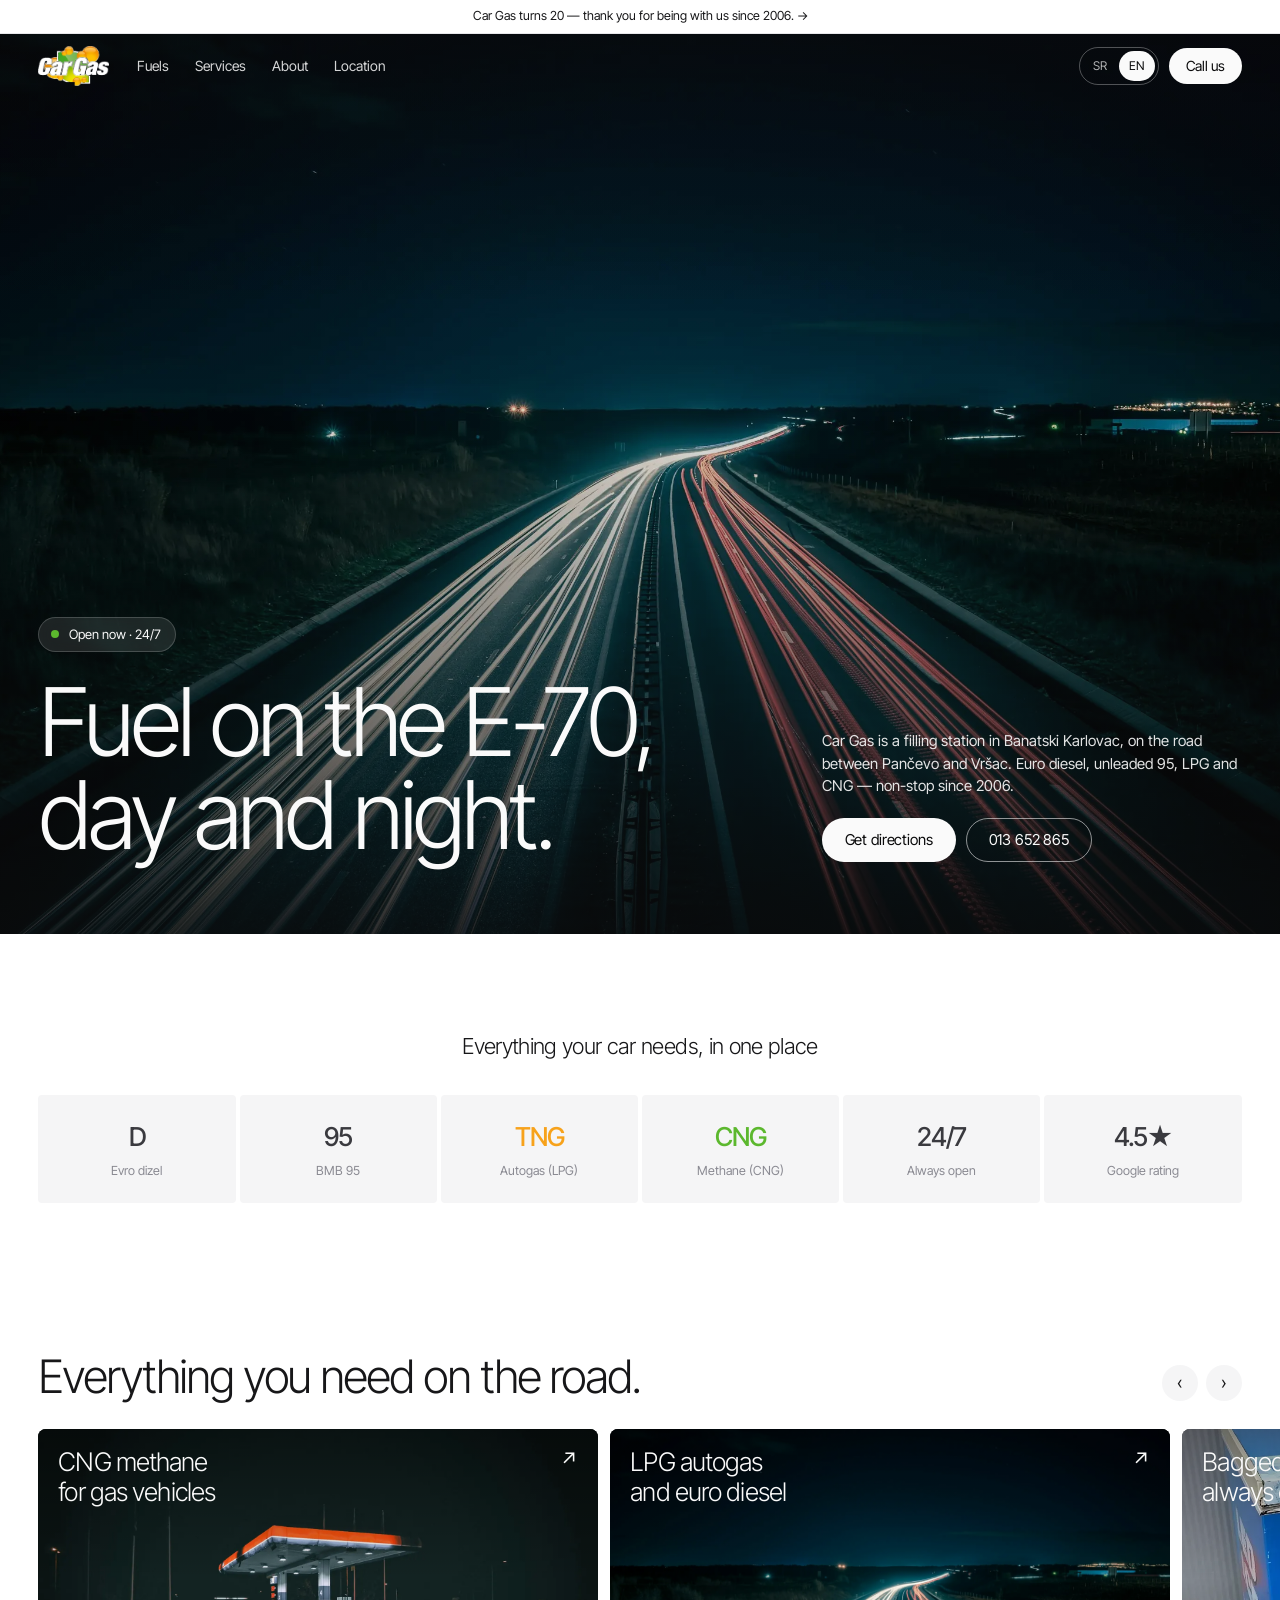
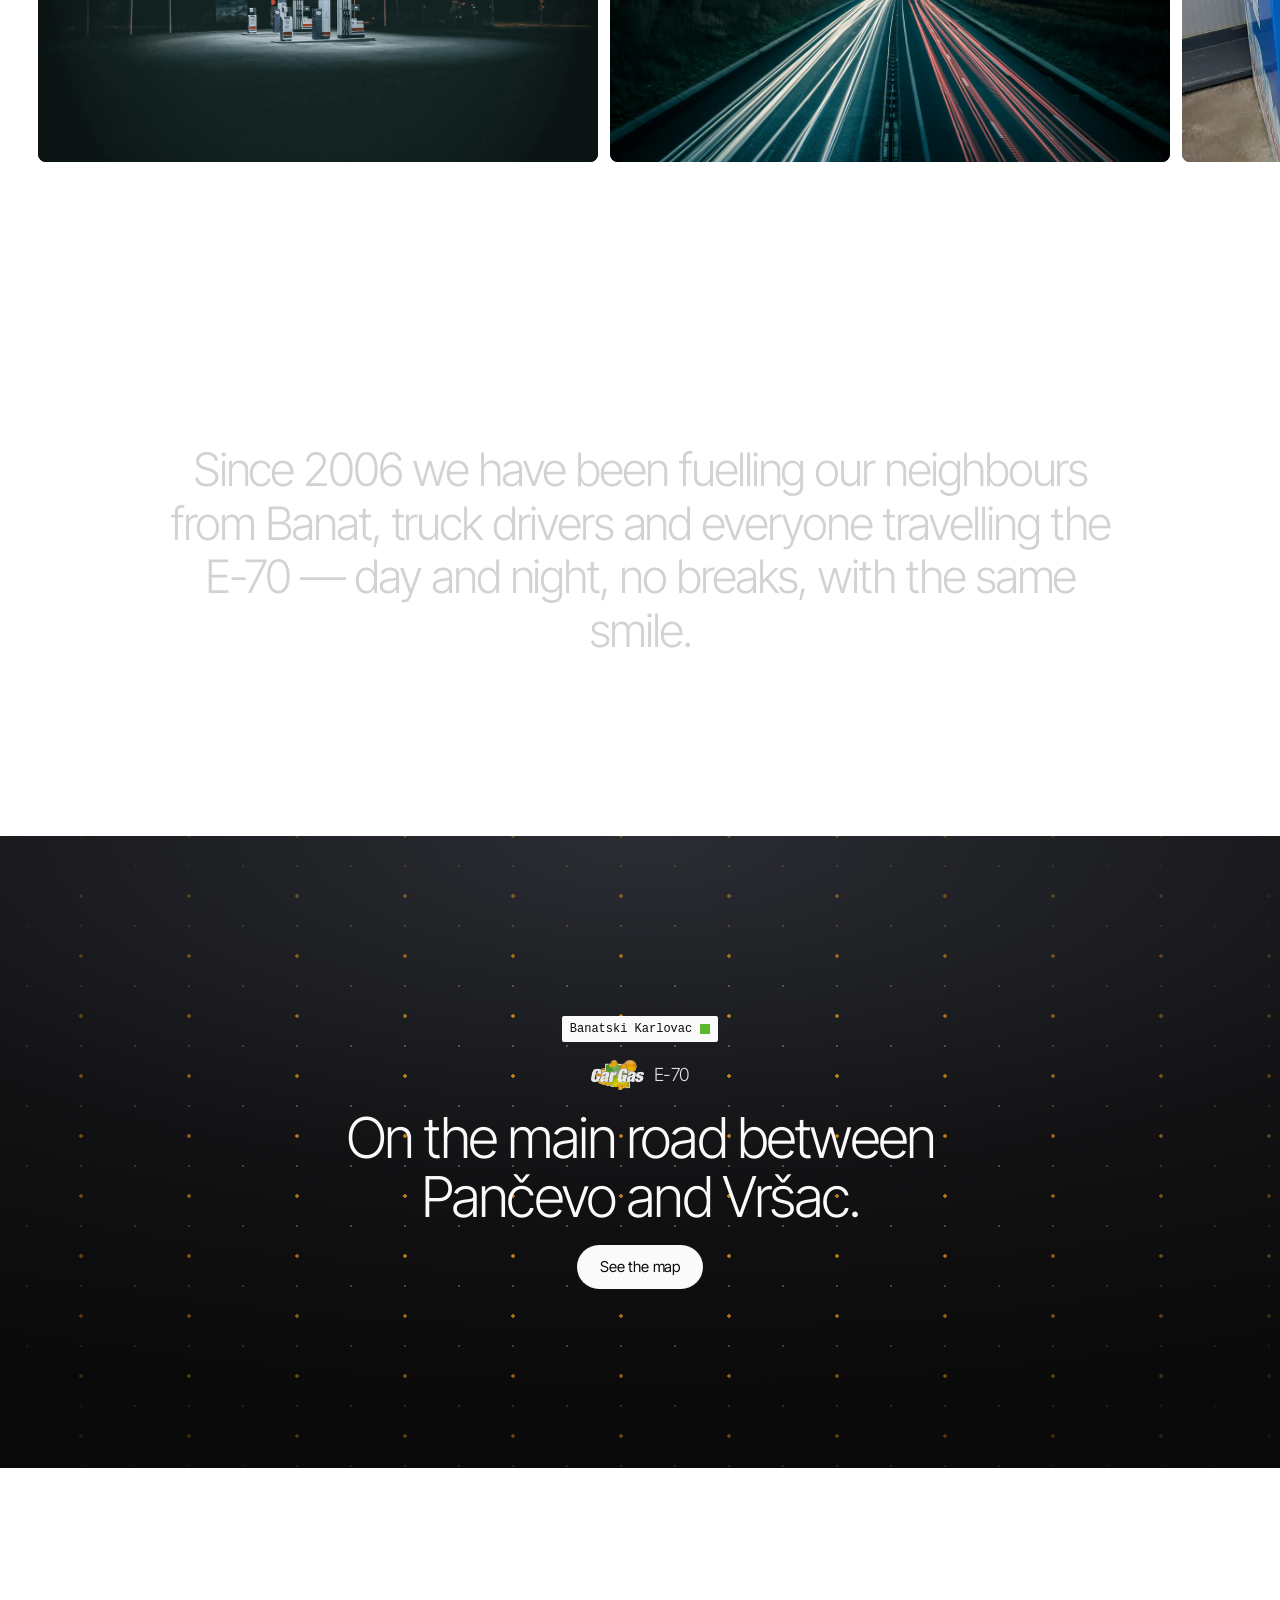
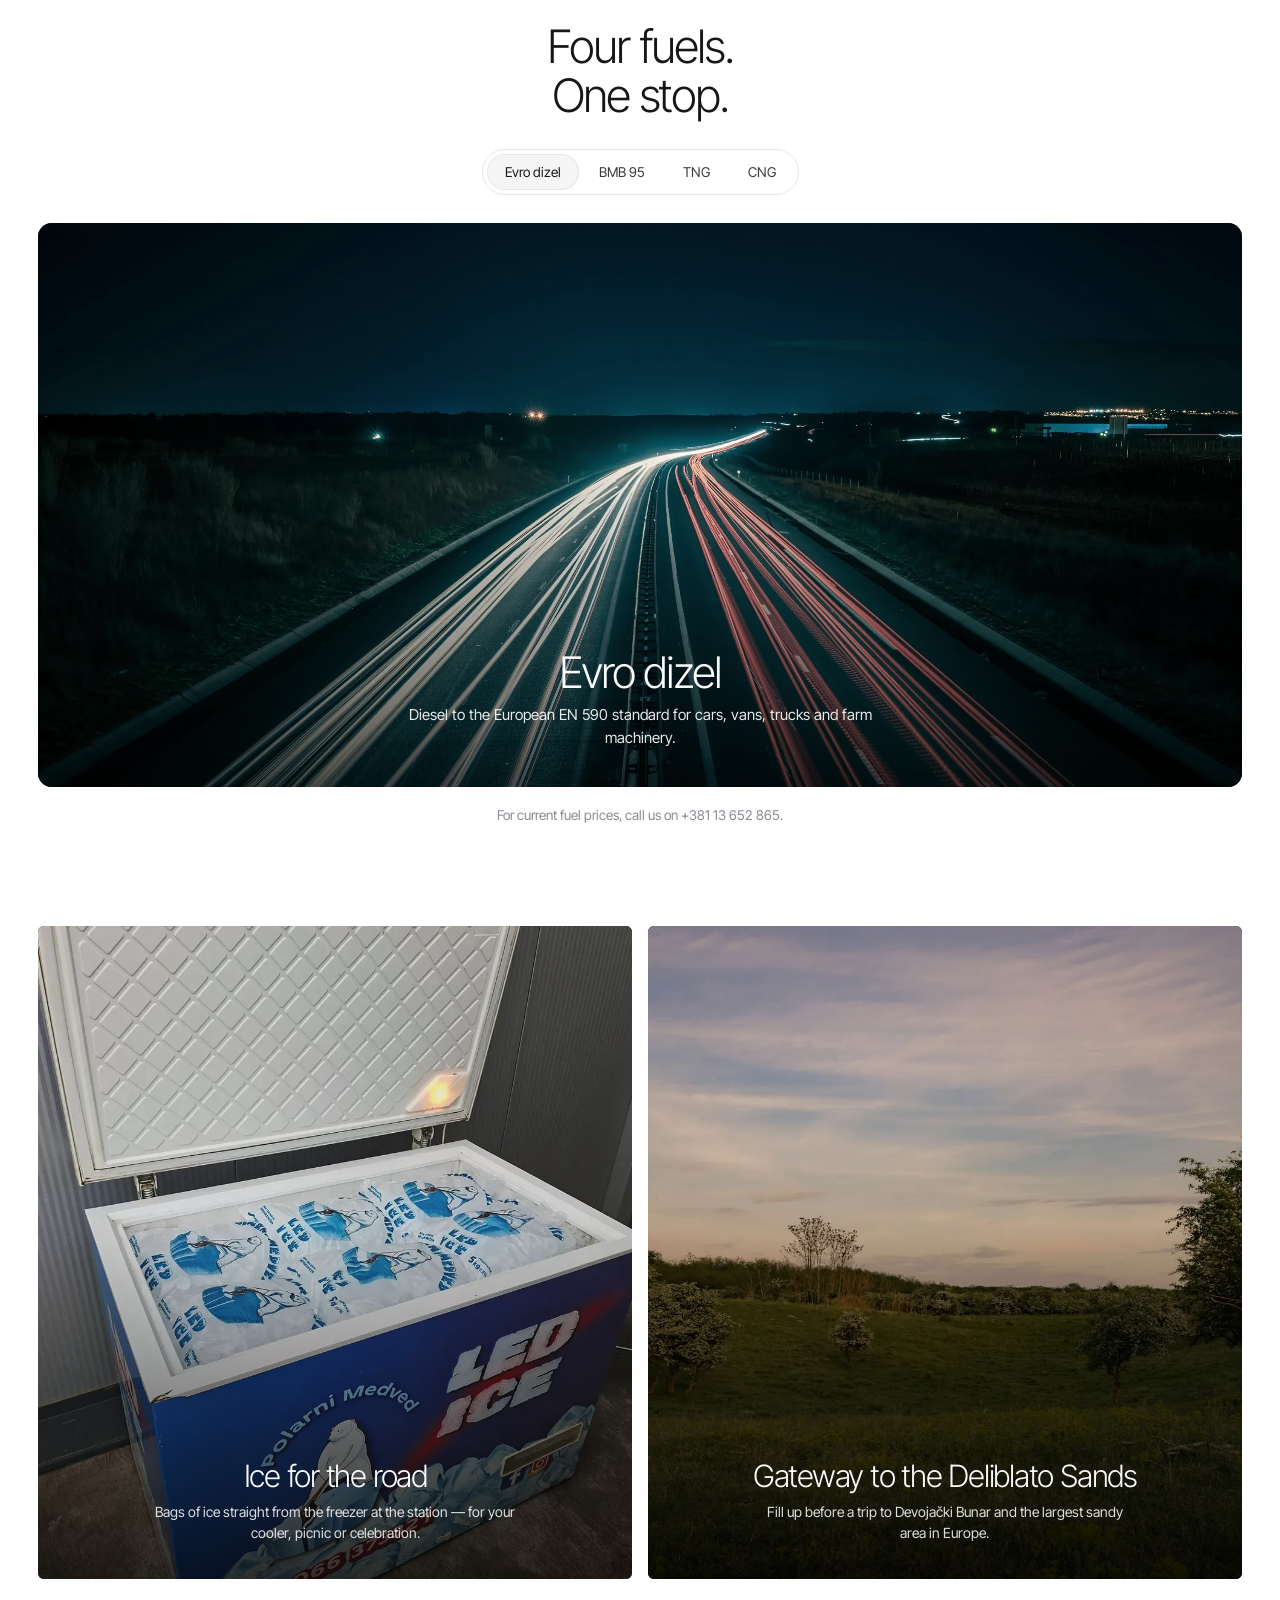
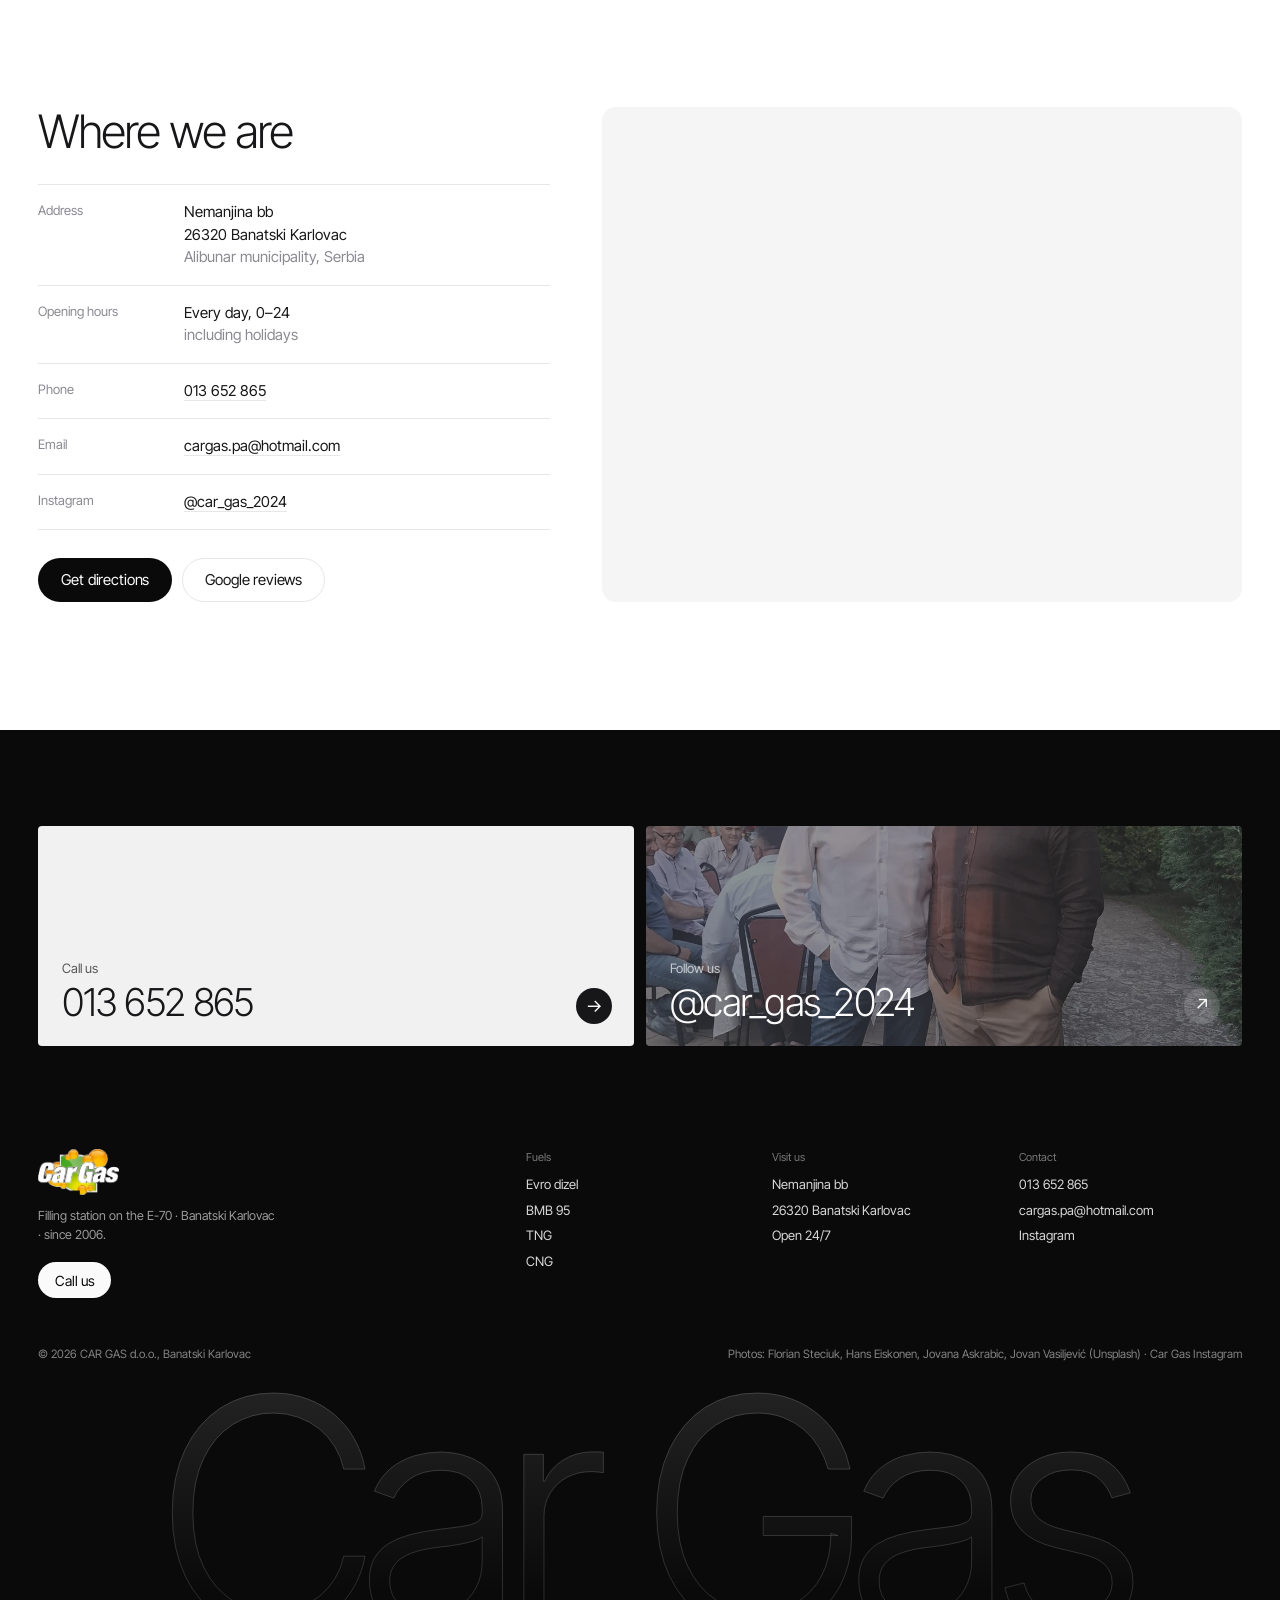
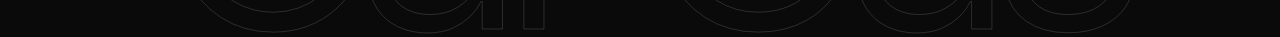
==== index.html @ 11b72b2c "Build Car Gas website for cargas.rs Single-page static site for the Car Gas 24/7 filling station on " ====
<!doctype html>
<html lang="sr-Latn">
<head>
  <meta charset="utf-8">
  <meta name="viewport" content="width=device-width, initial-scale=1">
  <title>Car Gas — benzinska pumpa 0–24 na E-70 · Banatski Karlovac</title>
  <meta name="description" content="Car Gas d.o.o. — benzinska pumpa na putu E-70 u Banatskom Karlovcu (opština Alibunar). Evro dizel, BMB 95, TNG i CNG. Otvoreno 24/7, od 2006.">
  <meta name="theme-color" content="#0a0a0b">
  <link rel="canonical" href="https://cargas.rs/">
  <link rel="icon" href="assets/img/favicon.png" type="image/png">
  <link rel="apple-touch-icon" href="assets/img/favicon.png">

  <meta property="og:type" content="website">
  <meta property="og:site_name" content="Car Gas">
  <meta property="og:title" content="Car Gas — gorivo na E-70, 0–24">
  <meta property="og:description" content="Evro dizel, BMB 95, TNG i CNG u Banatskom Karlovcu. Otvoreno 24/7, od 2006.">
  <meta property="og:image" content="https://cargas.rs/assets/img/hero.jpg">
  <meta property="og:url" content="https://cargas.rs/">
  <meta property="og:locale" content="sr_RS">

  <link rel="preconnect" href="https://fonts.googleapis.com">
  <link rel="preconnect" href="https://fonts.gstatic.com" crossorigin>
  <link href="https://fonts.googleapis.com/css2?family=Inter+Tight:wght@300;400;500;600&display=swap" rel="stylesheet">
  <link rel="preload" as="image" href="assets/img/hero.webp">
  <link rel="stylesheet" href="assets/css/style.css">

  <script type="application/ld+json">
  {
    "@context": "https://schema.org",
    "@type": "GasStation",
    "name": "Car Gas",
    "legalName": "CAR GAS d.o.o.",
    "url": "https://cargas.rs/",
    "logo": "https://cargas.rs/assets/img/logo.png",
    "image": "https://cargas.rs/assets/img/hero.jpg",
    "telephone": "+381 13 652865",
    "email": "cargas.pa@hotmail.com",
    "foundingDate": "2006-04-05",
    "address": {
      "@type": "PostalAddress",
      "streetAddress": "Nemanjina bb",
      "addressLocality": "Banatski Karlovac",
      "postalCode": "26320",
      "addressRegion": "Južnobanatski okrug",
      "addressCountry": "RS"
    },
    "geo": { "@type": "GeoCoordinates", "latitude": 45.05306, "longitude": 21.00816 },
    "openingHoursSpecification": {
      "@type": "OpeningHoursSpecification",
      "dayOfWeek": ["Monday","Tuesday","Wednesday","Thursday","Friday","Saturday","Sunday"],
      "opens": "00:00",
      "closes": "23:59"
    },
    "sameAs": ["https://www.instagram.com/car_gas_2024/"]
  }
  </script>
</head>
<body>
  <a class="skip" href="#main" data-i18n="skip">Preskoči na sadržaj</a>

  <!-- Announcement -->
  <div class="announce">
    <a href="#prica"><span data-i18n="announce">Car Gas slavi 20 godina — hvala vam što ste sa nama od 2006.</span> <span aria-hidden="true">→</span></a>
  </div>

  <!-- Navigation -->
  <header class="nav" id="nav">
    <div class="nav__inner">
      <a class="nav__brand" href="#top" aria-label="Car Gas — početna">
        <img class="logo logo--light" src="assets/img/logo-light.png" alt="Car Gas" width="353" height="201">
        <img class="logo logo--dark" src="assets/img/logo.png" alt="" width="353" height="201" aria-hidden="true">
      </a>
      <nav class="nav__links" aria-label="Glavna navigacija">
        <a href="#goriva" data-i18n="nav.fuels">Goriva</a>
        <a href="#usluge" data-i18n="nav.services">Usluge</a>
        <a href="#prica" data-i18n="nav.about">O nama</a>
        <a href="#lokacija" data-i18n="nav.location">Lokacija</a>
      </nav>
      <div class="nav__actions">
        <div class="lang" role="group" aria-label="Jezik / Language">
          <button type="button" data-lang="sr" aria-pressed="true">SR</button>
          <button type="button" data-lang="en" aria-pressed="false">EN</button>
        </div>
        <a class="pill pill--solid pill--sm" href="tel:+38113652865" data-i18n="cta.call">Pozovite</a>
      </div>
    </div>
  </header>

  <main id="main">

    <!-- Hero -->
    <section class="hero" id="top">
      <div class="hero__media" aria-hidden="true">
        <img src="assets/img/hero.webp" alt="" width="2400" height="1654" fetchpriority="high">
      </div>
      <div class="hero__shade" aria-hidden="true"></div>
      <div class="hero__content">
        <p class="status"><span class="status__dot"></span><span data-i18n="hero.status">Otvoreno sada · 24/7</span></p>
        <h1 class="hero__title" data-i18n-html="hero.title">Gorivo na E-70,<br>dan i noć.</h1>
        <div class="hero__side">
          <p data-i18n="hero.lead">Car Gas je benzinska pumpa u Banatskom Karlovcu, na putu između Pančeva i Vršca. Evro dizel, BMB 95, TNG i CNG — bez pauze, od 2006.</p>
          <div class="hero__ctas">
            <a class="pill pill--solid" href="https://www.google.com/maps/dir/?api=1&amp;destination=45.05306,21.00816" target="_blank" rel="noopener" data-i18n="cta.directions">Kako do nas</a>
            <a class="pill pill--ghost" href="tel:+38113652865">013 652 865</a>
          </div>
        </div>
      </div>
    </section>

    <!-- Fuel wall -->
    <section class="wall" aria-labelledby="wall-title">
      <h2 id="wall-title" class="wall__title" data-i18n="wall.title">Sve što vaš auto traži, na jednom mestu</h2>
      <ul class="wall__grid">
        <li><span class="wall__mark">D</span><span>Evro dizel</span></li>
        <li><span class="wall__mark">95</span><span>BMB 95</span></li>
        <li><span class="wall__mark wall__mark--orange">TNG</span><span data-i18n="wall.lpg">Autogas</span></li>
        <li><span class="wall__mark wall__mark--green">CNG</span><span data-i18n="wall.cng">Metan</span></li>
        <li><span class="wall__mark">24/7</span><span data-i18n="wall.open">Uvek otvoreno</span></li>
        <li><span class="wall__mark">4.5★</span><span data-i18n="wall.rating">Google ocena</span></li>
      </ul>
    </section>

    <!-- Cards rail -->
    <section class="rail" id="usluge" aria-labelledby="rail-title">
      <div class="rail__head">
        <h2 id="rail-title" class="h-lg" data-i18n="rail.title">Sve što vam treba na putu.</h2>
        <div class="rail__ctrl">
          <button type="button" class="round" data-rail="-1" aria-label="Prethodno">‹</button>
          <button type="button" class="round" data-rail="1" aria-label="Sledeće">›</button>
        </div>
      </div>
      <div class="rail__track" tabindex="0" aria-label="Usluge">
        <a class="card" href="#goriva" data-fuel-link="cng">
          <img src="assets/img/station-night.webp" alt="" loading="lazy" width="1600" height="1066">
          <span class="card__title" data-i18n-html="rail.c1">CNG metan<br>za vozila na gas</span><span class="card__arrow" aria-hidden="true">↗</span>
        </a>
        <a class="card" href="#goriva" data-fuel-link="tng">
          <img src="assets/img/hero.webp" alt="" loading="lazy" width="2400" height="1654" style="object-position:70% 50%">
          <span class="card__title" data-i18n-html="rail.c2">TNG autogas<br>i evro dizel</span><span class="card__arrow" aria-hidden="true">↗</span>
        </a>
        <a class="card" href="#led">
          <img src="assets/img/led-ice.webp" alt="" loading="lazy" width="1080" height="1080">
          <span class="card__title" data-i18n-html="rail.c3">Led u kesama,<br>uvek hladan</span><span class="card__arrow" aria-hidden="true">↗</span>
        </a>
        <a class="card" href="#okolina">
          <img src="assets/img/pescara-1.webp" alt="" loading="lazy" width="1600" height="1066">
          <span class="card__title" data-i18n-html="rail.c4">Usput do<br>Deliblatske peščare</span><span class="card__arrow" aria-hidden="true">↗</span>
        </a>
        <a class="card" href="#prica">
          <img src="assets/img/20-godina.webp" alt="" loading="lazy" width="1080" height="1080" style="object-position:50% 30%">
          <span class="card__title" data-i18n-html="rail.c5">20 godina<br>Car Gas-a</span><span class="card__arrow" aria-hidden="true">↗</span>
        </a>
      </div>
    </section>

    <!-- Scroll-reveal statement -->
    <section class="statement" id="prica">
      <p class="reveal-words" data-i18n="statement">Od 2006. godine točimo gorivo komšijama iz Banata, prevoznicima i svima koji putuju magistralom E-70 — dan i noć, bez pauze, sa istim osmehom.</p>
    </section>

    <!-- Dark band -->
    <section class="band" aria-labelledby="band-title">
      <div class="band__dots" aria-hidden="true"></div>
      <div class="band__inner">
        <p class="chip"><span data-i18n="band.chip">Banatski Karlovac</span> <span class="chip__sq" aria-hidden="true"></span></p>
        <p class="band__brand"><img src="assets/img/logo-light.png" alt="" width="353" height="201"> <span>E-70</span></p>
        <h2 id="band-title" class="band__title" data-i18n-html="band.title">Na magistrali između<br>Pančeva i Vršca.</h2>
        <a class="pill pill--solid" href="#lokacija" data-i18n="band.cta">Pogledajte mapu</a>
      </div>
    </section>

    <!-- Fuels tabs -->
    <section class="fuels" id="goriva" aria-labelledby="fuels-title">
      <h2 id="fuels-title" class="h-lg center" data-i18n-html="fuels.title">Četiri goriva.<br>Jedno stajalište.</h2>
      <div class="tabs" role="tablist" aria-label="Goriva">
        <button role="tab" id="t-dizel" aria-controls="p-dizel" aria-selected="true" data-tab="dizel">Evro dizel</button>
        <button role="tab" id="t-bmb" aria-controls="p-bmb" aria-selected="false" tabindex="-1" data-tab="bmb">BMB 95</button>
        <button role="tab" id="t-tng" aria-controls="p-tng" aria-selected="false" tabindex="-1" data-tab="tng">TNG</button>
        <button role="tab" id="t-cng" aria-controls="p-cng" aria-selected="false" tabindex="-1" data-tab="cng">CNG</button>
      </div>
      <div class="panels">
        <article class="panel is-active" role="tabpanel" id="p-dizel" aria-labelledby="t-dizel">
          <img src="assets/img/hero.webp" alt="" loading="lazy" style="object-position:30% 60%">
          <div class="panel__body">
            <h3>Evro dizel</h3>
            <p data-i18n="fuels.dizel">Dizel po evropskom standardu EN 590 za putnička vozila, kombije, kamione i poljoprivrednu mehanizaciju.</p>
          </div>
        </article>
        <article class="panel" role="tabpanel" id="p-bmb" aria-labelledby="t-bmb" hidden>
          <img src="assets/img/station-night.webp" alt="" loading="lazy" style="object-position:50% 60%">
          <div class="panel__body">
            <h3>BMB 95</h3>
            <p data-i18n="fuels.bmb">Bezolovni motorni benzin oktanske vrednosti 95 — standard za sve savremene benzinske motore.</p>
          </div>
        </article>
        <article class="panel" role="tabpanel" id="p-tng" aria-labelledby="t-tng" hidden>
          <img src="assets/img/pescara-3.webp" alt="" loading="lazy" style="object-position:50% 70%">
          <div class="panel__body">
            <h3 data-i18n="fuels.tngTitle">TNG · autogas</h3>
            <p data-i18n="fuels.tng">Tečni naftni gas za vozila sa ugrađenim plinskim uređajem. Isplativija vožnja, svaki dan.</p>
          </div>
        </article>
        <article class="panel" role="tabpanel" id="p-cng" aria-labelledby="t-cng" hidden>
          <img src="assets/img/pescara-2.webp" alt="" loading="lazy" style="object-position:50% 60%">
          <div class="panel__body">
            <h3 data-i18n="fuels.cngTitle">CNG · metan</h3>
            <p data-i18n="fuels.cng">Komprimovani prirodni gas za vozila na metan — dostupan svakog dana, 0–24.</p>
          </div>
        </article>
      </div>
      <p class="fuels__note" data-i18n="fuels.note">Za aktuelne cene goriva pozovite nas na 013 652 865.</p>
    </section>

    <!-- Feature cards -->
    <section class="features" id="led">
      <article class="feature">
        <img src="assets/img/led-ice-2.webp" alt="" loading="lazy" width="1080" height="1080">
        <div class="feature__body">
          <h3 data-i18n="feat.ice.title">Led za vaš put</h3>
          <p data-i18n="feat.ice.text">Kese leda iz zamrzivača na pumpi — za hladnjak, piknik ili slavlje.</p>
        </div>
      </article>
      <article class="feature" id="okolina">
        <img src="assets/img/pescara-4.webp" alt="" loading="lazy" width="1600" height="1066">
        <div class="feature__body">
          <h3 data-i18n="feat.nature.title">Kapija Deliblatske peščare</h3>
          <p data-i18n="feat.nature.text">Napunite rezervoar pre izleta do Devojačkog bunara i najveće peščare u Evropi.</p>
        </div>
      </article>
    </section>

    <!-- Location -->
    <section class="location" id="lokacija" aria-labelledby="loc-title">
      <div class="location__info">
        <h2 id="loc-title" class="h-lg" data-i18n="loc.title">Gde smo</h2>
        <dl class="facts">
          <div><dt data-i18n="loc.address">Adresa</dt><dd>Nemanjina bb<br>26320 Banatski Karlovac<br><span class="muted" data-i18n="loc.municipality">Opština Alibunar, Srbija</span></dd></div>
          <div><dt data-i18n="loc.hours">Radno vreme</dt><dd data-i18n-html="loc.hoursVal">Svaki dan, 0–24<br><span class="muted">uključujući praznike</span></dd></div>
          <div><dt data-i18n="loc.phone">Telefon</dt><dd><a href="tel:+38113652865">013 652 865</a></dd></div>
          <div><dt>Email</dt><dd><a href="mailto:cargas.pa@hotmail.com">cargas.pa@hotmail.com</a></dd></div>
          <div><dt>Instagram</dt><dd><a href="https://www.instagram.com/car_gas_2024/" target="_blank" rel="noopener">@car_gas_2024</a></dd></div>
        </dl>
        <div class="location__ctas">
          <a class="pill pill--dark" href="https://www.google.com/maps/dir/?api=1&amp;destination=45.05306,21.00816" target="_blank" rel="noopener" data-i18n="cta.directions">Kako do nas</a>
          <a class="pill pill--outline" href="https://www.google.com/maps/search/?api=1&amp;query=Car+Gas+Banatski+Karlovac" target="_blank" rel="noopener" data-i18n="cta.reviews">Recenzije na Google-u</a>
        </div>
      </div>
      <div class="location__map">
        <iframe title="Mapa — Car Gas, Banatski Karlovac" src="https://maps.google.com/maps?q=45.05306,21.00816&amp;z=15&amp;hl=sr-Latn&amp;output=embed" data-map loading="lazy" referrerpolicy="no-referrer-when-downgrade" allowfullscreen></iframe>
      </div>
    </section>

    <!-- Closing cards -->
    <section class="closing">
      <a class="closing__card closing__card--light" href="tel:+38113652865">
        <span class="closing__label" data-i18n="close.call">Pozovite nas</span>
        <span class="closing__big">013 652 865</span>
        <span class="round round--dark" aria-hidden="true">→</span>
      </a>
      <a class="closing__card closing__card--img" href="https://www.instagram.com/car_gas_2024/" target="_blank" rel="noopener">
        <img src="assets/img/20-godina.webp" alt="" loading="lazy" width="1080" height="1080">
        <span class="closing__label" data-i18n="close.ig">Pratite nas</span>
        <span class="closing__big">@car_gas_2024</span>
        <span class="round" aria-hidden="true">↗</span>
      </a>
    </section>
  </main>

  <footer class="footer">
    <div class="footer__top">
      <div class="footer__brand">
        <img src="assets/img/logo-light.png" alt="Car Gas" width="353" height="201">
        <p data-i18n="foot.tag">Benzinska pumpa na E-70 · Banatski Karlovac · od 2006.</p>
        <a class="pill pill--solid pill--sm" href="tel:+38113652865" data-i18n="cta.call">Pozovite</a>
      </div>
      <div class="footer__cols">
        <div>
          <h4 data-i18n="nav.fuels">Goriva</h4>
          <ul><li>Evro dizel</li><li>BMB 95</li><li>TNG</li><li>CNG</li></ul>
        </div>
        <div>
          <h4 data-i18n="foot.visit">Posetite nas</h4>
          <ul><li>Nemanjina bb</li><li>26320 Banatski Karlovac</li><li data-i18n="foot.open">Otvoreno 24/7</li></ul>
        </div>
        <div>
          <h4 data-i18n="foot.contact">Kontakt</h4>
          <ul>
            <li><a href="tel:+38113652865">013 652 865</a></li>
            <li><a href="mailto:cargas.pa@hotmail.com">cargas.pa@hotmail.com</a></li>
            <li><a href="https://www.instagram.com/car_gas_2024/" target="_blank" rel="noopener">Instagram</a></li>
          </ul>
        </div>
      </div>
    </div>
    <div class="footer__legal">
      <p>© <span id="year">2026</span> CAR GAS d.o.o., Banatski Karlovac</p>
      <p class="credits"><span data-i18n="foot.photos">Fotografije:</span> Florian Steciuk, Hans Eiskonen, Jovana Askrabic, Jovan Vasiljević (Unsplash) · Car Gas Instagram</p>
    </div>
    <div class="footer__word" aria-hidden="true">Car Gas</div>
  </footer>

  <script src="assets/js/main.js" defer></script>
</body>
</html>
---- assets/css/style.css ----
/* Car Gas — cargas.rs
   Minimal, editorial layout: light-weight display type, pill buttons,
   full-bleed photography. Brand accents come from the Car Gas logo. */

:root {
  --black: #0a0a0b;
  --ink: #171719;
  --ink-2: #3a3a3f;
  --muted: #8a8a92;
  --line: #e7e7ea;
  --paper: #ffffff;
  --paper-2: #f5f5f6;
  --white: #fafafa;
  --green: #5cb82e;
  --orange: #f7a21b;

  --font: "Inter Tight", "Inter", system-ui, -apple-system, "Segoe UI", Roboto, sans-serif;
  --gutter: clamp(16px, 3vw, 40px);
  --radius: 14px;
  --ease: cubic-bezier(.2, .7, .2, 1);
}

*, *::before, *::after { box-sizing: border-box; }
html { scroll-behavior: smooth; -webkit-text-size-adjust: 100%; }
body {
  margin: 0;
  font-family: var(--font);
  font-size: 16px;
  line-height: 1.5;
  color: var(--ink);
  background: var(--paper);
  -webkit-font-smoothing: antialiased;
  overflow-x: hidden;
}
img { display: block; max-width: 100%; }
a { color: inherit; text-decoration: none; }
button { font: inherit; color: inherit; cursor: pointer; }
h1, h2, h3, h4, p { margin: 0; }

.skip {
  position: absolute; left: 8px; top: -60px; z-index: 100;
  background: var(--white); color: var(--black); padding: 10px 16px; border-radius: 999px;
}
.skip:focus { top: 8px; }
:focus-visible { outline: 2px solid var(--orange); outline-offset: 3px; }

.muted { color: var(--muted); }
.center { text-align: center; }

/* Display type ------------------------------------------------------- */
.h-lg {
  font-weight: 300;
  font-size: clamp(30px, 3.6vw, 52px);
  line-height: 1.08;
  letter-spacing: -0.045em;
}

/* Pills ---------------------------------------------------------------- */
.pill {
  display: inline-flex; align-items: center; justify-content: center;
  min-height: 44px; padding: 0 22px;
  border-radius: 999px;
  font-size: 15px; font-weight: 400; letter-spacing: -0.01em;
  border: 1px solid transparent;
  transition: background .25s var(--ease), color .25s var(--ease), border-color .25s var(--ease), transform .25s var(--ease);
  white-space: nowrap;
}
.pill:active { transform: scale(.97); }
.pill--sm { min-height: 36px; padding: 0 16px; font-size: 14px; }
.pill--solid { background: var(--white); color: var(--black); }
.pill--solid:hover { background: #fff; box-shadow: 0 0 0 4px rgba(255,255,255,.18); }
.pill--ghost { border-color: rgba(255,255,255,.55); color: var(--white); }
.pill--ghost:hover { background: rgba(255,255,255,.12); border-color: #fff; }
.pill--dark { background: var(--black); color: var(--white); }
.pill--dark:hover { background: #26262a; }
.pill--outline { border-color: var(--line); color: var(--ink); }
.pill--outline:hover { border-color: var(--ink); }

.round {
  display: inline-grid; place-items: center;
  width: 36px; height: 36px; border-radius: 50%;
  background: rgba(255,255,255,.14); color: var(--white);
  border: 0; font-size: 18px; line-height: 1;
  transition: background .25s var(--ease), transform .25s var(--ease);
}
.round--dark { background: var(--ink); color: var(--white); }

/* Announcement --------------------------------------------------------- */
.announce {
  background: var(--paper); color: var(--ink);
  font-size: 12.5px; text-align: center;
  padding: 7px var(--gutter);
  border-bottom: 1px solid var(--line);
}
.announce a:hover span:first-child { text-decoration: underline; text-underline-offset: 3px; }

/* Navigation ----------------------------------------------------------- */
.nav {
  position: sticky; top: 0; z-index: 50;
  color: var(--white);
  transition: background .35s var(--ease), color .35s var(--ease), box-shadow .35s var(--ease);
  margin-bottom: -64px;
}
.nav__inner {
  display: flex; align-items: center; gap: 28px;
  height: 64px; padding: 0 var(--gutter);
}
.nav__brand { display: block; height: 40px; flex: none; }
.nav__brand .logo { height: 40px; width: auto; }
.logo--dark { display: none; }
.nav__links { display: flex; gap: 26px; font-size: 14px; }
.nav__links a { opacity: .85; transition: opacity .2s; }
.nav__links a:hover { opacity: 1; }
.nav__actions { margin-left: auto; display: flex; align-items: center; gap: 10px; }

.lang {
  display: inline-flex; padding: 3px; gap: 2px;
  border-radius: 999px; border: 1px solid rgba(255,255,255,.3);
}
.lang button {
  border: 0; background: transparent; font-size: 12px; letter-spacing: .02em;
  padding: 6px 10px; border-radius: 999px; opacity: .7;
}
.lang button[aria-pressed="true"] { background: var(--white); color: var(--black); opacity: 1; }

.nav.is-solid {
  background: rgba(255,255,255,.86);
  -webkit-backdrop-filter: saturate(1.6) blur(14px);
  backdrop-filter: saturate(1.6) blur(14px);
  color: var(--ink);
  box-shadow: 0 1px 0 var(--line);
}
.nav.is-solid .logo--light { display: none; }
.nav.is-solid .logo--dark { display: block; }
.nav.is-solid .lang { border-color: var(--line); }
.nav.is-solid .lang button[aria-pressed="true"] { background: var(--ink); color: var(--white); }
.nav.is-solid .pill--solid { background: var(--ink); color: var(--white); }

/* Hero ----------------------------------------------------------------- */
.hero {
  position: relative; isolation: isolate;
  min-height: max(620px, 100svh);
  display: flex; align-items: flex-end;
  background: var(--black); color: var(--white);
  overflow: hidden;
}
.hero__media { position: absolute; inset: 0; z-index: -2; }
.hero__media img {
  width: 100%; height: 100%; object-fit: cover; object-position: 50% 55%;
  transform: scale(1.08);
  animation: drift 24s var(--ease) infinite alternate;
}
@keyframes drift { from { transform: scale(1.08) translateX(0); } to { transform: scale(1.16) translateX(-2%); } }
.hero__shade {
  position: absolute; inset: 0; z-index: -1;
  background:
    linear-gradient(180deg, rgba(10,10,11,.55) 0%, rgba(10,10,11,0) 30%),
    linear-gradient(0deg, rgba(10,10,11,.85) 0%, rgba(10,10,11,.15) 55%, rgba(10,10,11,.1) 100%);
}
.hero__content {
  width: 100%;
  padding: 0 var(--gutter) clamp(36px, 6vw, 72px);
  display: grid; grid-template-columns: 1.4fr 1fr; align-items: end; gap: 24px 48px;
}
.status {
  grid-column: 1 / -1;
  display: inline-flex; align-items: center; gap: 10px; justify-self: start;
  font-size: 13px; padding: 7px 14px 7px 12px; border-radius: 999px;
  background: rgba(255,255,255,.1); border: 1px solid rgba(255,255,255,.18);
  -webkit-backdrop-filter: blur(10px); backdrop-filter: blur(10px);
}
.status__dot {
  width: 8px; height: 8px; border-radius: 50%; background: var(--green);
  box-shadow: 0 0 0 0 rgba(92,184,46,.7); animation: ping 2.2s infinite;
}
@keyframes ping { 0% { box-shadow: 0 0 0 0 rgba(92,184,46,.6); } 80%, 100% { box-shadow: 0 0 0 10px rgba(92,184,46,0); } }
.hero__title {
  font-weight: 300;
  font-size: clamp(46px, 7.4vw, 112px);
  line-height: .98;
  letter-spacing: -0.055em;
}
.hero__side { max-width: 420px; justify-self: end; }
.hero__side p { font-size: 15px; line-height: 1.5; opacity: .9; }
.hero__ctas { display: flex; flex-wrap: wrap; gap: 10px; margin-top: 20px; }

/* Fuel wall ------------------------------------------------------------ */
.wall { padding: clamp(56px, 8vw, 96px) var(--gutter) clamp(40px, 6vw, 72px); }
.wall__title { text-align: center; font-weight: 300; font-size: clamp(18px, 1.8vw, 22px); letter-spacing: -0.03em; color: var(--ink); margin-bottom: 32px; }
.wall__grid {
  list-style: none; margin: 0 auto; padding: 0; max-width: 1240px;
  display: grid; grid-template-columns: repeat(6, 1fr); gap: 4px;
}
.wall__grid li {
  display: flex; flex-direction: column; align-items: center; justify-content: center; gap: 6px;
  min-height: 108px; background: var(--paper-2); border-radius: 4px;
  font-size: 12.5px; color: var(--muted); text-align: center; padding: 12px;
  transition: background .3s var(--ease);
}
.wall__grid li:hover { background: #ececee; }
.wall__mark { font-size: 26px; font-weight: 500; letter-spacing: -0.04em; color: var(--ink-2); }
.wall__mark--orange { color: var(--orange); }
.wall__mark--green { color: var(--green); }

/* Rail ----------------------------------------------------------------- */
.rail { padding: clamp(40px, 6vw, 80px) 0 clamp(56px, 8vw, 110px); }
.rail__head { display: flex; align-items: end; justify-content: space-between; gap: 16px; padding: 0 var(--gutter); margin-bottom: 28px; }
.rail__ctrl { display: flex; gap: 8px; }
.rail__ctrl .round { background: var(--paper-2); color: var(--ink); }
.rail__ctrl .round:hover { background: var(--line); }
.rail__track {
  display: grid; grid-auto-flow: column; grid-auto-columns: min(78vw, 560px); gap: 12px;
  overflow-x: auto; scroll-snap-type: x mandatory; scroll-padding: var(--gutter);
  padding: 0 var(--gutter); scrollbar-width: none;
}
.rail__track::-webkit-scrollbar { display: none; }
.card {
  position: relative; display: block; scroll-snap-align: start;
  aspect-ratio: 16 / 9.5; border-radius: 8px; overflow: hidden; color: var(--white);
  background: var(--ink);
}
.card img { position: absolute; inset: 0; width: 100%; height: 100%; object-fit: cover; transition: transform 1.2s var(--ease); }
.card::after { content: ""; position: absolute; inset: 0; background: linear-gradient(180deg, rgba(0,0,0,.45), rgba(0,0,0,0) 45%); }
.card:hover img { transform: scale(1.05); }
.card__title { position: absolute; z-index: 1; left: 20px; top: 18px; font-weight: 300; font-size: clamp(20px, 2vw, 26px); line-height: 1.15; letter-spacing: -0.035em; }
.card__arrow { position: absolute; z-index: 1; right: 20px; top: 16px; font-size: 20px; transition: transform .35s var(--ease); }
.card:hover .card__arrow { transform: translate(3px, -3px); }

/* Statement ------------------------------------------------------------ */
.statement { padding: clamp(80px, 14vw, 200px) var(--gutter); display: grid; place-items: center; }
.reveal-words {
  max-width: 980px; text-align: center;
  font-weight: 300; font-size: clamp(28px, 3.6vw, 52px); line-height: 1.16; letter-spacing: -0.045em;
}
.reveal-words .w { color: #d2d2d6; transition: color .5s var(--ease); }
.reveal-words .w.on { color: var(--ink); }

/* Dark band ------------------------------------------------------------ */
.band {
  position: relative; overflow: hidden;
  background: radial-gradient(120% 90% at 50% 0%, #2b2d33 0%, #121214 60%, #0a0a0b 100%);
  color: var(--white);
  padding: clamp(96px, 14vw, 180px) var(--gutter);
}
.band__dots {
  position: absolute; inset: 0; opacity: .9;
  background-image:
    radial-gradient(circle, rgba(247,162,27,.85) 1.5px, transparent 2px),
    radial-gradient(circle, rgba(255,255,255,.28) 1px, transparent 1.5px);
  background-size: 108px 60px, 54px 60px;
  background-position: 27px 30px, 0 0;
  -webkit-mask-image: radial-gradient(70% 70% at 50% 50%, #000 30%, transparent 100%);
  mask-image: radial-gradient(70% 70% at 50% 50%, #000 30%, transparent 100%);
  animation: dots 30s linear infinite;
}
@keyframes dots { to { background-position: 135px 30px, 54px 0; } }
.band__inner { position: relative; display: grid; justify-items: center; text-align: center; gap: 18px; }
.chip {
  display: inline-flex; align-items: center; gap: 8px;
  font-family: ui-monospace, SFMono-Regular, Menlo, monospace; font-size: 12px;
  background: var(--white); color: var(--black); padding: 4px 8px; border-radius: 2px;
}
.chip__sq { width: 10px; height: 10px; background: var(--green); }
.band__brand { display: flex; align-items: center; gap: 10px; font-size: 18px; font-weight: 300; letter-spacing: -0.02em; opacity: .9; }
.band__brand img { height: 30px; width: auto; }
.band__title { font-weight: 300; font-size: clamp(32px, 4.4vw, 60px); line-height: 1.06; letter-spacing: -0.05em; }

/* Fuels tabs ----------------------------------------------------------- */
.fuels { padding: clamp(80px, 12vw, 160px) var(--gutter) clamp(56px, 8vw, 100px); }
.tabs {
  display: flex; width: max-content; max-width: 100%; margin: 28px auto 28px; padding: 4px; gap: 2px;
  border: 1px solid var(--line); border-radius: 999px; overflow-x: auto; scrollbar-width: none;
}
.tabs button {
  border: 0; background: transparent; padding: 8px 18px; border-radius: 999px;
  font-size: 13.5px; color: var(--ink-2); white-space: nowrap; transition: background .25s var(--ease);
}
.tabs button:hover { background: var(--paper-2); }
.tabs button[aria-selected="true"] { background: var(--paper-2); color: var(--ink); box-shadow: inset 0 0 0 1px var(--line); }
.panels { max-width: 1240px; margin: 0 auto; }
.panel {
  position: relative; overflow: hidden; border-radius: var(--radius);
  aspect-ratio: 16 / 7.5; min-height: 380px; color: var(--white); background: var(--ink);
}
.panel img { position: absolute; inset: 0; width: 100%; height: 100%; object-fit: cover; filter: saturate(.9); animation: panelIn 1s var(--ease); }
.panel::after { content: ""; position: absolute; inset: 0; background: linear-gradient(0deg, rgba(0,0,0,.65), rgba(0,0,0,0) 60%); }
@keyframes panelIn { from { opacity: 0; transform: scale(1.04); } to { opacity: 1; transform: none; } }
.panel__body { position: absolute; z-index: 1; left: 0; right: 0; bottom: 0; padding: clamp(20px, 3vw, 40px); display: grid; justify-items: center; text-align: center; gap: 8px; }
.panel__body h3 { font-weight: 300; font-size: clamp(30px, 3.4vw, 46px); letter-spacing: -0.045em; line-height: 1.05; }
.panel__body p { max-width: 520px; font-size: 15px; opacity: .92; }
.fuels__note { text-align: center; margin-top: 18px; font-size: 13.5px; color: var(--muted); }

/* Feature cards -------------------------------------------------------- */
.features {
  display: grid; grid-template-columns: 1fr 1fr; gap: 16px;
  padding: 0 var(--gutter) clamp(80px, 10vw, 140px); max-width: 1320px; margin: 0 auto;
}
.feature {
  position: relative; overflow: hidden; border-radius: 6px;
  aspect-ratio: 4 / 4.4; color: var(--white); background: var(--ink);
  display: flex; align-items: flex-end;
}
.feature img { position: absolute; inset: 0; width: 100%; height: 100%; object-fit: cover; transition: transform 1.4s var(--ease); }
.feature:hover img { transform: scale(1.04); }
.feature::after { content: ""; position: absolute; inset: 0; background: linear-gradient(0deg, rgba(0,0,0,.72), rgba(0,0,0,0) 55%); }
.feature__body { position: relative; z-index: 1; padding: clamp(20px, 3vw, 36px); text-align: center; width: 100%; }
.feature__body h3 { font-weight: 300; font-size: clamp(24px, 2.4vw, 32px); letter-spacing: -0.04em; line-height: 1.1; }
.feature__body p { margin: 8px auto 0; max-width: 360px; font-size: 14px; opacity: .88; }

/* Location ------------------------------------------------------------- */
.location {
  display: grid; grid-template-columns: 1fr 1.25fr; gap: clamp(24px, 4vw, 64px);
  padding: 0 var(--gutter) clamp(80px, 10vw, 140px); max-width: 1320px; margin: 0 auto; align-items: stretch;
}
.facts { margin: 28px 0 0; display: grid; gap: 0; }
.facts div { display: grid; grid-template-columns: 130px 1fr; gap: 16px; padding: 16px 0; border-top: 1px solid var(--line); }
.facts div:last-child { border-bottom: 1px solid var(--line); }
.facts dt { font-size: 13px; color: var(--muted); }
.facts dd { margin: 0; font-size: 15px; }
.facts a { border-bottom: 1px solid var(--line); transition: border-color .2s; }
.facts a:hover { border-color: var(--ink); }
.location__ctas { display: flex; flex-wrap: wrap; gap: 10px; margin-top: 28px; }
.location__map { border-radius: var(--radius); overflow: hidden; background: var(--paper-2); min-height: 420px; }
.location__map iframe { display: block; width: 100%; height: 100%; min-height: 420px; border: 0; filter: grayscale(.35) contrast(1.05); }

/* Closing cards -------------------------------------------------------- */
.closing { background: var(--black); padding: clamp(56px, 8vw, 96px) var(--gutter) 0; display: grid; grid-template-columns: 1fr 1fr; gap: 12px; }
.closing__card {
  position: relative; overflow: hidden; isolation: isolate;
  min-height: 220px; border-radius: 4px; padding: 24px;
  display: flex; flex-direction: column; justify-content: flex-end; gap: 4px;
}
.closing__card--light { background: #f1f1f2; color: var(--ink); }
.closing__card--img { color: var(--white); background: #2a2a2e; }
.closing__card--img img { position: absolute; inset: 0; width: 100%; height: 100%; object-fit: cover; z-index: -1; opacity: .55; filter: grayscale(.4); transition: opacity .5s var(--ease), transform 1.2s var(--ease); }
.closing__card--img:hover img { opacity: .7; transform: scale(1.04); }
.closing__label { font-size: 13px; opacity: .7; }
.closing__big { font-weight: 300; font-size: clamp(26px, 3vw, 40px); letter-spacing: -0.045em; line-height: 1.05; }
.closing__card .round { position: absolute; right: 22px; bottom: 22px; transition: transform .3s var(--ease); }
.closing__card:hover .round { transform: translateX(4px); }

/* Footer --------------------------------------------------------------- */
.footer { position: relative; overflow: hidden; background: var(--black); color: var(--white); padding: clamp(64px, 8vw, 110px) var(--gutter) 0; }
.footer__top { display: grid; grid-template-columns: 1fr 1.6fr; gap: 40px; max-width: 1240px; margin: 0 auto; }
.footer__brand img { height: 46px; width: auto; }
.footer__brand p { font-size: 12.5px; opacity: .6; margin: 12px 0 18px; max-width: 240px; }
.footer__cols { display: grid; grid-template-columns: repeat(3, 1fr); gap: 24px; }
.footer h4 { font-size: 11px; font-weight: 400; opacity: .45; margin-bottom: 10px; }
.footer ul { list-style: none; margin: 0; padding: 0; display: grid; gap: 6px; font-size: 13px; opacity: .85; }
.footer a:hover { opacity: 1; text-decoration: underline; text-underline-offset: 3px; }
.footer__legal { max-width: 1240px; margin: 48px auto 0; display: flex; flex-wrap: wrap; justify-content: space-between; gap: 8px; font-size: 11.5px; opacity: .5; }
.footer__word {
  font-weight: 300; letter-spacing: -0.07em; line-height: .78; white-space: nowrap;
  font-size: clamp(110px, 25vw, 380px); text-align: center;
  color: transparent; -webkit-text-stroke: 1px rgba(255,255,255,.14);
  background: linear-gradient(180deg, rgba(255,255,255,.1), rgba(255,255,255,0) 85%); -webkit-background-clip: text; background-clip: text;
  margin-top: 24px; user-select: none;
}

/* Reveal on scroll ----------------------------------------------------- */
.js .fade { opacity: 0; transform: translateY(24px); transition: opacity .9s var(--ease), transform .9s var(--ease); }
.js .fade.in { opacity: 1; transform: none; }

/* Responsive ----------------------------------------------------------- */
@media (max-width: 960px) {
  .nav__links { display: none; }
  .hero__content { grid-template-columns: 1fr; }
  .hero__side { justify-self: start; }
  .wall__grid { grid-template-columns: repeat(3, 1fr); }
  .features, .location, .closing { grid-template-columns: 1fr; }
  .feature { aspect-ratio: 4 / 3.6; }
  .footer__top { grid-template-columns: 1fr; }
}
@media (max-width: 560px) {
  .nav__inner { gap: 12px; }
  .nav__actions .pill { display: none; }
  .wall__grid { grid-template-columns: repeat(2, 1fr); }
  .panel { aspect-ratio: auto; min-height: 440px; }
  .facts div { grid-template-columns: 1fr; gap: 2px; }
  .footer__cols { grid-template-columns: 1fr 1fr; }
  .rail__ctrl { display: none; }
}

@media (prefers-reduced-motion: reduce) {
  *, *::before, *::after { animation: none !important; transition: none !important; scroll-behavior: auto !important; }
  .js .fade { opacity: 1; transform: none; }
  .reveal-words .w { color: var(--ink); }
}
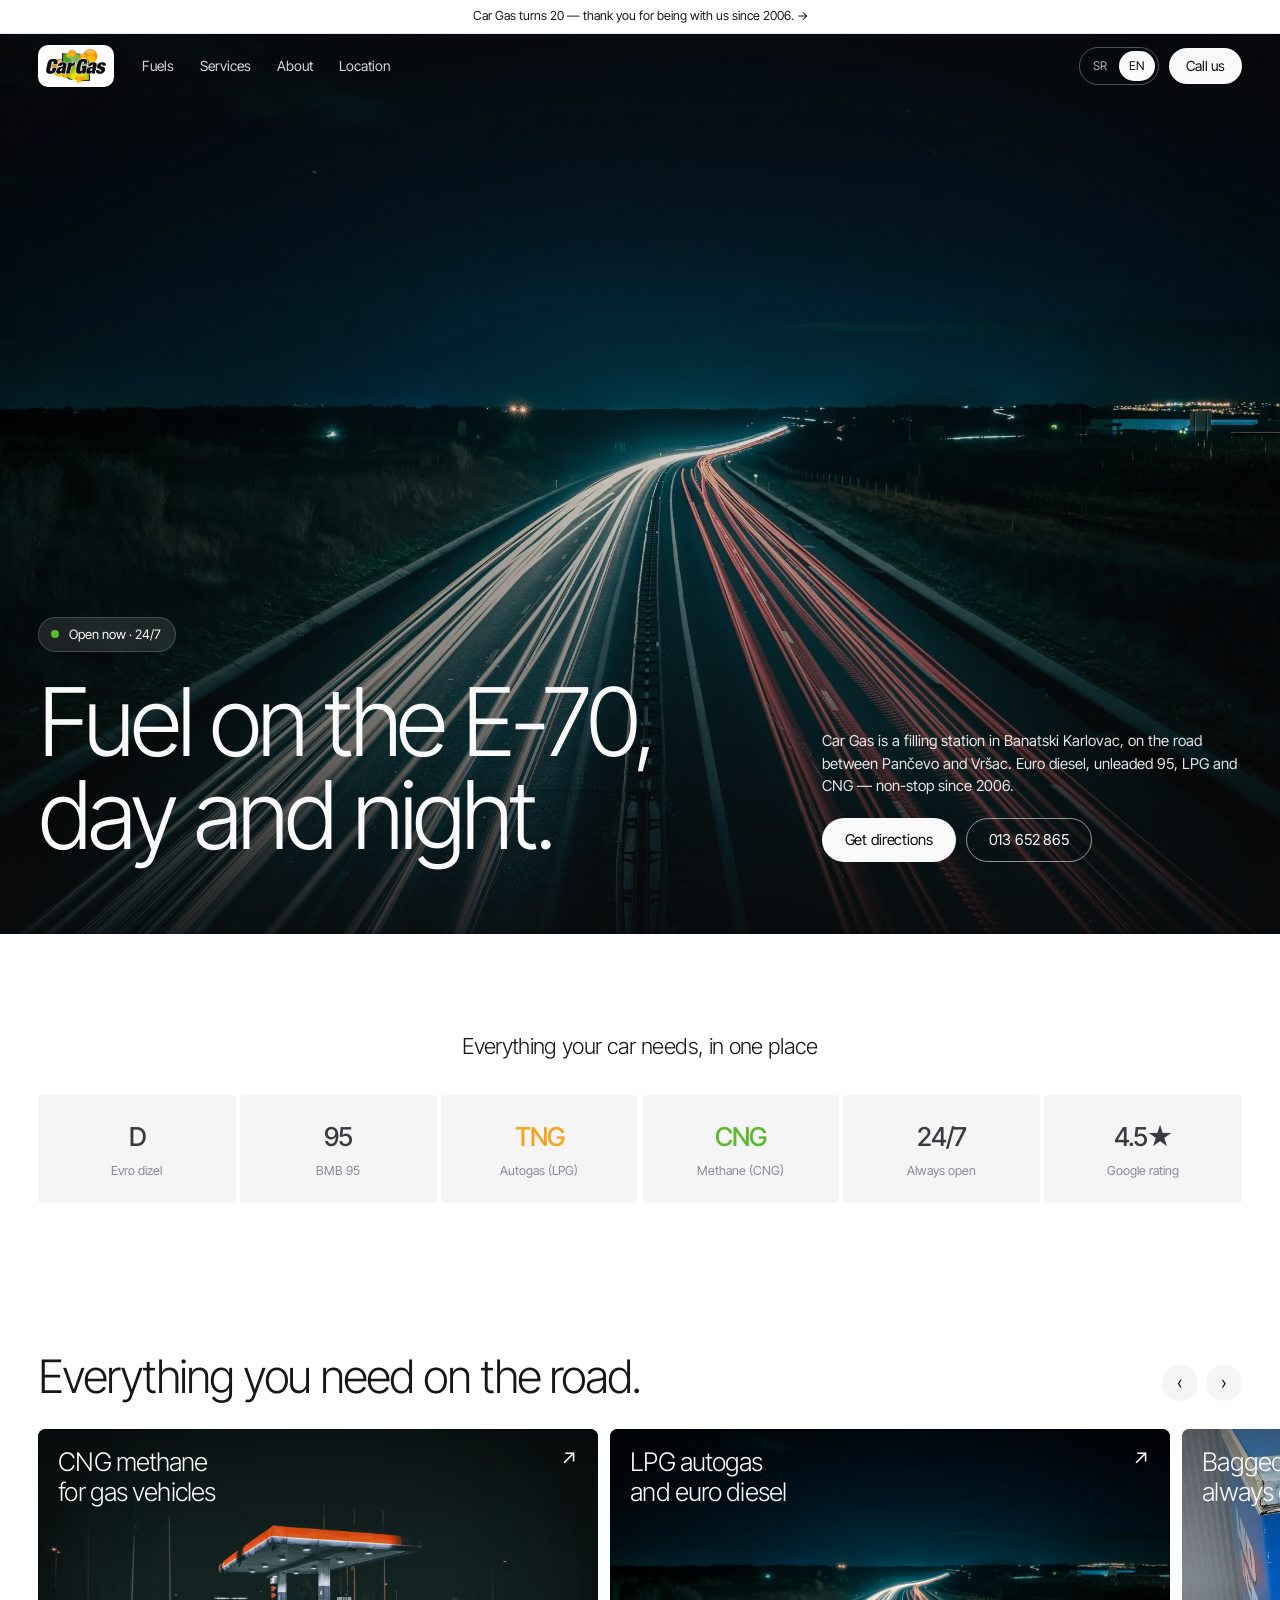
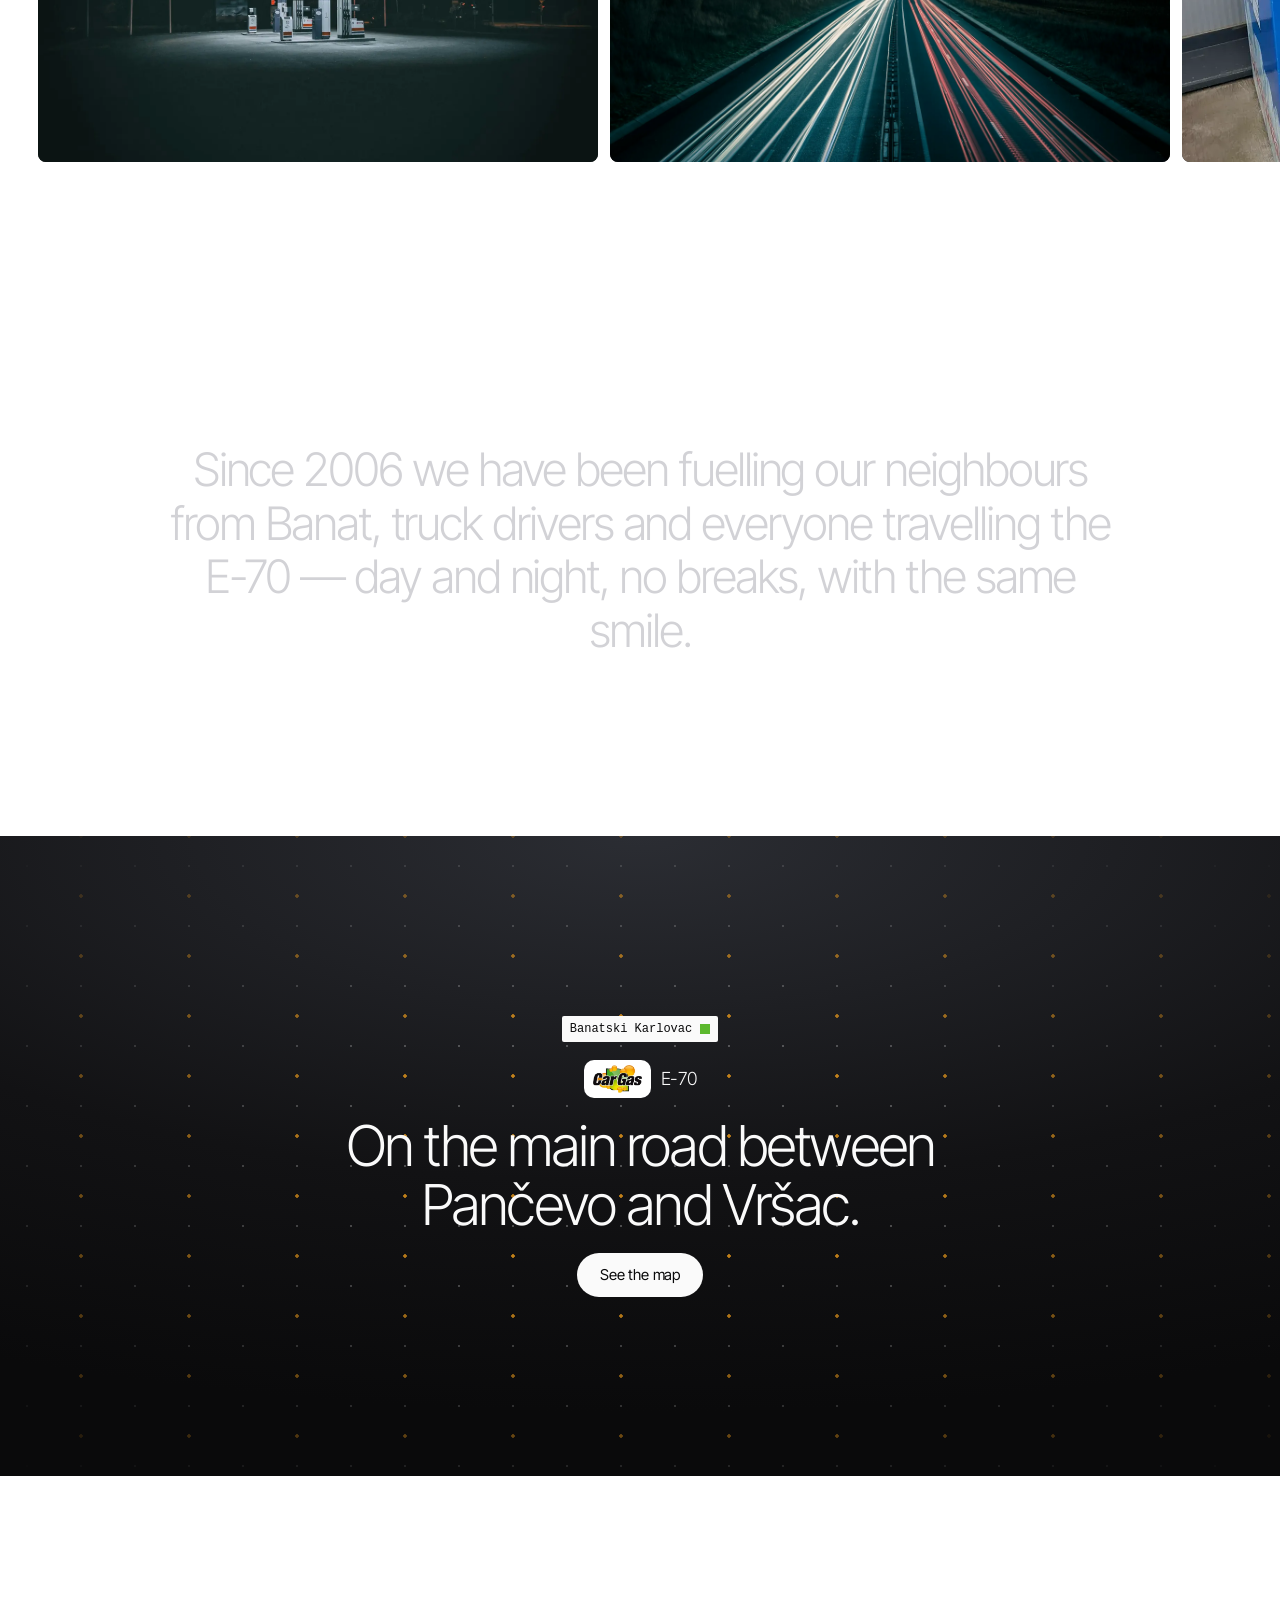
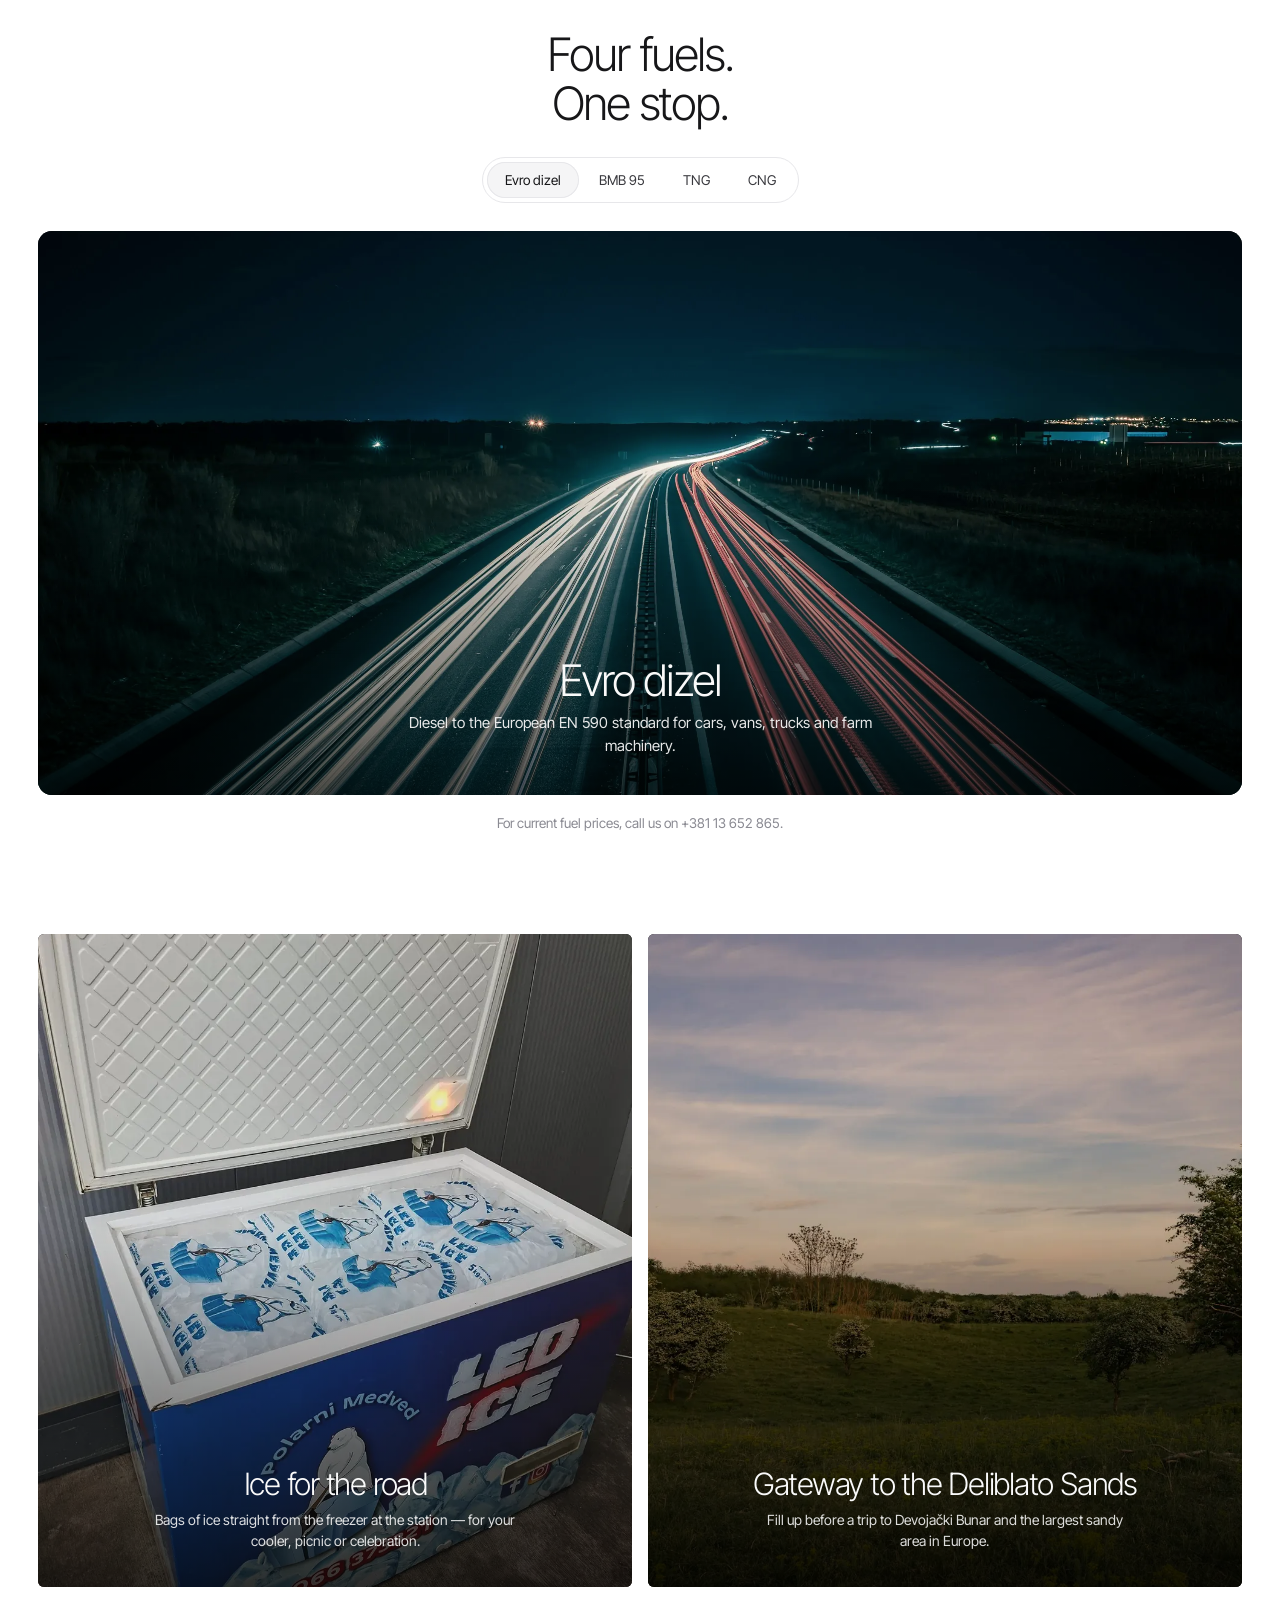
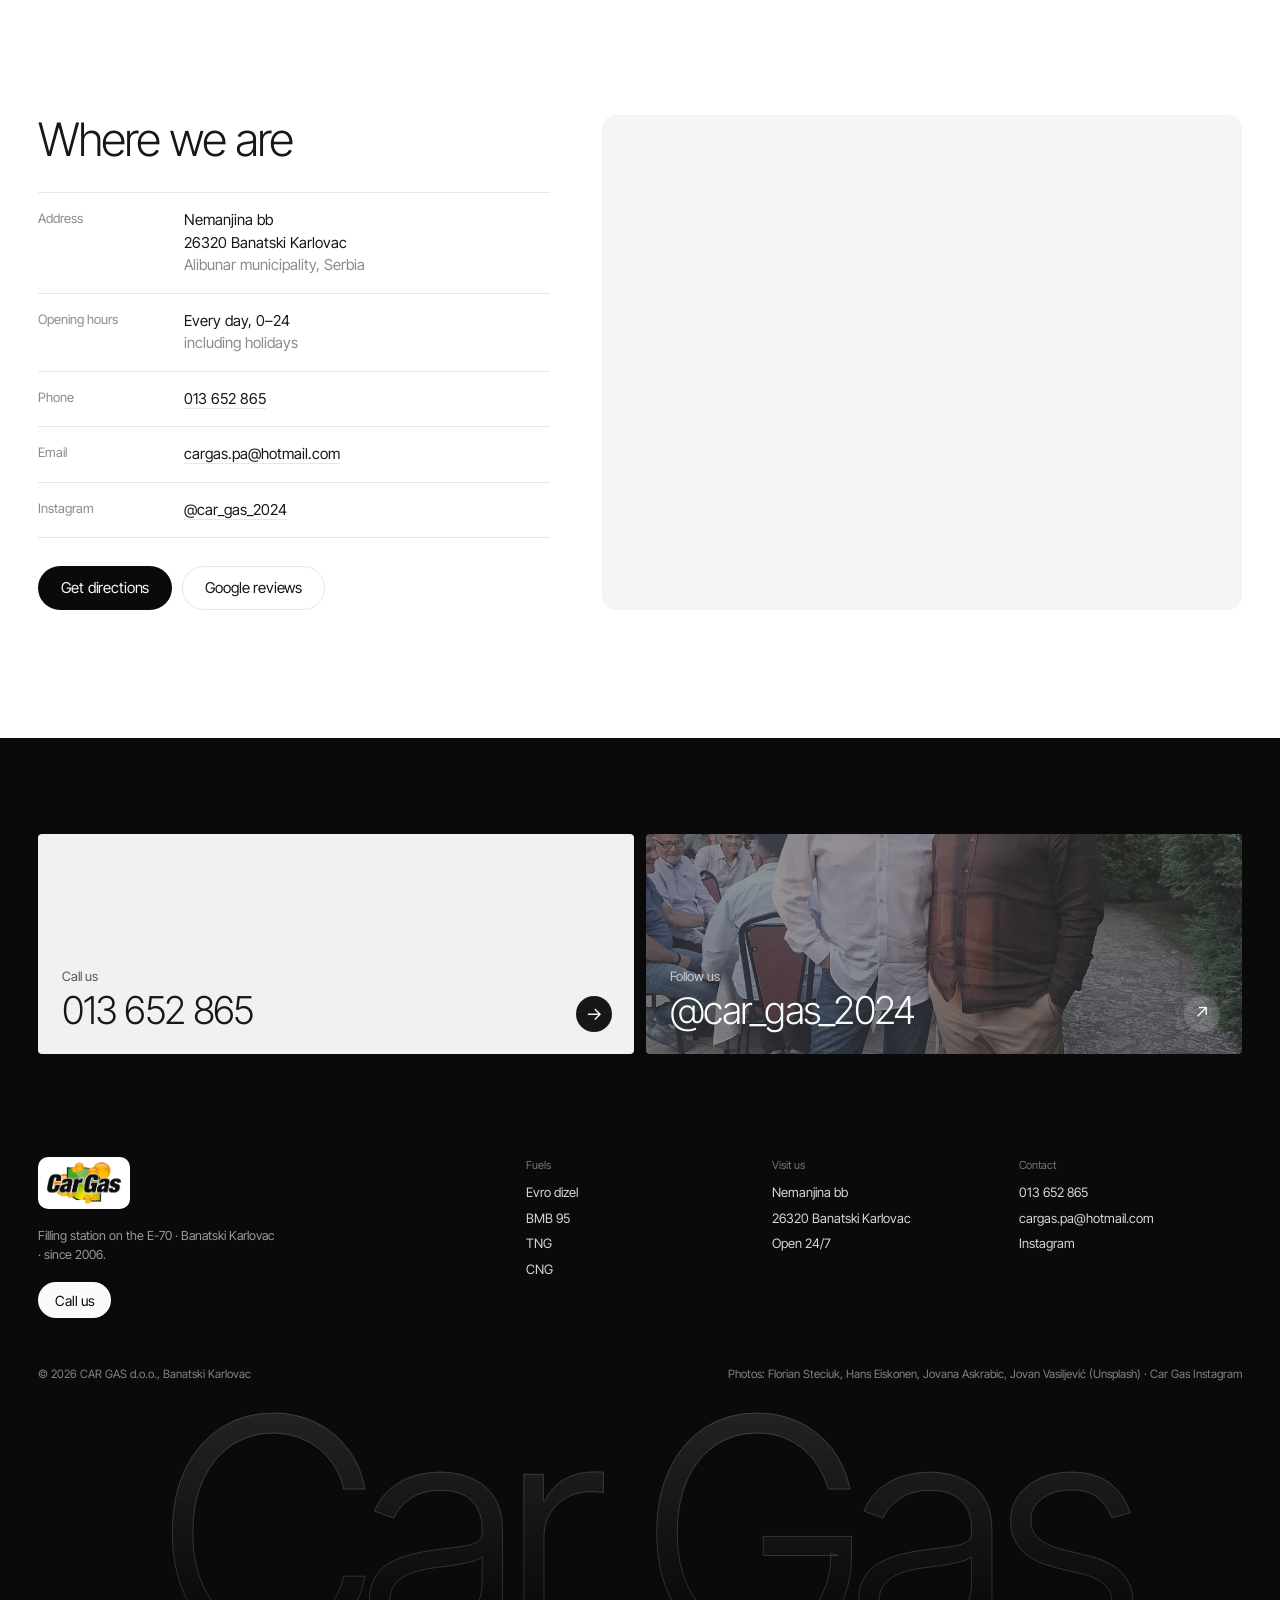
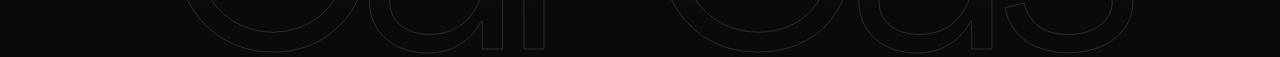
==== commit 6c3608f5: "Always show the Car Gas logo with black lettering Drop the white-text logo variant. On dark backgrou" ====
--- a/index.html
+++ b/index.html
@@ -67,8 +67,7 @@
   <header class="nav" id="nav">
     <div class="nav__inner">
       <a class="nav__brand" href="#top" aria-label="Car Gas — početna">
-        <img class="logo logo--light" src="assets/img/logo-light.png" alt="Car Gas" width="353" height="201">
-        <img class="logo logo--dark" src="assets/img/logo.png" alt="" width="353" height="201" aria-hidden="true">
+        <img class="logo" src="assets/img/logo.png" alt="Car Gas" width="353" height="201">
       </a>
       <nav class="nav__links" aria-label="Glavna navigacija">
         <a href="#goriva" data-i18n="nav.fuels">Goriva</a>
@@ -163,7 +162,7 @@
       <div class="band__dots" aria-hidden="true"></div>
       <div class="band__inner">
         <p class="chip"><span data-i18n="band.chip">Banatski Karlovac</span> <span class="chip__sq" aria-hidden="true"></span></p>
-        <p class="band__brand"><img src="assets/img/logo-light.png" alt="" width="353" height="201"> <span>E-70</span></p>
+        <p class="band__brand"><span class="logo-plate"><img src="assets/img/logo.png" alt="" width="353" height="201"></span> <span>E-70</span></p>
         <h2 id="band-title" class="band__title" data-i18n-html="band.title">Na magistrali između<br>Pančeva i Vršca.</h2>
         <a class="pill pill--solid" href="#lokacija" data-i18n="band.cta">Pogledajte mapu</a>
       </div>
@@ -269,7 +268,7 @@
   <footer class="footer">
     <div class="footer__top">
       <div class="footer__brand">
-        <img src="assets/img/logo-light.png" alt="Car Gas" width="353" height="201">
+        <span class="logo-plate"><img src="assets/img/logo.png" alt="Car Gas" width="353" height="201"></span>
         <p data-i18n="foot.tag">Benzinska pumpa na E-70 · Banatski Karlovac · od 2006.</p>
         <a class="pill pill--solid pill--sm" href="tel:+38113652865" data-i18n="cta.call">Pozovite</a>
       </div>
--- a/assets/css/style.css
+++ b/assets/css/style.css
@@ -105,9 +105,13 @@
   display: flex; align-items: center; gap: 28px;
   height: 64px; padding: 0 var(--gutter);
 }
-.nav__brand { display: block; height: 40px; flex: none; }
-.nav__brand .logo { height: 40px; width: auto; }
-.logo--dark { display: none; }
+.nav__brand {
+  display: block; flex: none; padding: 4px 8px; border-radius: 10px;
+  background: #fff; transition: box-shadow .35s var(--ease);
+}
+.nav__brand .logo { height: 34px; width: auto; }
+/* The logo always keeps its black lettering; on dark backgrounds it sits on a white plate. */
+.logo-plate { display: inline-block; background: #fff; border-radius: 10px; padding: 5px 9px; line-height: 0; }
 .nav__links { display: flex; gap: 26px; font-size: 14px; }
 .nav__links a { opacity: .85; transition: opacity .2s; }
 .nav__links a:hover { opacity: 1; }
@@ -130,8 +134,7 @@
   color: var(--ink);
   box-shadow: 0 1px 0 var(--line);
 }
-.nav.is-solid .logo--light { display: none; }
-.nav.is-solid .logo--dark { display: block; }
+.nav.is-solid .nav__brand { box-shadow: 0 0 0 1px var(--line); }
 .nav.is-solid .lang { border-color: var(--line); }
 .nav.is-solid .lang button[aria-pressed="true"] { background: var(--ink); color: var(--white); }
 .nav.is-solid .pill--solid { background: var(--ink); color: var(--white); }
@@ -261,8 +264,8 @@
   background: var(--white); color: var(--black); padding: 4px 8px; border-radius: 2px;
 }
 .chip__sq { width: 10px; height: 10px; background: var(--green); }
-.band__brand { display: flex; align-items: center; gap: 10px; font-size: 18px; font-weight: 300; letter-spacing: -0.02em; opacity: .9; }
-.band__brand img { height: 30px; width: auto; }
+.band__brand { display: flex; align-items: center; gap: 10px; font-size: 18px; font-weight: 300; letter-spacing: -0.02em; }
+.band__brand img { height: 28px; width: auto; }
 .band__title { font-weight: 300; font-size: clamp(32px, 4.4vw, 60px); line-height: 1.06; letter-spacing: -0.05em; }
 
 /* Fuels tabs ----------------------------------------------------------- */
@@ -342,7 +345,7 @@
 /* Footer --------------------------------------------------------------- */
 .footer { position: relative; overflow: hidden; background: var(--black); color: var(--white); padding: clamp(64px, 8vw, 110px) var(--gutter) 0; }
 .footer__top { display: grid; grid-template-columns: 1fr 1.6fr; gap: 40px; max-width: 1240px; margin: 0 auto; }
-.footer__brand img { height: 46px; width: auto; }
+.footer__brand img { height: 42px; width: auto; }
 .footer__brand p { font-size: 12.5px; opacity: .6; margin: 12px 0 18px; max-width: 240px; }
 .footer__cols { display: grid; grid-template-columns: repeat(3, 1fr); gap: 24px; }
 .footer h4 { font-size: 11px; font-weight: 400; opacity: .45; margin-bottom: 10px; }
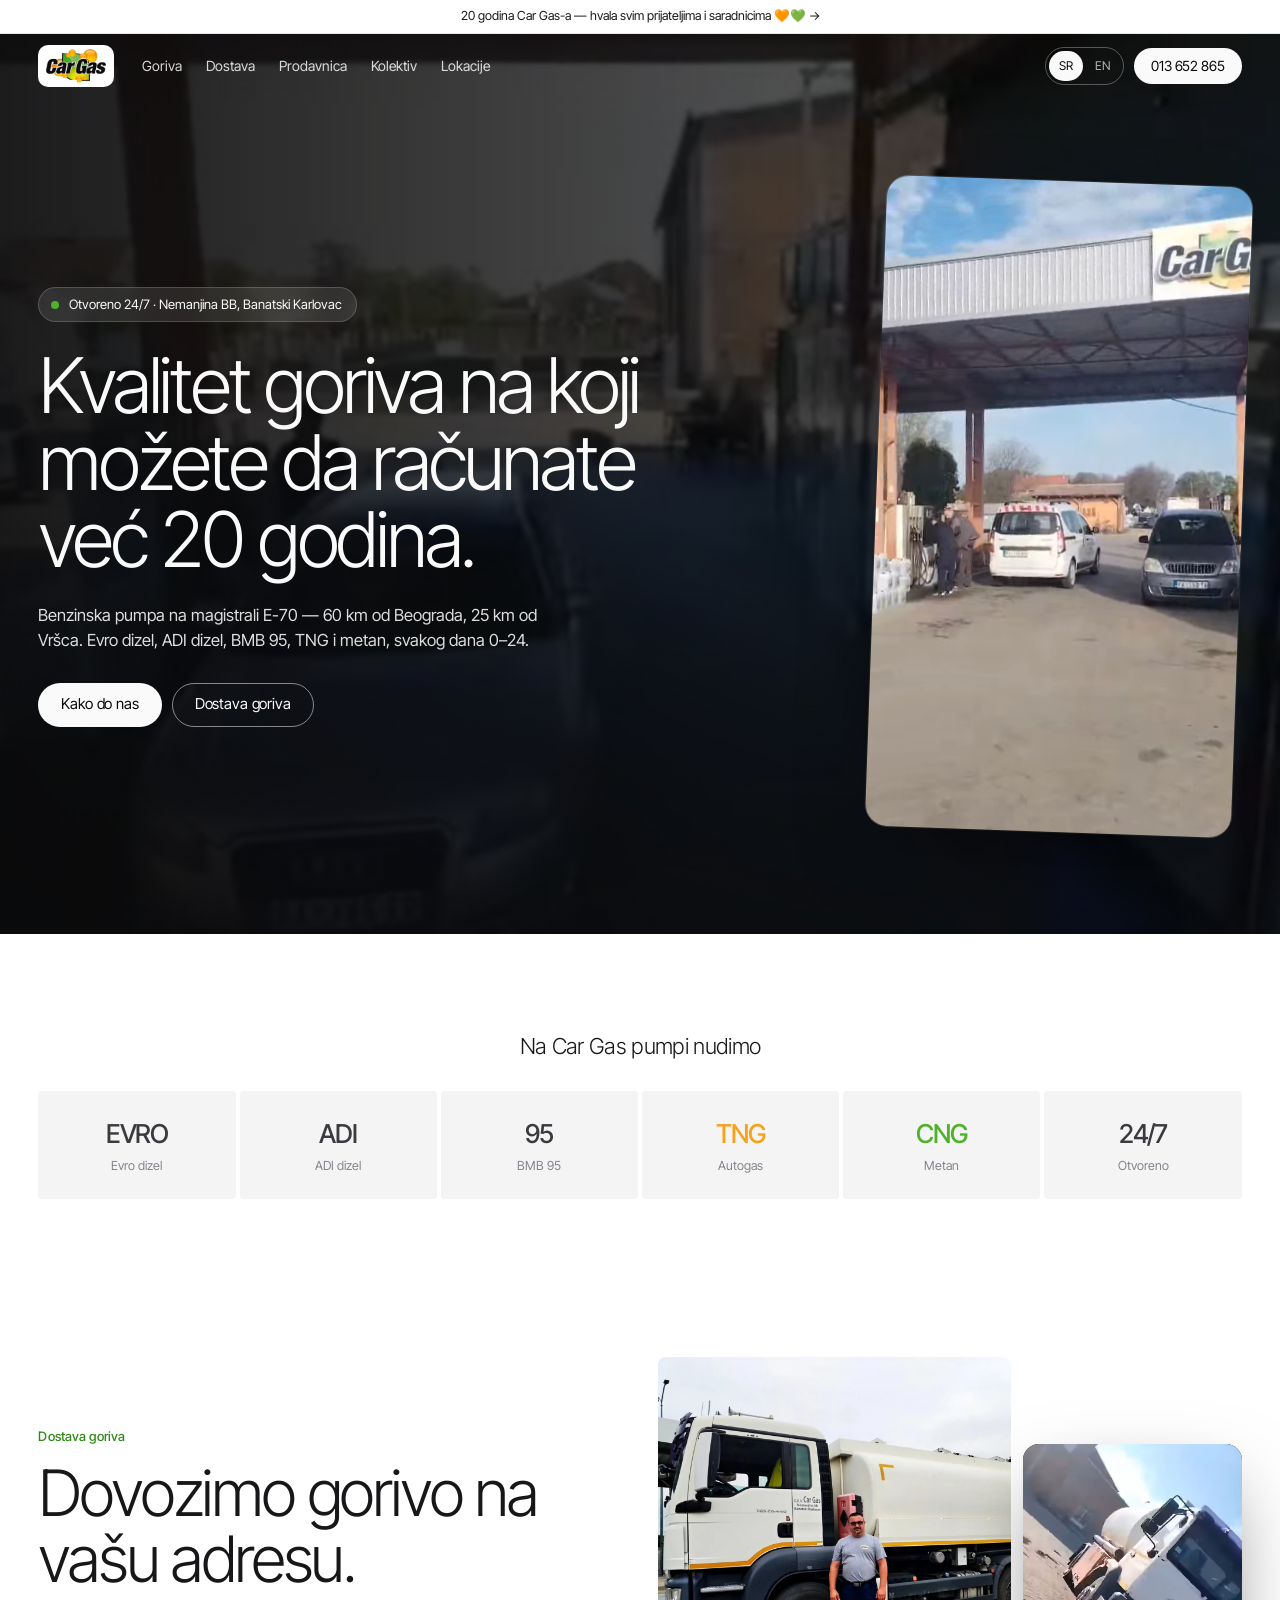
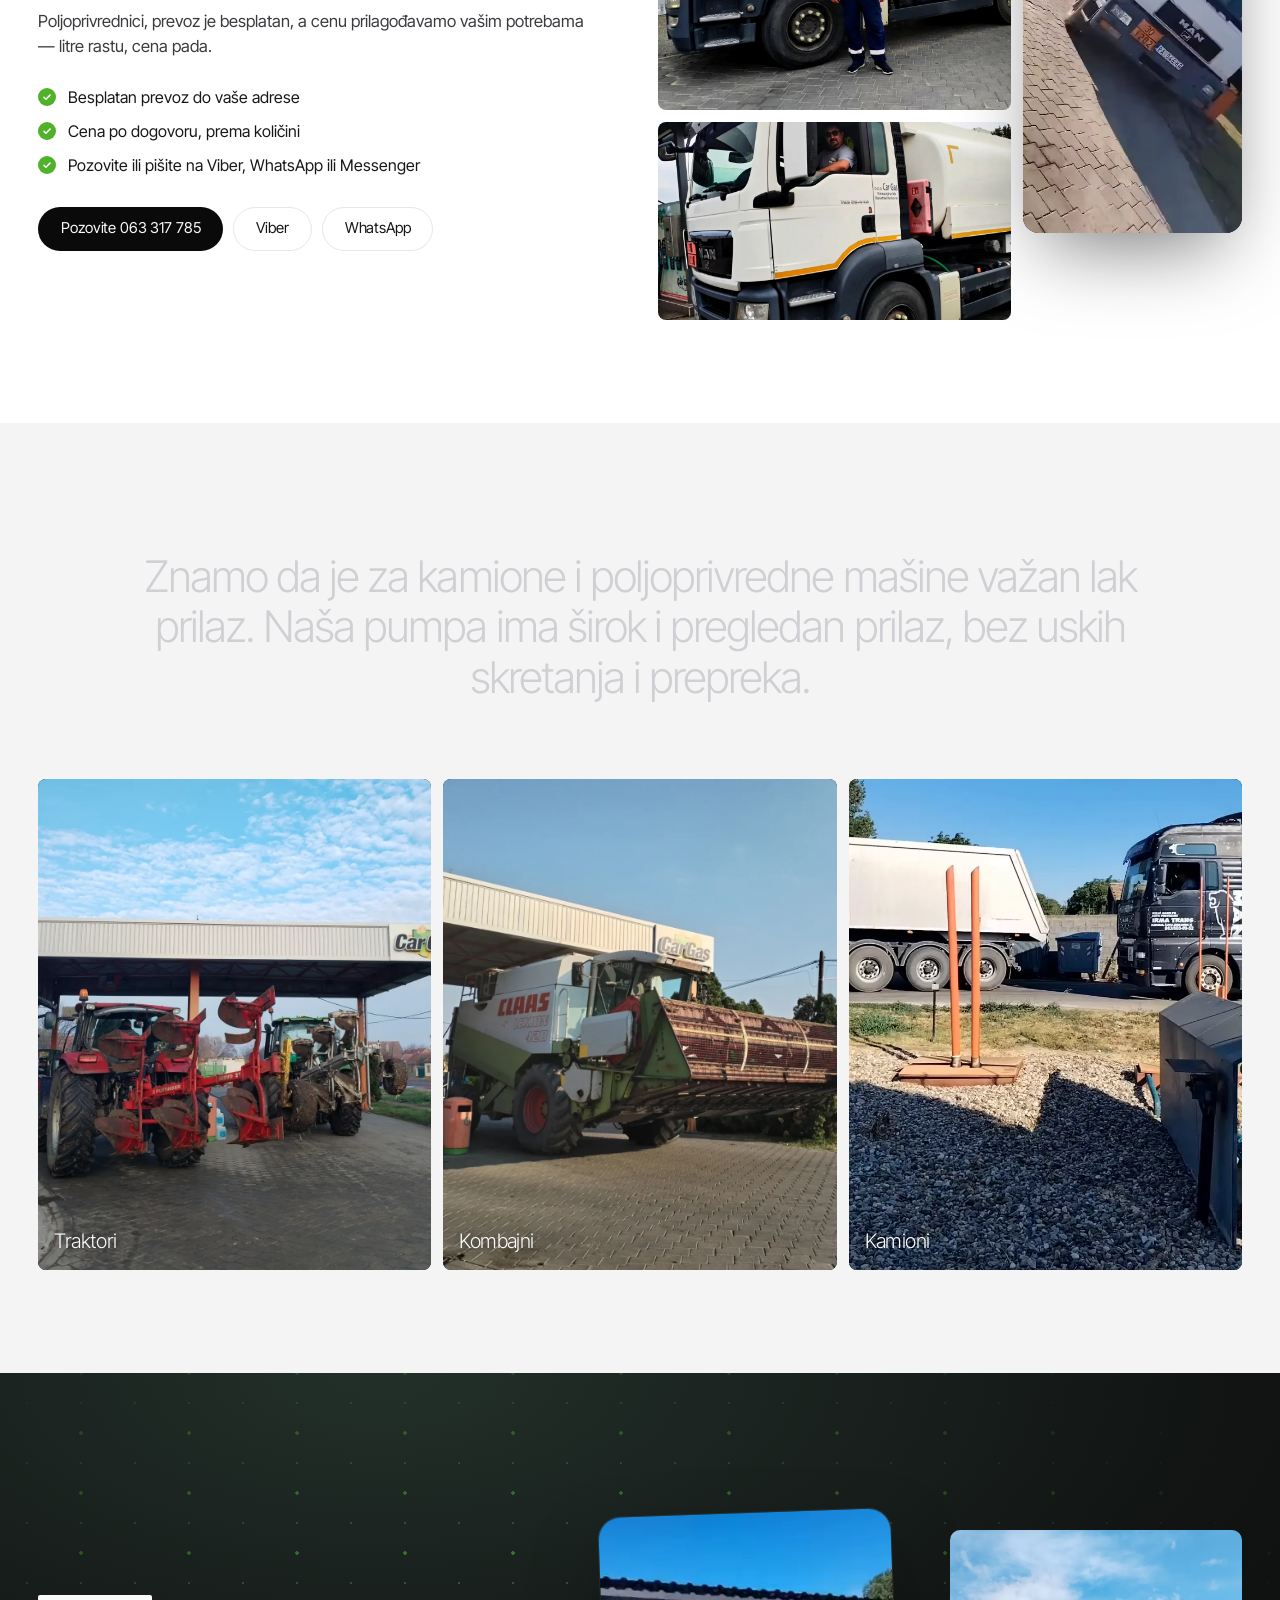
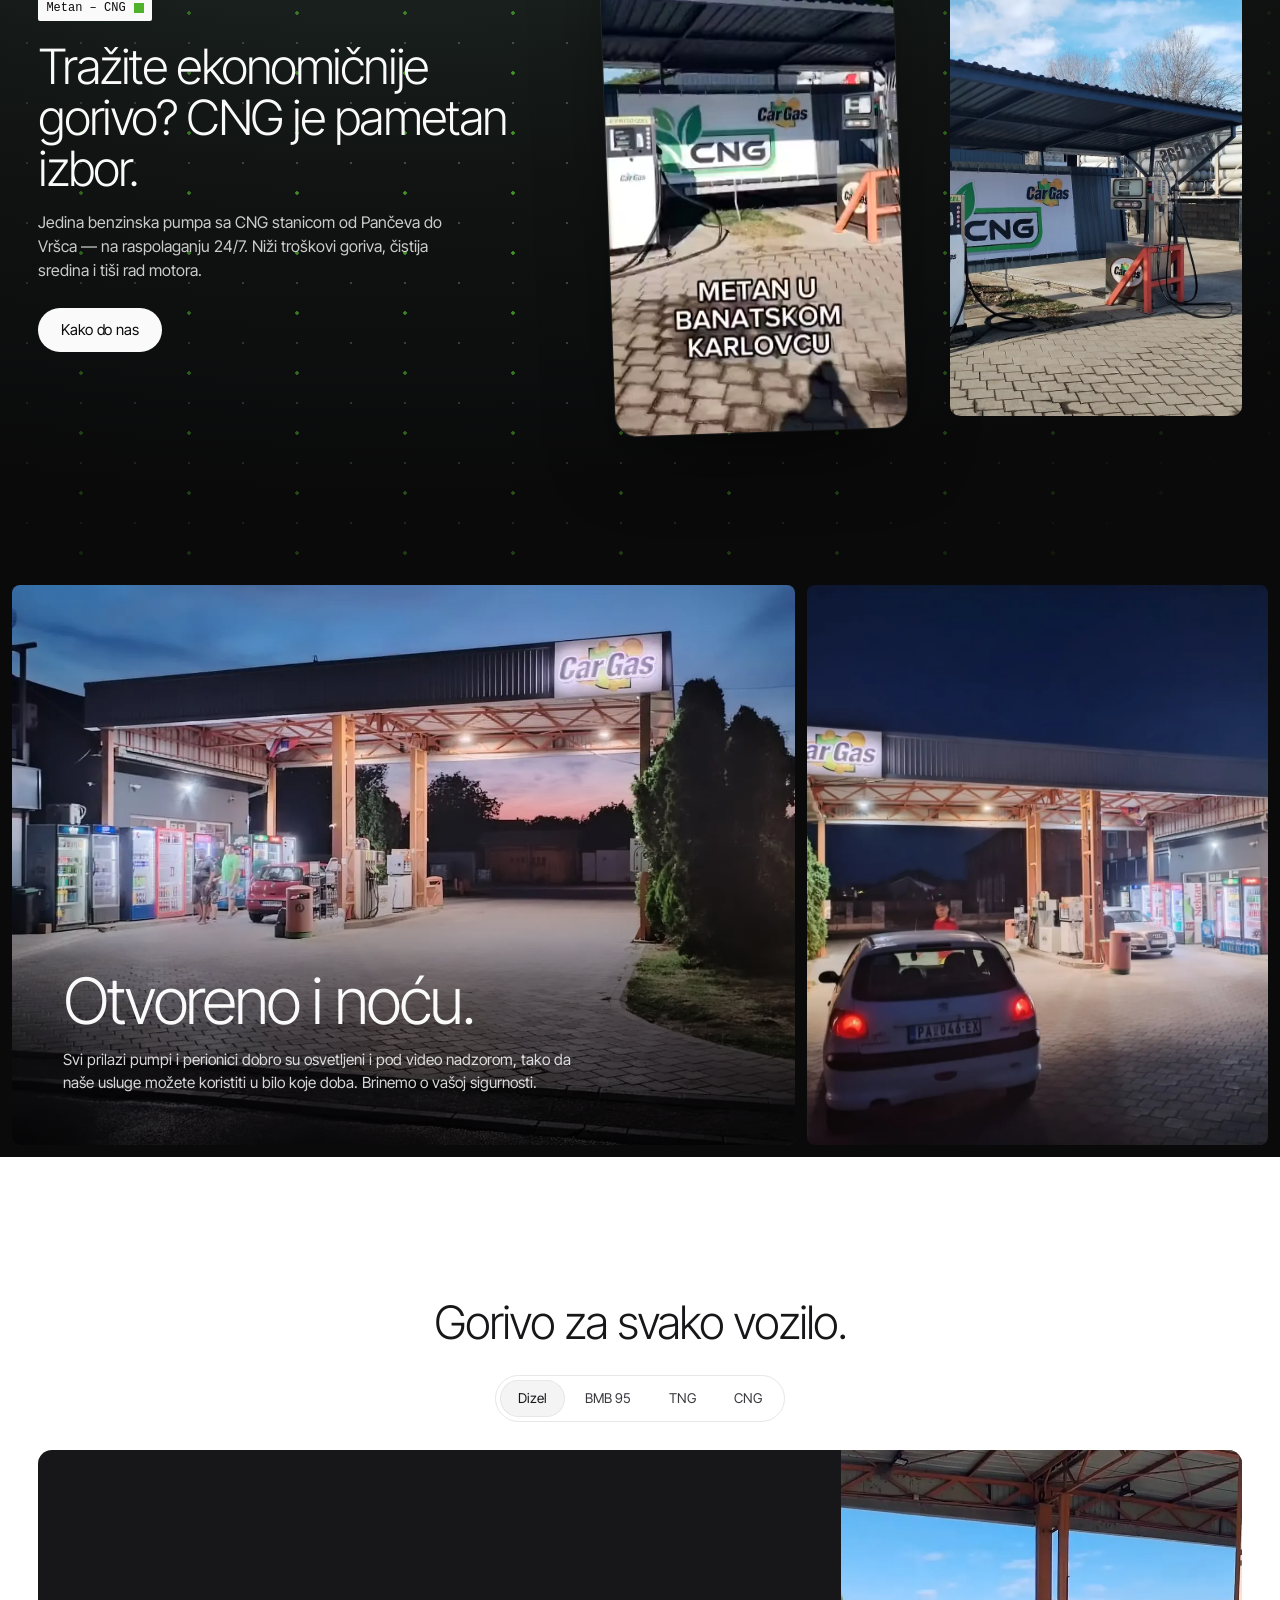
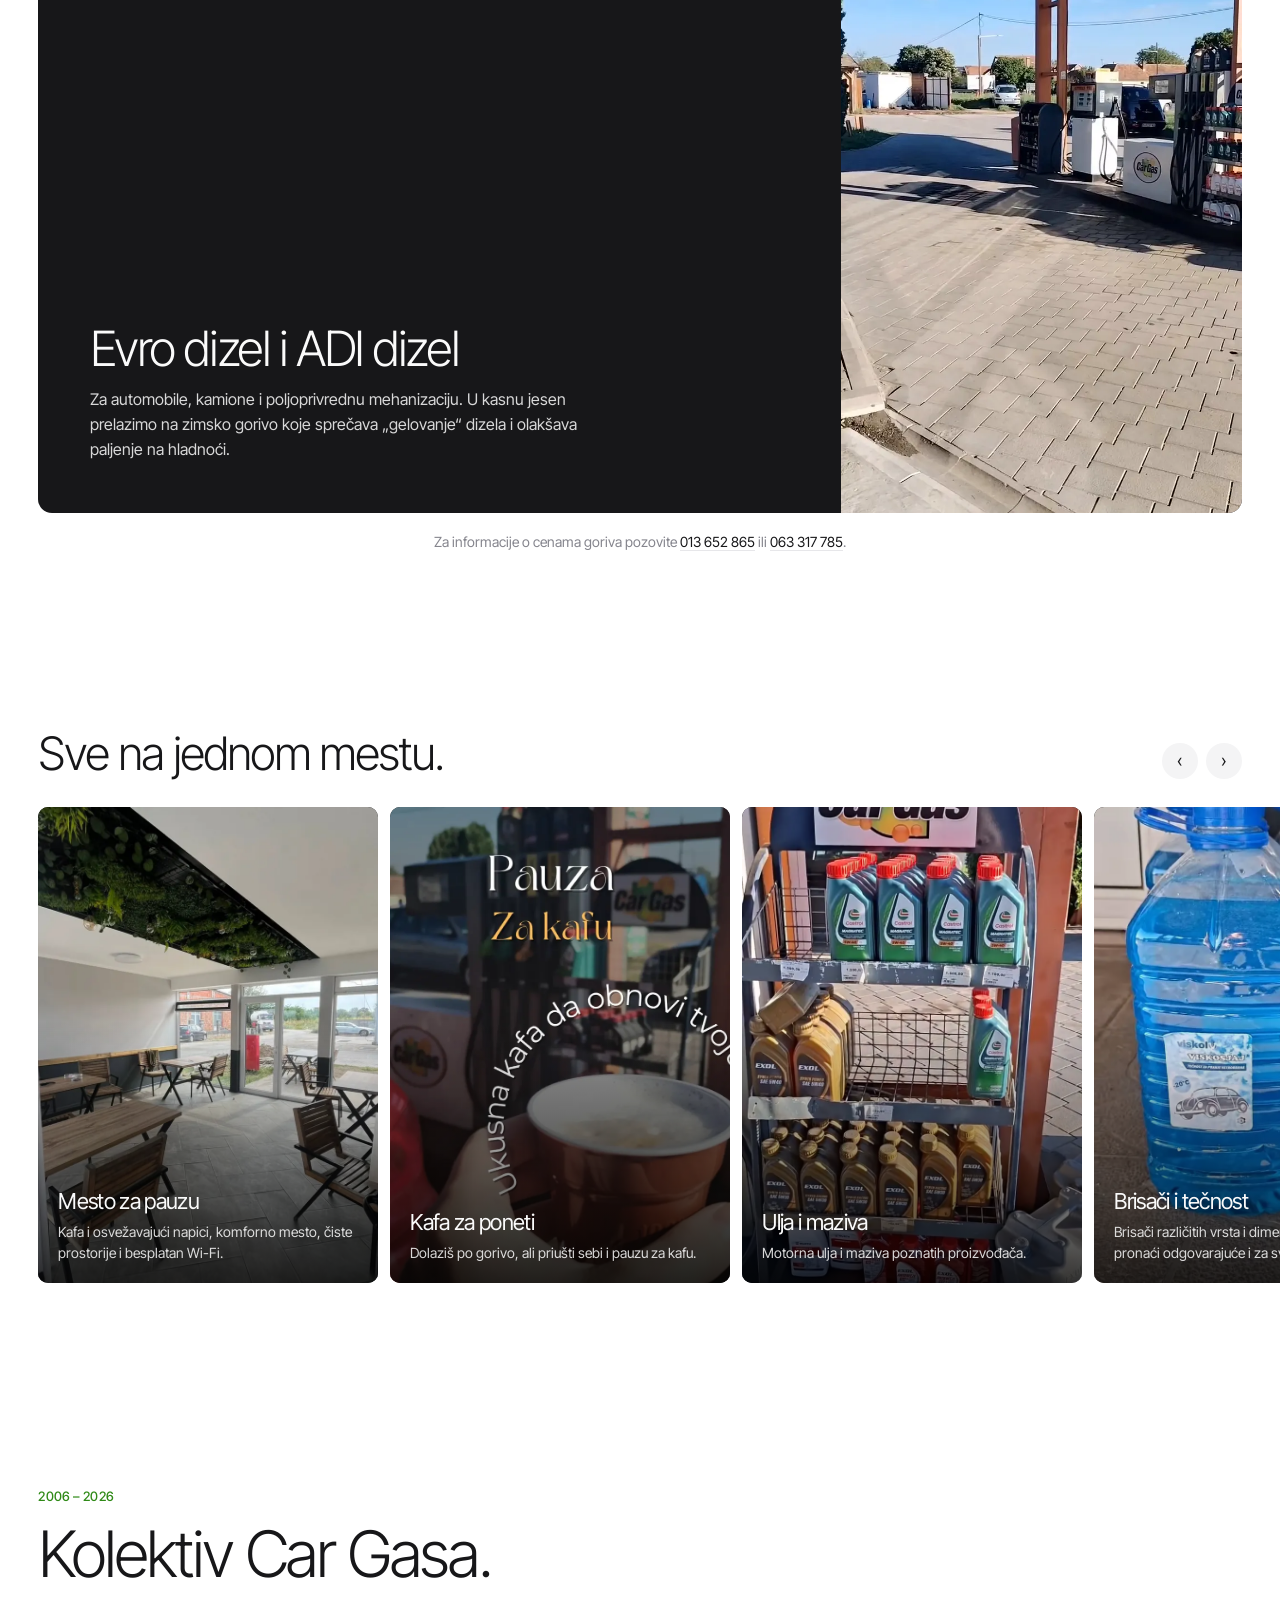
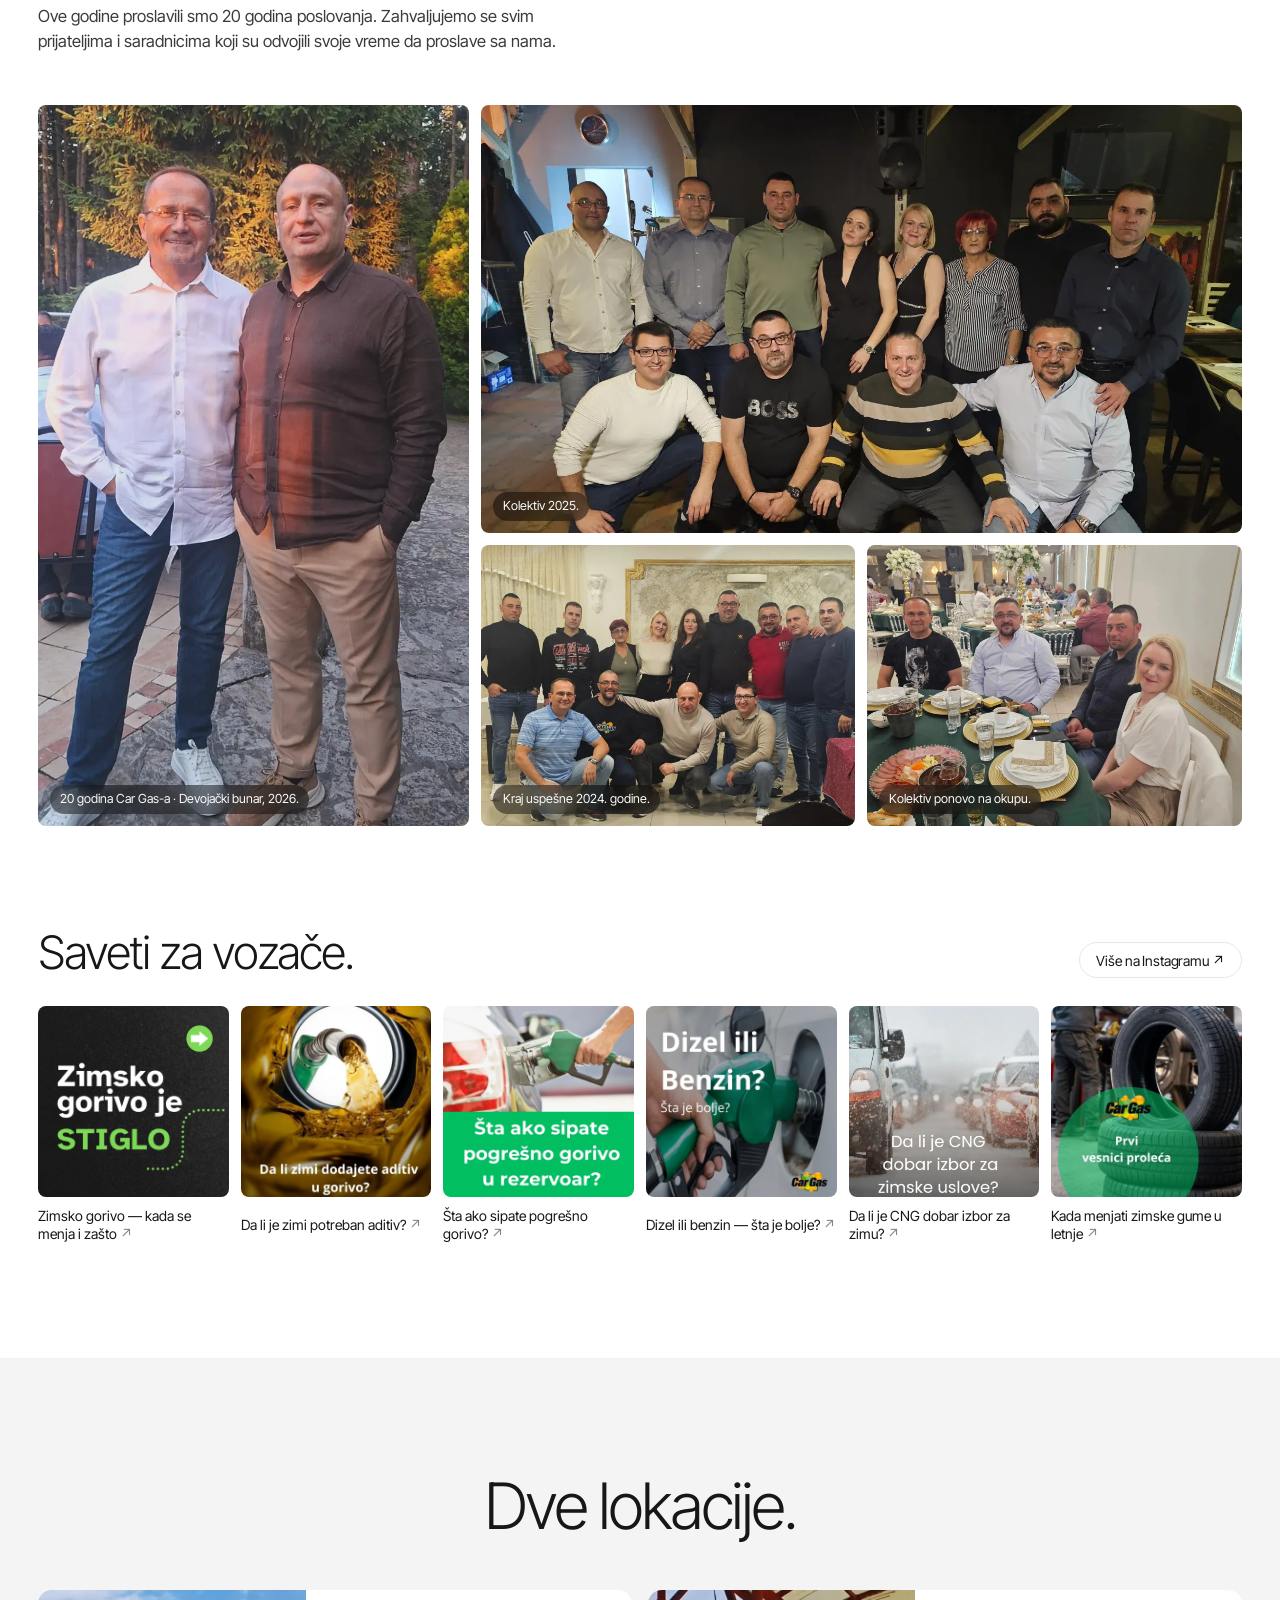
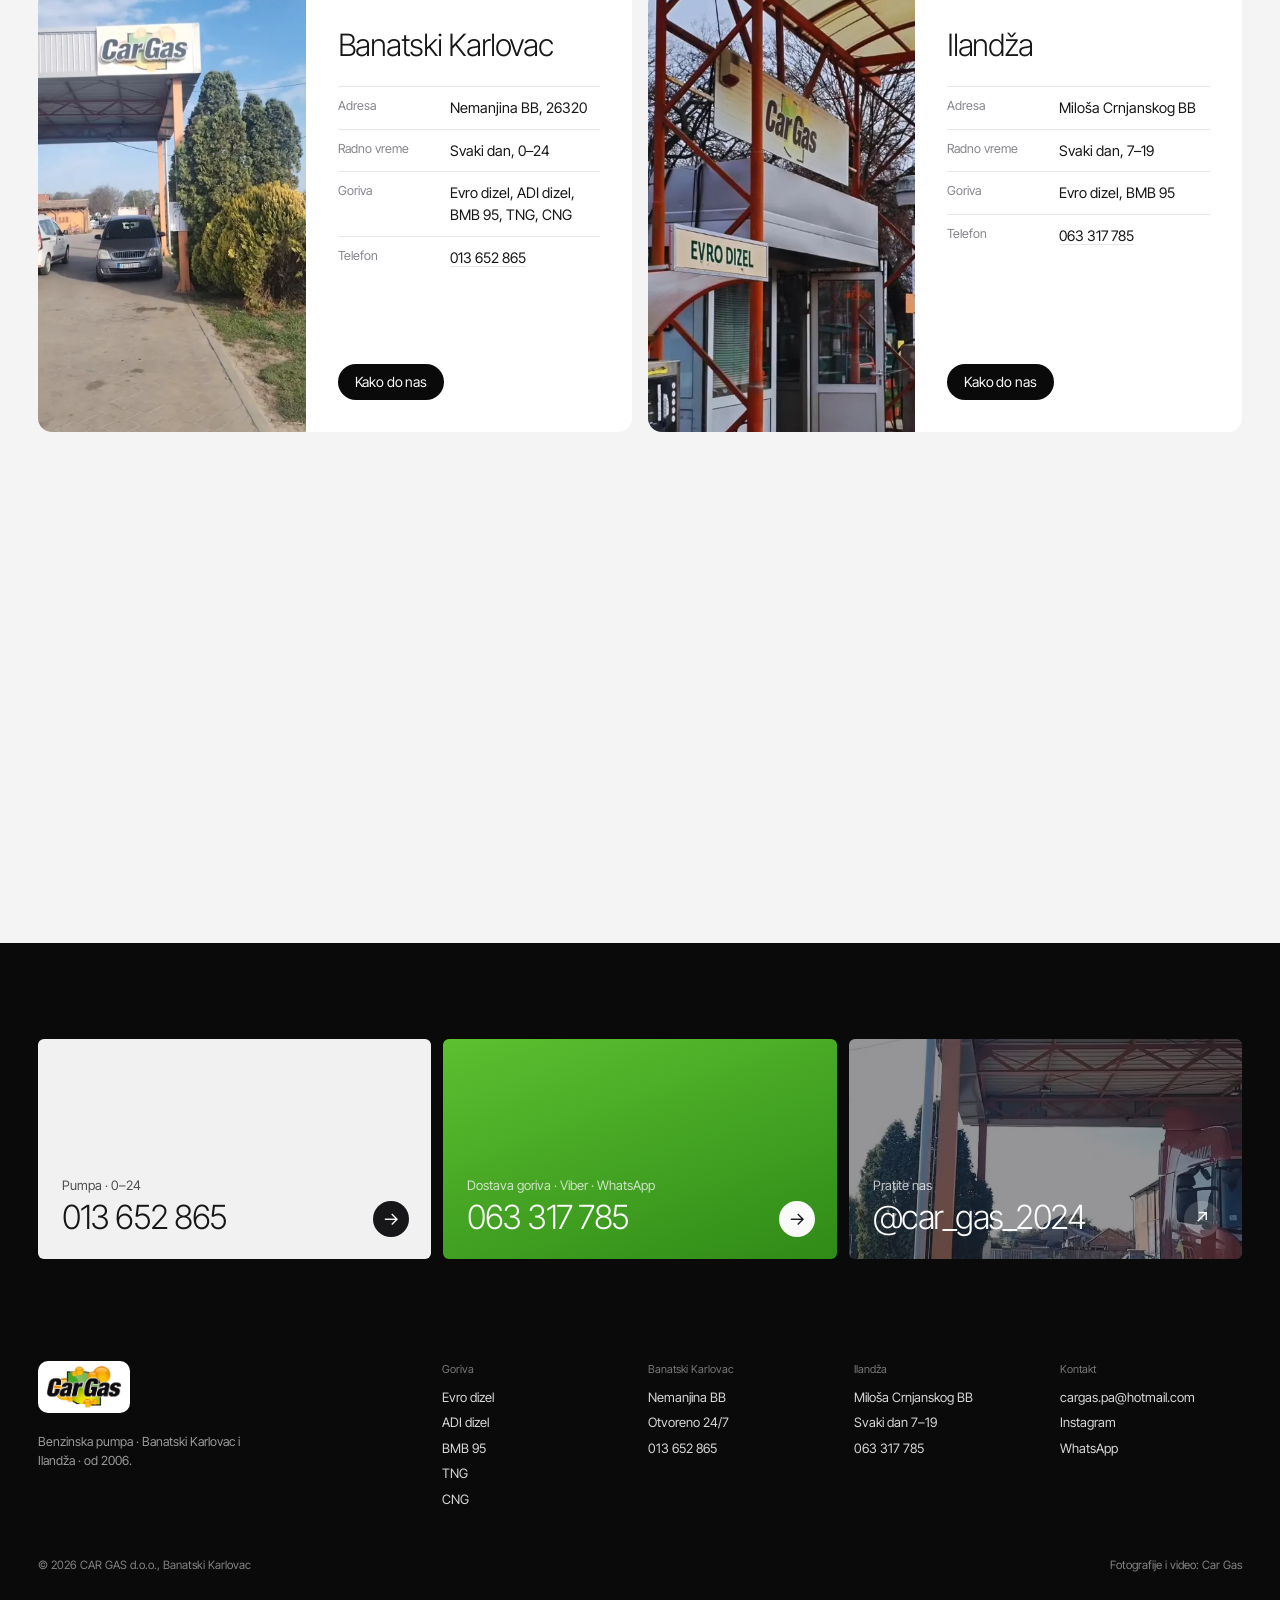
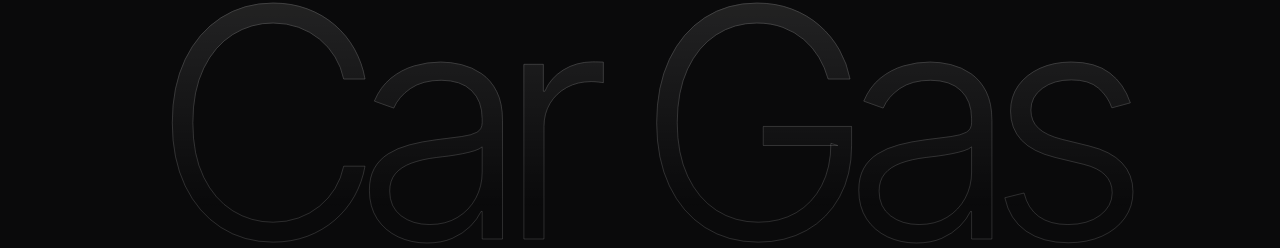
==== commit e27c7dec: "Rebuild site from Car Gas's own Instagram content - Serbian is always the default language; English " ====
--- a/index.html
+++ b/index.html
@@ -3,8 +3,8 @@
 <head>
   <meta charset="utf-8">
   <meta name="viewport" content="width=device-width, initial-scale=1">
-  <title>Car Gas — benzinska pumpa 0–24 na E-70 · Banatski Karlovac</title>
-  <meta name="description" content="Car Gas d.o.o. — benzinska pumpa na putu E-70 u Banatskom Karlovcu (opština Alibunar). Evro dizel, BMB 95, TNG i CNG. Otvoreno 24/7, od 2006.">
+  <title>Car Gas — benzinska pumpa 0–24 · Banatski Karlovac</title>
+  <meta name="description" content="Car Gas d.o.o. — benzinska pumpa u Banatskom Karlovcu, Nemanjina BB. Evro dizel, ADI dizel, BMB 95, TNG i metan (CNG). Otvoreno 24/7. Besplatna dostava goriva poljoprivrednicima.">
   <meta name="theme-color" content="#0a0a0b">
   <link rel="canonical" href="https://cargas.rs/">
   <link rel="icon" href="assets/img/favicon.png" type="image/png">
@@ -12,16 +12,16 @@
 
   <meta property="og:type" content="website">
   <meta property="og:site_name" content="Car Gas">
-  <meta property="og:title" content="Car Gas — gorivo na E-70, 0–24">
-  <meta property="og:description" content="Evro dizel, BMB 95, TNG i CNG u Banatskom Karlovcu. Otvoreno 24/7, od 2006.">
-  <meta property="og:image" content="https://cargas.rs/assets/img/hero.jpg">
+  <meta property="og:title" content="Car Gas — benzinska pumpa 0–24 · Banatski Karlovac">
+  <meta property="og:description" content="Evro dizel, ADI dizel, BMB 95, TNG i CNG. Otvoreno 24/7. Dovozimo gorivo na vašu adresu.">
+  <meta property="og:image" content="https://cargas.rs/assets/img/og.jpg">
   <meta property="og:url" content="https://cargas.rs/">
   <meta property="og:locale" content="sr_RS">
 
   <link rel="preconnect" href="https://fonts.googleapis.com">
   <link rel="preconnect" href="https://fonts.gstatic.com" crossorigin>
   <link href="https://fonts.googleapis.com/css2?family=Inter+Tight:wght@300;400;500;600&display=swap" rel="stylesheet">
-  <link rel="preload" as="image" href="assets/img/hero.webp">
+  <link rel="preload" as="image" href="assets/img/poster-stanica.webp">
   <link rel="stylesheet" href="assets/css/style.css">
 
   <script type="application/ld+json">
@@ -32,16 +32,15 @@
     "legalName": "CAR GAS d.o.o.",
     "url": "https://cargas.rs/",
     "logo": "https://cargas.rs/assets/img/logo.png",
-    "image": "https://cargas.rs/assets/img/hero.jpg",
+    "image": "https://cargas.rs/assets/img/og.jpg",
     "telephone": "+381 13 652865",
     "email": "cargas.pa@hotmail.com",
     "foundingDate": "2006-04-05",
     "address": {
       "@type": "PostalAddress",
-      "streetAddress": "Nemanjina bb",
+      "streetAddress": "Nemanjina BB",
       "addressLocality": "Banatski Karlovac",
       "postalCode": "26320",
-      "addressRegion": "Južnobanatski okrug",
       "addressCountry": "RS"
     },
     "geo": { "@type": "GeoCoordinates", "latitude": 45.05306, "longitude": 21.00816 },
@@ -58,12 +57,10 @@
 <body>
   <a class="skip" href="#main" data-i18n="skip">Preskoči na sadržaj</a>
 
-  <!-- Announcement -->
   <div class="announce">
-    <a href="#prica"><span data-i18n="announce">Car Gas slavi 20 godina — hvala vam što ste sa nama od 2006.</span> <span aria-hidden="true">→</span></a>
+    <a href="#kolektiv"><span data-i18n="announce">20 godina Car Gas-a — hvala svim prijateljima i saradnicima</span> <span aria-hidden="true">🧡💚 →</span></a>
   </div>
 
-  <!-- Navigation -->
   <header class="nav" id="nav">
     <div class="nav__inner">
       <a class="nav__brand" href="#top" aria-label="Car Gas — početna">
@@ -71,16 +68,17 @@
       </a>
       <nav class="nav__links" aria-label="Glavna navigacija">
         <a href="#goriva" data-i18n="nav.fuels">Goriva</a>
-        <a href="#usluge" data-i18n="nav.services">Usluge</a>
-        <a href="#prica" data-i18n="nav.about">O nama</a>
-        <a href="#lokacija" data-i18n="nav.location">Lokacija</a>
+        <a href="#dostava" data-i18n="nav.delivery">Dostava</a>
+        <a href="#prodavnica" data-i18n="nav.shop">Prodavnica</a>
+        <a href="#kolektiv" data-i18n="nav.team">Kolektiv</a>
+        <a href="#lokacije" data-i18n="nav.locations">Lokacije</a>
       </nav>
       <div class="nav__actions">
         <div class="lang" role="group" aria-label="Jezik / Language">
           <button type="button" data-lang="sr" aria-pressed="true">SR</button>
           <button type="button" data-lang="en" aria-pressed="false">EN</button>
         </div>
-        <a class="pill pill--solid pill--sm" href="tel:+38113652865" data-i18n="cta.call">Pozovite</a>
+        <a class="pill pill--solid pill--sm" href="tel:+38113652865">013 652 865</a>
       </div>
     </div>
   </header>
@@ -89,175 +87,281 @@
 
     <!-- Hero -->
     <section class="hero" id="top">
-      <div class="hero__media" aria-hidden="true">
-        <img src="assets/img/hero.webp" alt="" width="2400" height="1654" fetchpriority="high">
-      </div>
-      <div class="hero__shade" aria-hidden="true"></div>
-      <div class="hero__content">
-        <p class="status"><span class="status__dot"></span><span data-i18n="hero.status">Otvoreno sada · 24/7</span></p>
-        <h1 class="hero__title" data-i18n-html="hero.title">Gorivo na E-70,<br>dan i noć.</h1>
-        <div class="hero__side">
-          <p data-i18n="hero.lead">Car Gas je benzinska pumpa u Banatskom Karlovcu, na putu između Pančeva i Vršca. Evro dizel, BMB 95, TNG i CNG — bez pauze, od 2006.</p>
+      <video class="hero__bg autoplay" poster="assets/img/poster-vazduh.webp" muted loop playsinline preload="metadata" aria-hidden="true">
+        <source src="assets/video/iz-vazduha.mp4" type="video/mp4">
+        <source src="assets/video/iz-vazduha.webm" type="video/webm">
+      </video>
+      <div class="hero__inner">
+        <div class="hero__text">
+          <p class="status"><span class="status__dot"></span><span data-i18n="hero.status">Otvoreno 24/7 · Nemanjina BB, Banatski Karlovac</span></p>
+          <h1 class="hero__title" data-i18n-html="hero.title">Kvalitet goriva na koji možete da računate već&nbsp;20&nbsp;godina.</h1>
+          <p class="hero__lead" data-i18n="hero.lead">Benzinska pumpa na magistrali E-70 — 60 km od Beograda, 25 km od Vršca. Evro dizel, ADI dizel, BMB 95, TNG i metan, svakog dana 0–24.</p>
           <div class="hero__ctas">
             <a class="pill pill--solid" href="https://www.google.com/maps/dir/?api=1&amp;destination=45.05306,21.00816" target="_blank" rel="noopener" data-i18n="cta.directions">Kako do nas</a>
-            <a class="pill pill--ghost" href="tel:+38113652865">013 652 865</a>
-          </div>
-        </div>
-      </div>
-    </section>
-
-    <!-- Fuel wall -->
+            <a class="pill pill--ghost" href="#dostava" data-i18n="cta.delivery">Dostava goriva</a>
+          </div>
+        </div>
+        <figure class="phone hero__phone">
+          <video class="autoplay" poster="assets/img/poster-stanica.webp" muted loop playsinline preload="metadata" aria-label="Video: benzinska pumpa Car Gas u Banatskom Karlovcu">
+            <source src="assets/video/stanica.mp4" type="video/mp4">
+            <source src="assets/video/stanica.webm" type="video/webm">
+          </video>
+        </figure>
+      </div>
+    </section>
+
+    <!-- Fuels offered -->
     <section class="wall" aria-labelledby="wall-title">
-      <h2 id="wall-title" class="wall__title" data-i18n="wall.title">Sve što vaš auto traži, na jednom mestu</h2>
+      <h2 id="wall-title" class="wall__title" data-i18n="wall.title">Na Car Gas pumpi nudimo</h2>
       <ul class="wall__grid">
-        <li><span class="wall__mark">D</span><span>Evro dizel</span></li>
+        <li><span class="wall__mark">EVRO</span><span data-i18n="wall.euro">Evro dizel</span></li>
+        <li><span class="wall__mark">ADI</span><span data-i18n="wall.adi">ADI dizel</span></li>
         <li><span class="wall__mark">95</span><span>BMB 95</span></li>
         <li><span class="wall__mark wall__mark--orange">TNG</span><span data-i18n="wall.lpg">Autogas</span></li>
         <li><span class="wall__mark wall__mark--green">CNG</span><span data-i18n="wall.cng">Metan</span></li>
-        <li><span class="wall__mark">24/7</span><span data-i18n="wall.open">Uvek otvoreno</span></li>
-        <li><span class="wall__mark">4.5★</span><span data-i18n="wall.rating">Google ocena</span></li>
+        <li><span class="wall__mark">24/7</span><span data-i18n="wall.open">Otvoreno</span></li>
       </ul>
     </section>
 
-    <!-- Cards rail -->
-    <section class="rail" id="usluge" aria-labelledby="rail-title">
+    <!-- Delivery -->
+    <section class="delivery" id="dostava" aria-labelledby="del-title">
+      <div class="delivery__text">
+        <p class="eyebrow" data-i18n="del.eyebrow">Dostava goriva</p>
+        <h2 id="del-title" class="h-xl" data-i18n-html="del.title">Dovozimo gorivo na vašu adresu.</h2>
+        <p class="lead" data-i18n="del.lead">Poljoprivrednici, prevoz je besplatan, a cenu prilagođavamo vašim potrebama — litre rastu, cena pada.</p>
+        <ul class="checks">
+          <li data-i18n="del.c1">Besplatan prevoz do vaše adrese</li>
+          <li data-i18n="del.c2">Cena po dogovoru, prema količini</li>
+          <li data-i18n="del.c3">Pozovite ili pišite na Viber, WhatsApp ili Messenger</li>
+        </ul>
+        <div class="delivery__ctas">
+          <a class="pill pill--dark" href="tel:+38163317785"><span data-i18n="del.call">Pozovite</span>&nbsp;063 317 785</a>
+          <a class="pill pill--outline" href="viber://chat?number=%2B38163317785">Viber</a>
+          <a class="pill pill--outline" href="https://wa.me/38163317785" target="_blank" rel="noopener">WhatsApp</a>
+        </div>
+      </div>
+      <div class="delivery__media">
+        <img class="m1" src="assets/img/cisterna.webp" alt="Car Gas cisterna za dostavu goriva i vozač" loading="lazy" width="1200" height="1200">
+        <figure class="phone m2">
+          <video class="autoplay" poster="assets/img/poster-dostava.webp" muted loop playsinline preload="none" aria-label="Video: cisterna za dostavu goriva">
+            <source src="assets/video/dostava.mp4" type="video/mp4">
+            <source src="assets/video/dostava.webm" type="video/webm">
+          </video>
+        </figure>
+        <img class="m3" src="assets/img/cisterna-2.webp" alt="Car Gas cisterna" loading="lazy" width="1200" height="1200">
+      </div>
+    </section>
+
+    <!-- Wide access statement -->
+    <section class="statement">
+      <p class="reveal-words" data-i18n="statement">Znamo da je za kamione i poljoprivredne mašine važan lak prilaz. Naša pumpa ima širok i pregledan prilaz, bez uskih skretanja i prepreka.</p>
+      <div class="trio">
+        <figure><img src="assets/img/traktor.webp" alt="Traktor na točenju goriva na Car Gas pumpi" loading="lazy" width="1200" height="1200"><figcaption data-i18n="trio.1">Traktori</figcaption></figure>
+        <figure><img src="assets/img/kombajn.webp" alt="Kombajn na Car Gas pumpi" loading="lazy" width="1200" height="1200"><figcaption data-i18n="trio.2">Kombajni</figcaption></figure>
+        <figure><img src="assets/img/kamion-e70.webp" alt="Kamioni na magistrali pored Car Gas pumpe" loading="lazy" width="720" height="1190"><figcaption data-i18n="trio.3">Kamioni</figcaption></figure>
+      </div>
+    </section>
+
+    <!-- CNG band -->
+    <section class="band" id="cng" aria-labelledby="cng-title">
+      <div class="band__dots" aria-hidden="true"></div>
+      <div class="band__inner">
+        <div class="band__text">
+          <p class="chip">Metan – CNG <span class="chip__sq" aria-hidden="true"></span></p>
+          <h2 id="cng-title" class="band__title" data-i18n-html="cng.title">Tražite ekonomičnije gorivo? CNG je pametan izbor.</h2>
+          <p class="band__lead" data-i18n="cng.lead">Jedina benzinska pumpa sa CNG stanicom od Pančeva do Vršca — na raspolaganju 24/7. Niži troškovi goriva, čistija sredina i tiši rad motora.</p>
+          <a class="pill pill--solid" href="https://www.google.com/maps/dir/?api=1&amp;destination=45.05306,21.00816" target="_blank" rel="noopener" data-i18n="cta.directions">Kako do nas</a>
+        </div>
+        <figure class="phone band__phone">
+          <video class="autoplay" poster="assets/img/poster-cng.webp" muted loop playsinline preload="none" aria-label="Video: CNG aparati na Car Gas pumpi">
+            <source src="assets/video/cng.mp4" type="video/mp4">
+            <source src="assets/video/cng.webm" type="video/webm">
+          </video>
+        </figure>
+        <img class="band__photo" src="assets/img/cng-stanica.webp" alt="CNG stanica Car Gas" loading="lazy" width="1200" height="1200">
+      </div>
+    </section>
+
+    <!-- Night -->
+    <section class="night" aria-labelledby="night-title">
+      <figure class="night__main">
+        <img src="assets/img/noc-pumpa.webp" alt="Car Gas pumpa noću" loading="lazy" width="1440" height="1440">
+        <figcaption>
+          <h2 id="night-title" class="h-xl" data-i18n="night.title">Otvoreno i noću.</h2>
+          <p data-i18n="night.text">Svi prilazi pumpi i perionici dobro su osvetljeni i pod video nadzorom, tako da naše usluge možete koristiti u bilo koje doba. Brinemo o vašoj sigurnosti.</p>
+        </figcaption>
+      </figure>
+      <img class="night__side" src="assets/img/noc-dolazak.webp" alt="Dolazak na Car Gas pumpu noću" loading="lazy" width="1200" height="1200">
+    </section>
+
+    <!-- Fuels tabs -->
+    <section class="fuels" id="goriva" aria-labelledby="fuels-title">
+      <h2 id="fuels-title" class="h-lg center" data-i18n-html="fuels.title">Gorivo za svako vozilo.</h2>
+      <div class="tabs" role="tablist" aria-label="Goriva">
+        <button role="tab" id="t-dizel" aria-controls="p-dizel" aria-selected="true" data-tab="dizel" data-i18n="fuels.tDiesel">Dizel</button>
+        <button role="tab" id="t-bmb" aria-controls="p-bmb" aria-selected="false" tabindex="-1" data-tab="bmb">BMB 95</button>
+        <button role="tab" id="t-tng" aria-controls="p-tng" aria-selected="false" tabindex="-1" data-tab="tng">TNG</button>
+        <button role="tab" id="t-cng" aria-controls="p-cng" aria-selected="false" tabindex="-1" data-tab="cng">CNG</button>
+      </div>
+      <div class="panels">
+        <article class="panel is-active" role="tabpanel" id="p-dizel" aria-labelledby="t-dizel">
+          <img src="assets/img/tocilista.webp" alt="Točionica goriva Car Gas" loading="lazy">
+          <div class="panel__body">
+            <h3 data-i18n="fuels.dizelTitle">Evro dizel i ADI dizel</h3>
+            <p data-i18n="fuels.dizel">Za automobile, kamione i poljoprivrednu mehanizaciju. U kasnu jesen prelazimo na zimsko gorivo koje sprečava „gelovanje“ dizela i olakšava paljenje na hladnoći.</p>
+          </div>
+        </article>
+        <article class="panel" role="tabpanel" id="p-bmb" aria-labelledby="t-bmb" hidden>
+          <img src="assets/img/aparati.webp" alt="Aparati za gorivo Car Gas" loading="lazy">
+          <div class="panel__body">
+            <h3>BMB 95</h3>
+            <p data-i18n="fuels.bmb">Bezolovni motorni benzin za sve savremene benzinske motore — u Banatskom Karlovcu i u Ilandži.</p>
+          </div>
+        </article>
+        <article class="panel" role="tabpanel" id="p-tng" aria-labelledby="t-tng" hidden>
+          <img src="assets/img/tng.webp" alt="Aparat za TNG autogas na Car Gas pumpi" loading="lazy" style="object-position:22% 50%">
+          <div class="panel__body">
+            <h3 data-i18n="fuels.tngTitle">TNG · autogas</h3>
+            <p data-i18n="fuels.tng">Tečni naftni gas — ekonomičan i dostupan. Niža cena u poređenju sa drugim gorivima i manja emisija štetnih gasova.</p>
+          </div>
+        </article>
+        <article class="panel" role="tabpanel" id="p-cng" aria-labelledby="t-cng" hidden>
+          <img src="assets/img/cng-aparat.webp" alt="CNG aparat Car Gas" loading="lazy">
+          <div class="panel__body">
+            <h3 data-i18n="fuels.cngTitle">CNG · metan</h3>
+            <p data-i18n="fuels.cng">Metan za vozila na CNG, na raspolaganju 24/7 — za putnička vozila, kombije i kamione.</p>
+          </div>
+        </article>
+      </div>
+      <p class="fuels__note" data-i18n-html="fuels.note">Za informacije o cenama goriva pozovite <a href="tel:+38113652865">013 652 865</a> ili <a href="tel:+38163317785">063 317 785</a>.</p>
+    </section>
+
+    <!-- Shop rail -->
+    <section class="rail" id="prodavnica" aria-labelledby="rail-title">
       <div class="rail__head">
-        <h2 id="rail-title" class="h-lg" data-i18n="rail.title">Sve što vam treba na putu.</h2>
+        <h2 id="rail-title" class="h-lg" data-i18n="shop.title">Sve na jednom mestu.</h2>
         <div class="rail__ctrl">
           <button type="button" class="round" data-rail="-1" aria-label="Prethodno">‹</button>
           <button type="button" class="round" data-rail="1" aria-label="Sledeće">›</button>
         </div>
       </div>
-      <div class="rail__track" tabindex="0" aria-label="Usluge">
-        <a class="card" href="#goriva" data-fuel-link="cng">
-          <img src="assets/img/station-night.webp" alt="" loading="lazy" width="1600" height="1066">
-          <span class="card__title" data-i18n-html="rail.c1">CNG metan<br>za vozila na gas</span><span class="card__arrow" aria-hidden="true">↗</span>
-        </a>
-        <a class="card" href="#goriva" data-fuel-link="tng">
-          <img src="assets/img/hero.webp" alt="" loading="lazy" width="2400" height="1654" style="object-position:70% 50%">
-          <span class="card__title" data-i18n-html="rail.c2">TNG autogas<br>i evro dizel</span><span class="card__arrow" aria-hidden="true">↗</span>
-        </a>
-        <a class="card" href="#led">
-          <img src="assets/img/led-ice.webp" alt="" loading="lazy" width="1080" height="1080">
-          <span class="card__title" data-i18n-html="rail.c3">Led u kesama,<br>uvek hladan</span><span class="card__arrow" aria-hidden="true">↗</span>
-        </a>
-        <a class="card" href="#okolina">
-          <img src="assets/img/pescara-1.webp" alt="" loading="lazy" width="1600" height="1066">
-          <span class="card__title" data-i18n-html="rail.c4">Usput do<br>Deliblatske peščare</span><span class="card__arrow" aria-hidden="true">↗</span>
-        </a>
-        <a class="card" href="#prica">
-          <img src="assets/img/20-godina.webp" alt="" loading="lazy" width="1080" height="1080" style="object-position:50% 30%">
-          <span class="card__title" data-i18n-html="rail.c5">20 godina<br>Car Gas-a</span><span class="card__arrow" aria-hidden="true">↗</span>
-        </a>
-      </div>
-    </section>
-
-    <!-- Scroll-reveal statement -->
-    <section class="statement" id="prica">
-      <p class="reveal-words" data-i18n="statement">Od 2006. godine točimo gorivo komšijama iz Banata, prevoznicima i svima koji putuju magistralom E-70 — dan i noć, bez pauze, sa istim osmehom.</p>
-    </section>
-
-    <!-- Dark band -->
-    <section class="band" aria-labelledby="band-title">
-      <div class="band__dots" aria-hidden="true"></div>
-      <div class="band__inner">
-        <p class="chip"><span data-i18n="band.chip">Banatski Karlovac</span> <span class="chip__sq" aria-hidden="true"></span></p>
-        <p class="band__brand"><span class="logo-plate"><img src="assets/img/logo.png" alt="" width="353" height="201"></span> <span>E-70</span></p>
-        <h2 id="band-title" class="band__title" data-i18n-html="band.title">Na magistrali između<br>Pančeva i Vršca.</h2>
-        <a class="pill pill--solid" href="#lokacija" data-i18n="band.cta">Pogledajte mapu</a>
-      </div>
-    </section>
-
-    <!-- Fuels tabs -->
-    <section class="fuels" id="goriva" aria-labelledby="fuels-title">
-      <h2 id="fuels-title" class="h-lg center" data-i18n-html="fuels.title">Četiri goriva.<br>Jedno stajalište.</h2>
-      <div class="tabs" role="tablist" aria-label="Goriva">
-        <button role="tab" id="t-dizel" aria-controls="p-dizel" aria-selected="true" data-tab="dizel">Evro dizel</button>
-        <button role="tab" id="t-bmb" aria-controls="p-bmb" aria-selected="false" tabindex="-1" data-tab="bmb">BMB 95</button>
-        <button role="tab" id="t-tng" aria-controls="p-tng" aria-selected="false" tabindex="-1" data-tab="tng">TNG</button>
-        <button role="tab" id="t-cng" aria-controls="p-cng" aria-selected="false" tabindex="-1" data-tab="cng">CNG</button>
-      </div>
-      <div class="panels">
-        <article class="panel is-active" role="tabpanel" id="p-dizel" aria-labelledby="t-dizel">
-          <img src="assets/img/hero.webp" alt="" loading="lazy" style="object-position:30% 60%">
-          <div class="panel__body">
-            <h3>Evro dizel</h3>
-            <p data-i18n="fuels.dizel">Dizel po evropskom standardu EN 590 za putnička vozila, kombije, kamione i poljoprivrednu mehanizaciju.</p>
-          </div>
-        </article>
-        <article class="panel" role="tabpanel" id="p-bmb" aria-labelledby="t-bmb" hidden>
-          <img src="assets/img/station-night.webp" alt="" loading="lazy" style="object-position:50% 60%">
-          <div class="panel__body">
-            <h3>BMB 95</h3>
-            <p data-i18n="fuels.bmb">Bezolovni motorni benzin oktanske vrednosti 95 — standard za sve savremene benzinske motore.</p>
-          </div>
-        </article>
-        <article class="panel" role="tabpanel" id="p-tng" aria-labelledby="t-tng" hidden>
-          <img src="assets/img/pescara-3.webp" alt="" loading="lazy" style="object-position:50% 70%">
-          <div class="panel__body">
-            <h3 data-i18n="fuels.tngTitle">TNG · autogas</h3>
-            <p data-i18n="fuels.tng">Tečni naftni gas za vozila sa ugrađenim plinskim uređajem. Isplativija vožnja, svaki dan.</p>
-          </div>
-        </article>
-        <article class="panel" role="tabpanel" id="p-cng" aria-labelledby="t-cng" hidden>
-          <img src="assets/img/pescara-2.webp" alt="" loading="lazy" style="object-position:50% 60%">
-          <div class="panel__body">
-            <h3 data-i18n="fuels.cngTitle">CNG · metan</h3>
-            <p data-i18n="fuels.cng">Komprimovani prirodni gas za vozila na metan — dostupan svakog dana, 0–24.</p>
-          </div>
-        </article>
-      </div>
-      <p class="fuels__note" data-i18n="fuels.note">Za aktuelne cene goriva pozovite nas na 013 652 865.</p>
-    </section>
-
-    <!-- Feature cards -->
-    <section class="features" id="led">
-      <article class="feature">
-        <img src="assets/img/led-ice-2.webp" alt="" loading="lazy" width="1080" height="1080">
-        <div class="feature__body">
-          <h3 data-i18n="feat.ice.title">Led za vaš put</h3>
-          <p data-i18n="feat.ice.text">Kese leda iz zamrzivača na pumpi — za hladnjak, piknik ili slavlje.</p>
-        </div>
-      </article>
-      <article class="feature" id="okolina">
-        <img src="assets/img/pescara-4.webp" alt="" loading="lazy" width="1600" height="1066">
-        <div class="feature__body">
-          <h3 data-i18n="feat.nature.title">Kapija Deliblatske peščare</h3>
-          <p data-i18n="feat.nature.text">Napunite rezervoar pre izleta do Devojačkog bunara i najveće peščare u Evropi.</p>
-        </div>
-      </article>
-    </section>
-
-    <!-- Location -->
-    <section class="location" id="lokacija" aria-labelledby="loc-title">
-      <div class="location__info">
-        <h2 id="loc-title" class="h-lg" data-i18n="loc.title">Gde smo</h2>
-        <dl class="facts">
-          <div><dt data-i18n="loc.address">Adresa</dt><dd>Nemanjina bb<br>26320 Banatski Karlovac<br><span class="muted" data-i18n="loc.municipality">Opština Alibunar, Srbija</span></dd></div>
-          <div><dt data-i18n="loc.hours">Radno vreme</dt><dd data-i18n-html="loc.hoursVal">Svaki dan, 0–24<br><span class="muted">uključujući praznike</span></dd></div>
-          <div><dt data-i18n="loc.phone">Telefon</dt><dd><a href="tel:+38113652865">013 652 865</a></dd></div>
-          <div><dt>Email</dt><dd><a href="mailto:cargas.pa@hotmail.com">cargas.pa@hotmail.com</a></dd></div>
-          <div><dt>Instagram</dt><dd><a href="https://www.instagram.com/car_gas_2024/" target="_blank" rel="noopener">@car_gas_2024</a></dd></div>
-        </dl>
-        <div class="location__ctas">
-          <a class="pill pill--dark" href="https://www.google.com/maps/dir/?api=1&amp;destination=45.05306,21.00816" target="_blank" rel="noopener" data-i18n="cta.directions">Kako do nas</a>
-          <a class="pill pill--outline" href="https://www.google.com/maps/search/?api=1&amp;query=Car+Gas+Banatski+Karlovac" target="_blank" rel="noopener" data-i18n="cta.reviews">Recenzije na Google-u</a>
-        </div>
-      </div>
-      <div class="location__map">
-        <iframe title="Mapa — Car Gas, Banatski Karlovac" src="https://maps.google.com/maps?q=45.05306,21.00816&amp;z=15&amp;hl=sr-Latn&amp;output=embed" data-map loading="lazy" referrerpolicy="no-referrer-when-downgrade" allowfullscreen></iframe>
-      </div>
-    </section>
-
-    <!-- Closing cards -->
+      <div class="rail__track" tabindex="0">
+        <article class="card">
+          <img src="assets/img/odmoriste.webp" alt="" loading="lazy">
+          <div class="card__body"><h3 data-i18n="shop.c0">Mesto za pauzu</h3><p data-i18n="shop.c0t">Kafa i osvežavajući napici, komforno mesto, čiste prostorije i besplatan Wi-Fi.</p></div>
+        </article>
+        <article class="card">
+          <img src="assets/img/kafa.webp" alt="" loading="lazy">
+          <div class="card__body"><h3 data-i18n="shop.c1">Kafa za poneti</h3><p data-i18n="shop.c1t">Dolaziš po gorivo, ali priušti sebi i pauzu za kafu.</p></div>
+        </article>
+        <article class="card">
+          <img src="assets/img/ulja.webp" alt="" loading="lazy">
+          <div class="card__body"><h3 data-i18n="shop.c2">Ulja i maziva</h3><p data-i18n="shop.c2t">Motorna ulja i maziva poznatih proizvođača.</p></div>
+        </article>
+        <article class="card">
+          <img src="assets/img/tecnost.webp" alt="" loading="lazy">
+          <div class="card__body"><h3 data-i18n="shop.c3">Brisači i tečnost</h3><p data-i18n="shop.c3t">Brisači različitih vrsta i dimenzija — sigurno ćete pronaći odgovarajuće i za svoj auto.</p></div>
+        </article>
+        <article class="card">
+          <img src="assets/img/led-ice.webp" alt="" loading="lazy">
+          <div class="card__body"><h3 data-i18n="shop.c4">Led u kesama</h3><p data-i18n="shop.c4t">Uvek hladan, za hladnjak, piknik ili slavlje.</p></div>
+        </article>
+        <article class="card">
+          <img src="assets/img/slatkisi.webp" alt="" loading="lazy">
+          <div class="card__body"><h3 data-i18n="shop.c5">Slatkiši i sitni pokloni</h3><p data-i18n="shop.c5t">Nije važno gde je poklon kupljen, već namera koja stoji iza njega.</p></div>
+        </article>
+        <article class="card">
+          <img src="assets/img/noc-perionica.webp" alt="" loading="lazy">
+          <div class="card__body"><h3 data-i18n="shop.c6">Samouslužna autoperionica</h3><p data-i18n="shop.c6t">Otvorena i osvetljena 24h. Bez zakazivanja i bez čekanja — operite vozilo kada vama odgovara.</p></div>
+        </article>
+        <article class="card">
+          <img src="assets/img/prikolice.webp" alt="" loading="lazy">
+          <div class="card__body"><h3 data-i18n="shop.c7">Iznajmljivanje prikolica</h3><p data-i18n="shop.c7t">Za dan, vikend, nedelju ili duže. Rezervacije na 063 317 785.</p></div>
+        </article>
+      </div>
+    </section>
+
+    <!-- 20 years / team -->
+    <section class="team" id="kolektiv" aria-labelledby="team-title">
+      <div class="team__head">
+        <p class="eyebrow">2006 – 2026</p>
+        <h2 id="team-title" class="h-xl" data-i18n="team.title">Kolektiv Car Gasa.</h2>
+        <p class="lead" data-i18n="team.lead">Ove godine proslavili smo 20 godina poslovanja. Zahvaljujemo se svim prijateljima i saradnicima koji su odvojili svoje vreme da proslave sa nama.</p>
+      </div>
+      <div class="team__grid">
+        <figure class="t1"><img src="assets/img/20-godina.webp" alt="Proslava 20 godina Car Gas-a na Devojačkom bunaru" loading="lazy" width="1200" height="1200"><figcaption data-i18n="team.f1">20 godina Car Gas-a · Devojački bunar, 2026.</figcaption></figure>
+        <figure class="t2"><img src="assets/img/kolektiv-2025.webp" alt="Kolektiv Car Gas 2025" loading="lazy" width="1440" height="1080"><figcaption data-i18n="team.f2">Kolektiv 2025.</figcaption></figure>
+        <figure class="t3"><img src="assets/img/kolektiv-2024.webp" alt="Kolektiv Car Gas na proslavi kraja 2024. godine" loading="lazy" width="1440" height="965"><figcaption data-i18n="team.f3">Kraj uspešne 2024. godine.</figcaption></figure>
+        <figure class="t4"><img src="assets/img/kolektiv-proslava.webp" alt="Kolektiv Car Gasa ponovo na okupu" loading="lazy" width="1440" height="1147"><figcaption data-i18n="team.f4">Kolektiv ponovo na okupu.</figcaption></figure>
+      </div>
+    </section>
+
+    <!-- Tips -->
+    <section class="tips" aria-labelledby="tips-title">
+      <div class="rail__head">
+        <h2 id="tips-title" class="h-lg" data-i18n="tips.title">Saveti za vozače.</h2>
+        <a class="pill pill--outline pill--sm" href="https://www.instagram.com/car_gas_2024/" target="_blank" rel="noopener" data-i18n="tips.more">Više na Instagramu ↗</a>
+      </div>
+      <div class="tips__grid">
+        <a class="tip" href="https://www.instagram.com/p/DQJCdRNDHsK/" target="_blank" rel="noopener"><img src="assets/img/savet-zimsko.webp" alt="" loading="lazy"><span data-i18n="tips.1">Zimsko gorivo — kada se menja i zašto</span></a>
+        <a class="tip" href="https://www.instagram.com/p/DGU8HRltKfu/" target="_blank" rel="noopener"><img src="assets/img/savet-aditiv.webp" alt="" loading="lazy"><span data-i18n="tips.2">Da li je zimi potreban aditiv?</span></a>
+        <a class="tip" href="https://www.instagram.com/p/DEzFEoltaIp/" target="_blank" rel="noopener"><img src="assets/img/savet-pogresno.webp" alt="" loading="lazy"><span data-i18n="tips.3">Šta ako sipate pogrešno gorivo?</span></a>
+        <a class="tip" href="https://www.instagram.com/p/DGxI2yMNYDu/" target="_blank" rel="noopener"><img src="assets/img/savet-dizel-benzin.webp" alt="" loading="lazy"><span data-i18n="tips.4">Dizel ili benzin — šta je bolje?</span></a>
+        <a class="tip" href="https://www.instagram.com/p/DCiyXPQtBon/" target="_blank" rel="noopener"><img src="assets/img/savet-cng-zima.webp" alt="" loading="lazy"><span data-i18n="tips.5">Da li je CNG dobar izbor za zimu?</span></a>
+        <a class="tip" href="https://www.instagram.com/p/DHc7clBNOJc/" target="_blank" rel="noopener"><img src="assets/img/savet-gume.webp" alt="" loading="lazy"><span data-i18n="tips.6">Kada menjati zimske gume u letnje</span></a>
+      </div>
+    </section>
+
+    <!-- Locations -->
+    <section class="locations" id="lokacije" aria-labelledby="loc-title">
+      <h2 id="loc-title" class="h-xl center" data-i18n="loc.title">Dve lokacije.</h2>
+      <div class="loc__grid">
+        <article class="loc">
+          <img src="assets/img/nadstresnica.webp" alt="Car Gas pumpa u Banatskom Karlovcu" loading="lazy" width="720" height="1190">
+          <div class="loc__body">
+            <h3>Banatski Karlovac</h3>
+            <dl class="facts">
+              <div><dt data-i18n="loc.address">Adresa</dt><dd>Nemanjina BB, 26320</dd></div>
+              <div><dt data-i18n="loc.hours">Radno vreme</dt><dd data-i18n="loc.bkHours">Svaki dan, 0–24</dd></div>
+              <div><dt data-i18n="loc.fuels">Goriva</dt><dd>Evro dizel, ADI dizel, BMB 95, TNG, CNG</dd></div>
+              <div><dt data-i18n="loc.phone">Telefon</dt><dd><a href="tel:+38113652865">013 652 865</a></dd></div>
+            </dl>
+            <a class="pill pill--dark pill--sm" href="https://www.google.com/maps/dir/?api=1&amp;destination=45.05306,21.00816" target="_blank" rel="noopener" data-i18n="cta.directions">Kako do nas</a>
+          </div>
+        </article>
+        <article class="loc">
+          <img src="assets/img/ilandza.webp" alt="Car Gas pumpa u Ilandži" loading="lazy" width="1200" height="672">
+          <div class="loc__body">
+            <h3>Ilandža</h3>
+            <dl class="facts">
+              <div><dt data-i18n="loc.address">Adresa</dt><dd>Miloša Crnjanskog BB</dd></div>
+              <div><dt data-i18n="loc.hours">Radno vreme</dt><dd data-i18n="loc.ilHours">Svaki dan, 7–19</dd></div>
+              <div><dt data-i18n="loc.fuels">Goriva</dt><dd>Evro dizel, BMB 95</dd></div>
+              <div><dt data-i18n="loc.phone">Telefon</dt><dd><a href="tel:+38163317785">063 317 785</a></dd></div>
+            </dl>
+            <a class="pill pill--dark pill--sm" href="https://www.google.com/maps/search/?api=1&amp;query=Milo%C5%A1a+Crnjanskog+Ilan%C4%91a" target="_blank" rel="noopener" data-i18n="cta.directions">Kako do nas</a>
+          </div>
+        </article>
+      </div>
+      <div class="map">
+        <iframe title="Mapa — Car Gas, Banatski Karlovac" src="https://maps.google.com/maps?q=45.05306,21.00816&amp;z=14&amp;hl=sr-Latn&amp;output=embed" data-map loading="lazy" referrerpolicy="no-referrer-when-downgrade" allowfullscreen></iframe>
+      </div>
+    </section>
+
+    <!-- Contact cards -->
     <section class="closing">
       <a class="closing__card closing__card--light" href="tel:+38113652865">
-        <span class="closing__label" data-i18n="close.call">Pozovite nas</span>
+        <span class="closing__label" data-i18n="close.station">Pumpa · 0–24</span>
         <span class="closing__big">013 652 865</span>
         <span class="round round--dark" aria-hidden="true">→</span>
       </a>
+      <a class="closing__card closing__card--green" href="tel:+38163317785">
+        <span class="closing__label" data-i18n="close.delivery">Dostava goriva · Viber · WhatsApp</span>
+        <span class="closing__big">063 317 785</span>
+        <span class="round round--dark" aria-hidden="true">→</span>
+      </a>
       <a class="closing__card closing__card--img" href="https://www.instagram.com/car_gas_2024/" target="_blank" rel="noopener">
-        <img src="assets/img/20-godina.webp" alt="" loading="lazy" width="1080" height="1080">
+        <img src="assets/img/tabla.webp" alt="" loading="lazy">
         <span class="closing__label" data-i18n="close.ig">Pratite nas</span>
         <span class="closing__big">@car_gas_2024</span>
         <span class="round" aria-hidden="true">↗</span>
@@ -269,31 +373,34 @@
     <div class="footer__top">
       <div class="footer__brand">
         <span class="logo-plate"><img src="assets/img/logo.png" alt="Car Gas" width="353" height="201"></span>
-        <p data-i18n="foot.tag">Benzinska pumpa na E-70 · Banatski Karlovac · od 2006.</p>
-        <a class="pill pill--solid pill--sm" href="tel:+38113652865" data-i18n="cta.call">Pozovite</a>
+        <p data-i18n="foot.tag">Benzinska pumpa · Banatski Karlovac i Ilandža · od 2006.</p>
       </div>
       <div class="footer__cols">
         <div>
           <h4 data-i18n="nav.fuels">Goriva</h4>
-          <ul><li>Evro dizel</li><li>BMB 95</li><li>TNG</li><li>CNG</li></ul>
+          <ul><li>Evro dizel</li><li>ADI dizel</li><li>BMB 95</li><li>TNG</li><li>CNG</li></ul>
         </div>
         <div>
-          <h4 data-i18n="foot.visit">Posetite nas</h4>
-          <ul><li>Nemanjina bb</li><li>26320 Banatski Karlovac</li><li data-i18n="foot.open">Otvoreno 24/7</li></ul>
+          <h4>Banatski Karlovac</h4>
+          <ul><li>Nemanjina BB</li><li data-i18n="foot.bk">Otvoreno 24/7</li><li><a href="tel:+38113652865">013 652 865</a></li></ul>
+        </div>
+        <div>
+          <h4>Ilandža</h4>
+          <ul><li>Miloša Crnjanskog BB</li><li data-i18n="foot.il">Svaki dan 7–19</li><li><a href="tel:+38163317785">063 317 785</a></li></ul>
         </div>
         <div>
           <h4 data-i18n="foot.contact">Kontakt</h4>
           <ul>
-            <li><a href="tel:+38113652865">013 652 865</a></li>
             <li><a href="mailto:cargas.pa@hotmail.com">cargas.pa@hotmail.com</a></li>
             <li><a href="https://www.instagram.com/car_gas_2024/" target="_blank" rel="noopener">Instagram</a></li>
+            <li><a href="https://wa.me/38163317785" target="_blank" rel="noopener">WhatsApp</a></li>
           </ul>
         </div>
       </div>
     </div>
     <div class="footer__legal">
       <p>© <span id="year">2026</span> CAR GAS d.o.o., Banatski Karlovac</p>
-      <p class="credits"><span data-i18n="foot.photos">Fotografije:</span> Florian Steciuk, Hans Eiskonen, Jovana Askrabic, Jovan Vasiljević (Unsplash) · Car Gas Instagram</p>
+      <p data-i18n="foot.photos">Fotografije i video: Car Gas</p>
     </div>
     <div class="footer__word" aria-hidden="true">Car Gas</div>
   </footer>
--- a/assets/css/style.css
+++ b/assets/css/style.css
@@ -1,17 +1,18 @@
 /* Car Gas — cargas.rs
-   Minimal, editorial layout: light-weight display type, pill buttons,
-   full-bleed photography. Brand accents come from the Car Gas logo. */
+   Editorial layout: light-weight display type, pill buttons, full-bleed
+   real photography and video from Car Gas. Accents come from the logo. */
 
 :root {
   --black: #0a0a0b;
   --ink: #171719;
   --ink-2: #3a3a3f;
-  --muted: #8a8a92;
+  --muted: #85858d;
   --line: #e7e7ea;
   --paper: #ffffff;
-  --paper-2: #f5f5f6;
+  --paper-2: #f4f4f5;
   --white: #fafafa;
-  --green: #5cb82e;
+  --green: #4fb22a;
+  --green-deep: #2f8a17;
   --orange: #f7a21b;
 
   --font: "Inter Tight", "Inter", system-ui, -apple-system, "Segoe UI", Roboto, sans-serif;
@@ -23,365 +24,286 @@
 *, *::before, *::after { box-sizing: border-box; }
 html { scroll-behavior: smooth; -webkit-text-size-adjust: 100%; }
 body {
-  margin: 0;
-  font-family: var(--font);
-  font-size: 16px;
-  line-height: 1.5;
-  color: var(--ink);
-  background: var(--paper);
-  -webkit-font-smoothing: antialiased;
-  overflow-x: hidden;
-}
-img { display: block; max-width: 100%; }
+  margin: 0; font-family: var(--font); font-size: 16px; line-height: 1.5;
+  color: var(--ink); background: var(--paper);
+  -webkit-font-smoothing: antialiased; overflow-x: hidden;
+}
+img, video { display: block; max-width: 100%; }
 a { color: inherit; text-decoration: none; }
 button { font: inherit; color: inherit; cursor: pointer; }
-h1, h2, h3, h4, p { margin: 0; }
-
-.skip {
-  position: absolute; left: 8px; top: -60px; z-index: 100;
-  background: var(--white); color: var(--black); padding: 10px 16px; border-radius: 999px;
-}
+h1, h2, h3, h4, p, figure { margin: 0; }
+
+.skip { position: absolute; left: 8px; top: -60px; z-index: 100; background: var(--white); color: var(--black); padding: 10px 16px; border-radius: 999px; }
 .skip:focus { top: 8px; }
 :focus-visible { outline: 2px solid var(--orange); outline-offset: 3px; }
-
-.muted { color: var(--muted); }
 .center { text-align: center; }
 
-/* Display type ------------------------------------------------------- */
-.h-lg {
-  font-weight: 300;
-  font-size: clamp(30px, 3.6vw, 52px);
-  line-height: 1.08;
-  letter-spacing: -0.045em;
-}
+/* Type ----------------------------------------------------------------- */
+.h-lg { font-weight: 300; font-size: clamp(30px, 3.6vw, 52px); line-height: 1.08; letter-spacing: -0.045em; }
+.h-xl { font-weight: 300; font-size: clamp(38px, 5vw, 76px); line-height: 1.02; letter-spacing: -0.05em; }
+.eyebrow { font-size: 13px; font-weight: 500; color: var(--green-deep); letter-spacing: .01em; margin-bottom: 14px; }
+.lead { font-size: clamp(16px, 1.3vw, 19px); line-height: 1.5; color: var(--ink-2); max-width: 560px; margin-top: 18px; }
 
 /* Pills ---------------------------------------------------------------- */
 .pill {
   display: inline-flex; align-items: center; justify-content: center;
-  min-height: 44px; padding: 0 22px;
-  border-radius: 999px;
-  font-size: 15px; font-weight: 400; letter-spacing: -0.01em;
-  border: 1px solid transparent;
-  transition: background .25s var(--ease), color .25s var(--ease), border-color .25s var(--ease), transform .25s var(--ease);
-  white-space: nowrap;
+  min-height: 44px; padding: 0 22px; border-radius: 999px;
+  font-size: 15px; letter-spacing: -0.01em; border: 1px solid transparent; white-space: nowrap;
+  transition: background .25s var(--ease), color .25s var(--ease), border-color .25s var(--ease), transform .25s var(--ease), box-shadow .25s var(--ease);
 }
 .pill:active { transform: scale(.97); }
 .pill--sm { min-height: 36px; padding: 0 16px; font-size: 14px; }
 .pill--solid { background: var(--white); color: var(--black); }
-.pill--solid:hover { background: #fff; box-shadow: 0 0 0 4px rgba(255,255,255,.18); }
-.pill--ghost { border-color: rgba(255,255,255,.55); color: var(--white); }
+.pill--solid:hover { box-shadow: 0 0 0 4px rgba(255,255,255,.2); }
+.pill--ghost { border-color: rgba(255,255,255,.5); color: var(--white); }
 .pill--ghost:hover { background: rgba(255,255,255,.12); border-color: #fff; }
 .pill--dark { background: var(--black); color: var(--white); }
-.pill--dark:hover { background: #26262a; }
+.pill--dark:hover { background: #2a2a2e; }
 .pill--outline { border-color: var(--line); color: var(--ink); }
 .pill--outline:hover { border-color: var(--ink); }
 
-.round {
-  display: inline-grid; place-items: center;
-  width: 36px; height: 36px; border-radius: 50%;
-  background: rgba(255,255,255,.14); color: var(--white);
-  border: 0; font-size: 18px; line-height: 1;
-  transition: background .25s var(--ease), transform .25s var(--ease);
-}
+.round { display: inline-grid; place-items: center; width: 36px; height: 36px; border-radius: 50%; background: rgba(255,255,255,.16); color: var(--white); border: 0; font-size: 18px; line-height: 1; transition: transform .3s var(--ease), background .25s; }
 .round--dark { background: var(--ink); color: var(--white); }
 
+/* Logo: always black lettering; white plate on dark backgrounds -------- */
+.logo-plate { display: inline-block; background: #fff; border-radius: 10px; padding: 5px 9px; line-height: 0; }
+
 /* Announcement --------------------------------------------------------- */
-.announce {
-  background: var(--paper); color: var(--ink);
-  font-size: 12.5px; text-align: center;
-  padding: 7px var(--gutter);
-  border-bottom: 1px solid var(--line);
-}
+.announce { background: var(--paper); font-size: 12.5px; text-align: center; padding: 7px var(--gutter); border-bottom: 1px solid var(--line); }
 .announce a:hover span:first-child { text-decoration: underline; text-underline-offset: 3px; }
 
 /* Navigation ----------------------------------------------------------- */
-.nav {
-  position: sticky; top: 0; z-index: 50;
-  color: var(--white);
-  transition: background .35s var(--ease), color .35s var(--ease), box-shadow .35s var(--ease);
-  margin-bottom: -64px;
-}
-.nav__inner {
-  display: flex; align-items: center; gap: 28px;
-  height: 64px; padding: 0 var(--gutter);
-}
-.nav__brand {
-  display: block; flex: none; padding: 4px 8px; border-radius: 10px;
-  background: #fff; transition: box-shadow .35s var(--ease);
-}
+.nav { position: sticky; top: 0; z-index: 50; color: var(--white); margin-bottom: -64px; transition: background .35s var(--ease), color .35s var(--ease), box-shadow .35s var(--ease); }
+.nav__inner { display: flex; align-items: center; gap: 28px; height: 64px; padding: 0 var(--gutter); }
+.nav__brand { display: block; flex: none; padding: 4px 8px; border-radius: 10px; background: #fff; }
 .nav__brand .logo { height: 34px; width: auto; }
-/* The logo always keeps its black lettering; on dark backgrounds it sits on a white plate. */
-.logo-plate { display: inline-block; background: #fff; border-radius: 10px; padding: 5px 9px; line-height: 0; }
-.nav__links { display: flex; gap: 26px; font-size: 14px; }
+.nav__links { display: flex; gap: 24px; font-size: 14px; }
 .nav__links a { opacity: .85; transition: opacity .2s; }
 .nav__links a:hover { opacity: 1; }
 .nav__actions { margin-left: auto; display: flex; align-items: center; gap: 10px; }
-
-.lang {
-  display: inline-flex; padding: 3px; gap: 2px;
-  border-radius: 999px; border: 1px solid rgba(255,255,255,.3);
-}
-.lang button {
-  border: 0; background: transparent; font-size: 12px; letter-spacing: .02em;
-  padding: 6px 10px; border-radius: 999px; opacity: .7;
-}
+.lang { display: inline-flex; padding: 3px; gap: 2px; border-radius: 999px; border: 1px solid rgba(255,255,255,.3); }
+.lang button { border: 0; background: transparent; font-size: 12px; padding: 6px 10px; border-radius: 999px; opacity: .7; }
 .lang button[aria-pressed="true"] { background: var(--white); color: var(--black); opacity: 1; }
-
-.nav.is-solid {
-  background: rgba(255,255,255,.86);
-  -webkit-backdrop-filter: saturate(1.6) blur(14px);
-  backdrop-filter: saturate(1.6) blur(14px);
-  color: var(--ink);
-  box-shadow: 0 1px 0 var(--line);
-}
+.nav.is-solid { background: rgba(255,255,255,.88); -webkit-backdrop-filter: saturate(1.6) blur(14px); backdrop-filter: saturate(1.6) blur(14px); color: var(--ink); box-shadow: 0 1px 0 var(--line); }
 .nav.is-solid .nav__brand { box-shadow: 0 0 0 1px var(--line); }
 .nav.is-solid .lang { border-color: var(--line); }
 .nav.is-solid .lang button[aria-pressed="true"] { background: var(--ink); color: var(--white); }
 .nav.is-solid .pill--solid { background: var(--ink); color: var(--white); }
 
+/* Phone-style video frame --------------------------------------------- */
+.phone { position: relative; aspect-ratio: 9 / 16; border-radius: 22px; overflow: hidden; background: #111; box-shadow: 0 30px 80px -20px rgba(0,0,0,.55), 0 0 0 1px rgba(255,255,255,.08); }
+.phone video { width: 100%; height: 100%; object-fit: cover; }
+
 /* Hero ----------------------------------------------------------------- */
-.hero {
-  position: relative; isolation: isolate;
-  min-height: max(620px, 100svh);
-  display: flex; align-items: flex-end;
-  background: var(--black); color: var(--white);
-  overflow: hidden;
-}
-.hero__media { position: absolute; inset: 0; z-index: -2; }
-.hero__media img {
-  width: 100%; height: 100%; object-fit: cover; object-position: 50% 55%;
-  transform: scale(1.08);
-  animation: drift 24s var(--ease) infinite alternate;
-}
-@keyframes drift { from { transform: scale(1.08) translateX(0); } to { transform: scale(1.16) translateX(-2%); } }
-.hero__shade {
-  position: absolute; inset: 0; z-index: -1;
-  background:
-    linear-gradient(180deg, rgba(10,10,11,.55) 0%, rgba(10,10,11,0) 30%),
-    linear-gradient(0deg, rgba(10,10,11,.85) 0%, rgba(10,10,11,.15) 55%, rgba(10,10,11,.1) 100%);
-}
-.hero__content {
-  width: 100%;
-  padding: 0 var(--gutter) clamp(36px, 6vw, 72px);
-  display: grid; grid-template-columns: 1.4fr 1fr; align-items: end; gap: 24px 48px;
-}
-.status {
-  grid-column: 1 / -1;
-  display: inline-flex; align-items: center; gap: 10px; justify-self: start;
-  font-size: 13px; padding: 7px 14px 7px 12px; border-radius: 999px;
-  background: rgba(255,255,255,.1); border: 1px solid rgba(255,255,255,.18);
-  -webkit-backdrop-filter: blur(10px); backdrop-filter: blur(10px);
-}
-.status__dot {
-  width: 8px; height: 8px; border-radius: 50%; background: var(--green);
-  box-shadow: 0 0 0 0 rgba(92,184,46,.7); animation: ping 2.2s infinite;
-}
-@keyframes ping { 0% { box-shadow: 0 0 0 0 rgba(92,184,46,.6); } 80%, 100% { box-shadow: 0 0 0 10px rgba(92,184,46,0); } }
-.hero__title {
-  font-weight: 300;
-  font-size: clamp(46px, 7.4vw, 112px);
-  line-height: .98;
-  letter-spacing: -0.055em;
-}
-.hero__side { max-width: 420px; justify-self: end; }
-.hero__side p { font-size: 15px; line-height: 1.5; opacity: .9; }
-.hero__ctas { display: flex; flex-wrap: wrap; gap: 10px; margin-top: 20px; }
+.hero { position: relative; isolation: isolate; overflow: hidden; background: var(--black); color: var(--white); min-height: max(680px, 100svh); display: flex; align-items: center; }
+.hero__bg { position: absolute; inset: 0; z-index: -2; width: 100%; height: 100%; object-fit: cover; filter: blur(1.5px) saturate(1.1) brightness(.6); transform: scale(1.04); }
+.hero::after { content: ""; position: absolute; inset: 0; z-index: -1; background: linear-gradient(90deg, rgba(10,10,11,.88) 0%, rgba(10,10,11,.55) 55%, rgba(10,10,11,.3) 100%), linear-gradient(0deg, rgba(10,10,11,.6), rgba(10,10,11,0) 40%); }
+.hero__inner { width: 100%; max-width: 1320px; margin: 0 auto; padding: 110px var(--gutter) 64px; display: grid; grid-template-columns: 1.35fr minmax(260px, .65fr); gap: clamp(32px, 6vw, 96px); align-items: center; }
+.status { display: inline-flex; align-items: center; gap: 10px; font-size: 13px; padding: 7px 14px 7px 12px; border-radius: 999px; background: rgba(255,255,255,.1); border: 1px solid rgba(255,255,255,.18); -webkit-backdrop-filter: blur(10px); backdrop-filter: blur(10px); }
+.status__dot { width: 8px; height: 8px; border-radius: 50%; background: var(--green); animation: ping 2.2s infinite; }
+@keyframes ping { 0% { box-shadow: 0 0 0 0 rgba(79,178,42,.6); } 80%, 100% { box-shadow: 0 0 0 10px rgba(79,178,42,0); } }
+.hero__title { margin-top: 26px; font-weight: 300; font-size: clamp(42px, 6vw, 92px); line-height: 1; letter-spacing: -0.055em; }
+.hero__lead { margin-top: 24px; max-width: 520px; font-size: clamp(16px, 1.3vw, 18px); opacity: .88; }
+.hero__ctas { display: flex; flex-wrap: wrap; gap: 10px; margin-top: 30px; }
+.hero__phone { width: 100%; max-width: 380px; justify-self: end; transform: rotate(2deg); }
 
 /* Fuel wall ------------------------------------------------------------ */
-.wall { padding: clamp(56px, 8vw, 96px) var(--gutter) clamp(40px, 6vw, 72px); }
-.wall__title { text-align: center; font-weight: 300; font-size: clamp(18px, 1.8vw, 22px); letter-spacing: -0.03em; color: var(--ink); margin-bottom: 32px; }
-.wall__grid {
-  list-style: none; margin: 0 auto; padding: 0; max-width: 1240px;
-  display: grid; grid-template-columns: repeat(6, 1fr); gap: 4px;
-}
-.wall__grid li {
-  display: flex; flex-direction: column; align-items: center; justify-content: center; gap: 6px;
-  min-height: 108px; background: var(--paper-2); border-radius: 4px;
-  font-size: 12.5px; color: var(--muted); text-align: center; padding: 12px;
-  transition: background .3s var(--ease);
-}
-.wall__grid li:hover { background: #ececee; }
+.wall { padding: clamp(56px, 8vw, 96px) var(--gutter) clamp(32px, 5vw, 56px); }
+.wall__title { text-align: center; font-weight: 300; font-size: clamp(18px, 1.8vw, 22px); letter-spacing: -0.03em; margin-bottom: 28px; }
+.wall__grid { list-style: none; margin: 0 auto; padding: 0; max-width: 1240px; display: grid; grid-template-columns: repeat(6, 1fr); gap: 4px; }
+.wall__grid li { display: flex; flex-direction: column; align-items: center; justify-content: center; gap: 4px; min-height: 108px; background: var(--paper-2); border-radius: 4px; font-size: 12.5px; color: var(--muted); text-align: center; padding: 12px; transition: background .3s var(--ease); }
+.wall__grid li:hover { background: #ebebed; }
 .wall__mark { font-size: 26px; font-weight: 500; letter-spacing: -0.04em; color: var(--ink-2); }
 .wall__mark--orange { color: var(--orange); }
 .wall__mark--green { color: var(--green); }
 
-/* Rail ----------------------------------------------------------------- */
+/* Delivery ------------------------------------------------------------- */
+.delivery { max-width: 1320px; margin: 0 auto; padding: clamp(56px, 8vw, 120px) var(--gutter); display: grid; grid-template-columns: 1fr 1.05fr; gap: clamp(32px, 5vw, 80px); align-items: center; }
+.checks { list-style: none; padding: 0; margin: 26px 0 0; display: grid; gap: 10px; }
+.checks li { position: relative; padding-left: 30px; font-size: 16px; }
+.checks li::before { content: ""; position: absolute; left: 0; top: 3px; width: 18px; height: 18px; border-radius: 50%; background: var(--green) url("data:image/svg+xml,%3Csvg xmlns='http://www.w3.org/2000/svg' viewBox='0 0 16 16'%3E%3Cpath d='M4 8.5l2.5 2.5L12 5.5' fill='none' stroke='white' stroke-width='2' stroke-linecap='round' stroke-linejoin='round'/%3E%3C/svg%3E") center/12px no-repeat; }
+.delivery__ctas { display: flex; flex-wrap: wrap; gap: 10px; margin-top: 30px; }
+.delivery__media { display: grid; grid-template-columns: 1fr .62fr; grid-template-rows: auto auto; gap: 12px; }
+.delivery__media img { width: 100%; height: 100%; object-fit: cover; border-radius: 8px; }
+.delivery__media .m1 { grid-column: 1; grid-row: 1; aspect-ratio: 1; }
+.delivery__media .m2 { grid-column: 2; grid-row: 1 / span 2; align-self: center; border-radius: 16px; }
+.delivery__media .m3 { grid-column: 1; grid-row: 2; aspect-ratio: 16 / 9; object-position: 50% 40%; }
+
+/* Statement ------------------------------------------------------------ */
+.statement { padding: clamp(64px, 10vw, 150px) var(--gutter) clamp(56px, 8vw, 110px); background: var(--paper-2); }
+.reveal-words { max-width: 1040px; margin: 0 auto; text-align: center; font-weight: 300; font-size: clamp(26px, 3.4vw, 50px); line-height: 1.16; letter-spacing: -0.045em; }
+.reveal-words .w { color: #cfcfd4; transition: color .5s var(--ease); }
+.reveal-words .w.on { color: var(--ink); }
+.trio { max-width: 1240px; margin: clamp(40px, 6vw, 80px) auto 0; display: grid; grid-template-columns: repeat(3, 1fr); gap: 12px; }
+.trio figure { position: relative; border-radius: 8px; overflow: hidden; aspect-ratio: 4 / 5; background: var(--ink); }
+.trio img { width: 100%; height: 100%; object-fit: cover; object-position: 50% 75%; transition: transform 1.2s var(--ease); }
+.trio figure:hover img { transform: scale(1.04); }
+.trio figcaption { position: absolute; left: 16px; bottom: 14px; color: var(--white); font-size: 20px; font-weight: 300; letter-spacing: -0.03em; text-shadow: 0 1px 12px rgba(0,0,0,.5); }
+
+/* CNG band ------------------------------------------------------------- */
+.band { position: relative; overflow: hidden; background: radial-gradient(120% 90% at 30% 0%, #23302a 0%, #111413 55%, #0a0a0b 100%); color: var(--white); padding: clamp(80px, 11vw, 150px) var(--gutter); }
+.band__dots { position: absolute; inset: 0; background-image: radial-gradient(circle, rgba(79,178,42,.8) 1.5px, transparent 2px), radial-gradient(circle, rgba(255,255,255,.22) 1px, transparent 1.5px); background-size: 108px 60px, 54px 60px; background-position: 27px 30px, 0 0; -webkit-mask-image: radial-gradient(70% 70% at 40% 50%, #000 20%, transparent 100%); mask-image: radial-gradient(70% 70% at 40% 50%, #000 20%, transparent 100%); animation: dots 30s linear infinite; }
+@keyframes dots { to { background-position: 135px 30px, 54px 0; } }
+.band__inner { position: relative; max-width: 1240px; margin: 0 auto; display: grid; grid-template-columns: 1.1fr minmax(220px, .62fr) .62fr; gap: clamp(24px, 4vw, 56px); align-items: center; }
+.chip { display: inline-flex; align-items: center; gap: 8px; font-family: ui-monospace, SFMono-Regular, Menlo, monospace; font-size: 12px; background: var(--white); color: var(--black); padding: 4px 8px; border-radius: 2px; }
+.chip__sq { width: 10px; height: 10px; background: var(--green); }
+.band__title { margin: 20px 0 16px; font-weight: 300; font-size: clamp(32px, 3.8vw, 56px); line-height: 1.05; letter-spacing: -0.05em; }
+.band__lead { opacity: .8; max-width: 440px; margin-bottom: 26px; }
+.band__phone { width: 100%; transform: rotate(-2deg); }
+.band__photo { width: 100%; height: auto; aspect-ratio: 9 / 15; object-fit: cover; border-radius: 10px; }
+
+/* Night ---------------------------------------------------------------- */
+.night { background: var(--black); color: var(--white); padding: 12px; display: grid; grid-template-columns: 1.7fr 1fr; gap: 12px; }
+.night__main { position: relative; overflow: hidden; border-radius: 8px; min-height: 560px; }
+.night__main img { position: absolute; inset: 0; width: 100%; height: 100%; object-fit: cover; object-position: 50% 60%; }
+.night__main::after { content: ""; position: absolute; inset: 0; background: linear-gradient(0deg, rgba(0,0,0,.75), rgba(0,0,0,0) 55%); }
+.night__main figcaption { position: absolute; z-index: 1; left: 0; bottom: 0; padding: clamp(24px, 4vw, 56px); max-width: 640px; }
+.night__main p { margin-top: 14px; font-size: clamp(15px, 1.2vw, 18px); opacity: .85; }
+.night__side { width: 100%; height: 100%; object-fit: cover; border-radius: 8px; }
+
+/* Fuels tabs ----------------------------------------------------------- */
+.fuels { padding: clamp(80px, 11vw, 150px) var(--gutter) clamp(56px, 8vw, 100px); }
+.tabs { display: flex; width: max-content; max-width: 100%; margin: 28px auto; padding: 4px; gap: 2px; border: 1px solid var(--line); border-radius: 999px; overflow-x: auto; scrollbar-width: none; }
+.tabs button { border: 0; background: transparent; padding: 8px 18px; border-radius: 999px; font-size: 13.5px; color: var(--ink-2); white-space: nowrap; transition: background .25s var(--ease); }
+.tabs button:hover { background: var(--paper-2); }
+.tabs button[aria-selected="true"] { background: var(--paper-2); color: var(--ink); box-shadow: inset 0 0 0 1px var(--line); }
+.panels { max-width: 1240px; margin: 0 auto; }
+.panel { position: relative; overflow: hidden; border-radius: var(--radius); color: var(--white); background: var(--ink); display: grid; grid-template-columns: 1fr minmax(280px, .5fr); min-height: 540px; }
+.panel[hidden] { display: none; }
+.panel img { grid-column: 2; grid-row: 1; width: 100%; height: 100%; object-fit: cover; animation: panelIn 1s var(--ease); }
+@keyframes panelIn { from { opacity: 0; transform: scale(1.04); } to { opacity: 1; transform: none; } }
+.panel__body { grid-column: 1; grid-row: 1; align-self: end; padding: clamp(24px, 4vw, 56px); display: grid; gap: 14px; max-width: 620px; }
+.panel__body h3 { font-weight: 300; font-size: clamp(32px, 3.8vw, 56px); letter-spacing: -0.05em; line-height: 1.02; }
+.panel__body p { font-size: 16px; line-height: 1.55; opacity: .85; }
+.fuels__note { text-align: center; margin-top: 18px; font-size: 14px; color: var(--muted); }
+.fuels__note a { color: var(--ink); border-bottom: 1px solid var(--line); }
+
+/* Shop rail ------------------------------------------------------------ */
 .rail { padding: clamp(40px, 6vw, 80px) 0 clamp(56px, 8vw, 110px); }
-.rail__head { display: flex; align-items: end; justify-content: space-between; gap: 16px; padding: 0 var(--gutter); margin-bottom: 28px; }
+.rail__head { display: flex; align-items: end; justify-content: space-between; gap: 16px; padding: 0 var(--gutter); margin-bottom: 28px; max-width: 1320px; margin-left: auto; margin-right: auto; }
 .rail__ctrl { display: flex; gap: 8px; }
 .rail__ctrl .round { background: var(--paper-2); color: var(--ink); }
 .rail__ctrl .round:hover { background: var(--line); }
-.rail__track {
-  display: grid; grid-auto-flow: column; grid-auto-columns: min(78vw, 560px); gap: 12px;
-  overflow-x: auto; scroll-snap-type: x mandatory; scroll-padding: var(--gutter);
-  padding: 0 var(--gutter); scrollbar-width: none;
-}
+.rail__track { display: grid; grid-auto-flow: column; grid-auto-columns: min(72vw, 340px); gap: 12px; overflow-x: auto; scroll-snap-type: x mandatory; scroll-padding: var(--gutter); padding: 0 var(--gutter); scrollbar-width: none; }
 .rail__track::-webkit-scrollbar { display: none; }
-.card {
-  position: relative; display: block; scroll-snap-align: start;
-  aspect-ratio: 16 / 9.5; border-radius: 8px; overflow: hidden; color: var(--white);
-  background: var(--ink);
-}
+.card { position: relative; scroll-snap-align: start; aspect-ratio: 3 / 4.2; border-radius: 10px; overflow: hidden; color: var(--white); background: var(--ink); display: flex; align-items: flex-end; }
 .card img { position: absolute; inset: 0; width: 100%; height: 100%; object-fit: cover; transition: transform 1.2s var(--ease); }
-.card::after { content: ""; position: absolute; inset: 0; background: linear-gradient(180deg, rgba(0,0,0,.45), rgba(0,0,0,0) 45%); }
+.card::after { content: ""; position: absolute; inset: 0; background: linear-gradient(0deg, rgba(0,0,0,.78), rgba(0,0,0,0) 55%); }
 .card:hover img { transform: scale(1.05); }
-.card__title { position: absolute; z-index: 1; left: 20px; top: 18px; font-weight: 300; font-size: clamp(20px, 2vw, 26px); line-height: 1.15; letter-spacing: -0.035em; }
-.card__arrow { position: absolute; z-index: 1; right: 20px; top: 16px; font-size: 20px; transition: transform .35s var(--ease); }
-.card:hover .card__arrow { transform: translate(3px, -3px); }
-
-/* Statement ------------------------------------------------------------ */
-.statement { padding: clamp(80px, 14vw, 200px) var(--gutter); display: grid; place-items: center; }
-.reveal-words {
-  max-width: 980px; text-align: center;
-  font-weight: 300; font-size: clamp(28px, 3.6vw, 52px); line-height: 1.16; letter-spacing: -0.045em;
-}
-.reveal-words .w { color: #d2d2d6; transition: color .5s var(--ease); }
-.reveal-words .w.on { color: var(--ink); }
-
-/* Dark band ------------------------------------------------------------ */
-.band {
-  position: relative; overflow: hidden;
-  background: radial-gradient(120% 90% at 50% 0%, #2b2d33 0%, #121214 60%, #0a0a0b 100%);
-  color: var(--white);
-  padding: clamp(96px, 14vw, 180px) var(--gutter);
-}
-.band__dots {
-  position: absolute; inset: 0; opacity: .9;
-  background-image:
-    radial-gradient(circle, rgba(247,162,27,.85) 1.5px, transparent 2px),
-    radial-gradient(circle, rgba(255,255,255,.28) 1px, transparent 1.5px);
-  background-size: 108px 60px, 54px 60px;
-  background-position: 27px 30px, 0 0;
-  -webkit-mask-image: radial-gradient(70% 70% at 50% 50%, #000 30%, transparent 100%);
-  mask-image: radial-gradient(70% 70% at 50% 50%, #000 30%, transparent 100%);
-  animation: dots 30s linear infinite;
-}
-@keyframes dots { to { background-position: 135px 30px, 54px 0; } }
-.band__inner { position: relative; display: grid; justify-items: center; text-align: center; gap: 18px; }
-.chip {
-  display: inline-flex; align-items: center; gap: 8px;
-  font-family: ui-monospace, SFMono-Regular, Menlo, monospace; font-size: 12px;
-  background: var(--white); color: var(--black); padding: 4px 8px; border-radius: 2px;
-}
-.chip__sq { width: 10px; height: 10px; background: var(--green); }
-.band__brand { display: flex; align-items: center; gap: 10px; font-size: 18px; font-weight: 300; letter-spacing: -0.02em; }
-.band__brand img { height: 28px; width: auto; }
-.band__title { font-weight: 300; font-size: clamp(32px, 4.4vw, 60px); line-height: 1.06; letter-spacing: -0.05em; }
-
-/* Fuels tabs ----------------------------------------------------------- */
-.fuels { padding: clamp(80px, 12vw, 160px) var(--gutter) clamp(56px, 8vw, 100px); }
-.tabs {
-  display: flex; width: max-content; max-width: 100%; margin: 28px auto 28px; padding: 4px; gap: 2px;
-  border: 1px solid var(--line); border-radius: 999px; overflow-x: auto; scrollbar-width: none;
-}
-.tabs button {
-  border: 0; background: transparent; padding: 8px 18px; border-radius: 999px;
-  font-size: 13.5px; color: var(--ink-2); white-space: nowrap; transition: background .25s var(--ease);
-}
-.tabs button:hover { background: var(--paper-2); }
-.tabs button[aria-selected="true"] { background: var(--paper-2); color: var(--ink); box-shadow: inset 0 0 0 1px var(--line); }
-.panels { max-width: 1240px; margin: 0 auto; }
-.panel {
-  position: relative; overflow: hidden; border-radius: var(--radius);
-  aspect-ratio: 16 / 7.5; min-height: 380px; color: var(--white); background: var(--ink);
-}
-.panel img { position: absolute; inset: 0; width: 100%; height: 100%; object-fit: cover; filter: saturate(.9); animation: panelIn 1s var(--ease); }
-.panel::after { content: ""; position: absolute; inset: 0; background: linear-gradient(0deg, rgba(0,0,0,.65), rgba(0,0,0,0) 60%); }
-@keyframes panelIn { from { opacity: 0; transform: scale(1.04); } to { opacity: 1; transform: none; } }
-.panel__body { position: absolute; z-index: 1; left: 0; right: 0; bottom: 0; padding: clamp(20px, 3vw, 40px); display: grid; justify-items: center; text-align: center; gap: 8px; }
-.panel__body h3 { font-weight: 300; font-size: clamp(30px, 3.4vw, 46px); letter-spacing: -0.045em; line-height: 1.05; }
-.panel__body p { max-width: 520px; font-size: 15px; opacity: .92; }
-.fuels__note { text-align: center; margin-top: 18px; font-size: 13.5px; color: var(--muted); }
-
-/* Feature cards -------------------------------------------------------- */
-.features {
-  display: grid; grid-template-columns: 1fr 1fr; gap: 16px;
-  padding: 0 var(--gutter) clamp(80px, 10vw, 140px); max-width: 1320px; margin: 0 auto;
-}
-.feature {
-  position: relative; overflow: hidden; border-radius: 6px;
-  aspect-ratio: 4 / 4.4; color: var(--white); background: var(--ink);
-  display: flex; align-items: flex-end;
-}
-.feature img { position: absolute; inset: 0; width: 100%; height: 100%; object-fit: cover; transition: transform 1.4s var(--ease); }
-.feature:hover img { transform: scale(1.04); }
-.feature::after { content: ""; position: absolute; inset: 0; background: linear-gradient(0deg, rgba(0,0,0,.72), rgba(0,0,0,0) 55%); }
-.feature__body { position: relative; z-index: 1; padding: clamp(20px, 3vw, 36px); text-align: center; width: 100%; }
-.feature__body h3 { font-weight: 300; font-size: clamp(24px, 2.4vw, 32px); letter-spacing: -0.04em; line-height: 1.1; }
-.feature__body p { margin: 8px auto 0; max-width: 360px; font-size: 14px; opacity: .88; }
-
-/* Location ------------------------------------------------------------- */
-.location {
-  display: grid; grid-template-columns: 1fr 1.25fr; gap: clamp(24px, 4vw, 64px);
-  padding: 0 var(--gutter) clamp(80px, 10vw, 140px); max-width: 1320px; margin: 0 auto; align-items: stretch;
-}
-.facts { margin: 28px 0 0; display: grid; gap: 0; }
-.facts div { display: grid; grid-template-columns: 130px 1fr; gap: 16px; padding: 16px 0; border-top: 1px solid var(--line); }
-.facts div:last-child { border-bottom: 1px solid var(--line); }
-.facts dt { font-size: 13px; color: var(--muted); }
-.facts dd { margin: 0; font-size: 15px; }
-.facts a { border-bottom: 1px solid var(--line); transition: border-color .2s; }
-.facts a:hover { border-color: var(--ink); }
-.location__ctas { display: flex; flex-wrap: wrap; gap: 10px; margin-top: 28px; }
-.location__map { border-radius: var(--radius); overflow: hidden; background: var(--paper-2); min-height: 420px; }
-.location__map iframe { display: block; width: 100%; height: 100%; min-height: 420px; border: 0; filter: grayscale(.35) contrast(1.05); }
+.card__body { position: relative; z-index: 1; padding: 20px; }
+.card__body h3 { font-weight: 400; font-size: 22px; letter-spacing: -0.03em; line-height: 1.15; }
+.card__body p { font-size: 14px; opacity: .85; margin-top: 6px; }
+.card--green { background: linear-gradient(160deg, #5cc030 0%, #2f8a17 100%); align-items: stretch; }
+.card--green::after { display: none; }
+.card--green .card__body { display: flex; flex-direction: column; justify-content: flex-end; }
+.card__kicker { font-weight: 600; font-size: 34px !important; letter-spacing: -0.04em; opacity: 1 !important; margin: 0 0 auto !important; }
+
+/* Team ----------------------------------------------------------------- */
+.team { max-width: 1320px; margin: 0 auto; padding: clamp(56px, 8vw, 120px) var(--gutter); }
+.team__head { max-width: 760px; margin-bottom: clamp(32px, 4vw, 56px); }
+.team__grid { display: grid; grid-template-columns: 1.15fr 1fr 1fr; grid-template-rows: auto auto; gap: 12px; }
+.team__grid figure { position: relative; border-radius: 8px; overflow: hidden; background: var(--paper-2); }
+.team__grid img { width: 100%; height: 100%; object-fit: cover; }
+.team__grid .t1 { grid-row: 1 / span 2; }
+.team__grid .t2 { grid-column: 2 / span 2; aspect-ratio: 16 / 9; }
+.team__grid .t3, .team__grid .t4 { aspect-ratio: 4 / 3; }
+.team__grid figcaption { position: absolute; left: 12px; bottom: 12px; font-size: 12.5px; color: var(--white); background: rgba(0,0,0,.45); -webkit-backdrop-filter: blur(8px); backdrop-filter: blur(8px); padding: 5px 10px; border-radius: 999px; }
+
+/* Tips ----------------------------------------------------------------- */
+.tips { padding: 0 0 clamp(64px, 9vw, 130px); }
+.tips__grid { max-width: 1320px; margin: 0 auto; padding: 0 var(--gutter); display: grid; grid-template-columns: repeat(6, 1fr); gap: 12px; }
+.tip { display: grid; gap: 10px; font-size: 14px; line-height: 1.3; }
+.tip img { width: 100%; aspect-ratio: 1; object-fit: cover; border-radius: 8px; transition: transform .6s var(--ease), box-shadow .6s var(--ease); }
+.tip:hover img { transform: translateY(-4px); box-shadow: 0 16px 30px -18px rgba(0,0,0,.45); }
+.tip span::after { content: " ↗"; color: var(--muted); }
+
+/* Locations ------------------------------------------------------------ */
+.locations { background: var(--paper-2); padding: clamp(64px, 9vw, 130px) var(--gutter); }
+.loc__grid { max-width: 1240px; margin: clamp(32px, 4vw, 56px) auto 0; display: grid; grid-template-columns: 1fr 1fr; gap: 16px; }
+.loc { display: grid; grid-template-columns: .9fr 1.1fr; background: var(--paper); border-radius: var(--radius); overflow: hidden; }
+.loc img { width: 100%; height: 100%; min-height: 360px; object-fit: cover; }
+.loc__body { padding: clamp(20px, 2.5vw, 32px); display: flex; flex-direction: column; gap: 18px; }
+.loc__body h3 { font-weight: 300; font-size: clamp(26px, 2.4vw, 34px); letter-spacing: -0.04em; }
+.loc__body .pill { align-self: flex-start; margin-top: auto; }
+.facts { margin: 0; display: grid; }
+.facts div { display: grid; grid-template-columns: 100px 1fr; gap: 12px; padding: 10px 0; border-top: 1px solid var(--line); }
+.facts dt { font-size: 12.5px; color: var(--muted); }
+.facts dd { margin: 0; font-size: 14.5px; }
+.facts a { border-bottom: 1px solid var(--line); }
+.map { max-width: 1240px; margin: 16px auto 0; border-radius: var(--radius); overflow: hidden; background: var(--line); }
+.map iframe { display: block; width: 100%; height: 380px; border: 0; filter: grayscale(.3) contrast(1.05); }
 
 /* Closing cards -------------------------------------------------------- */
-.closing { background: var(--black); padding: clamp(56px, 8vw, 96px) var(--gutter) 0; display: grid; grid-template-columns: 1fr 1fr; gap: 12px; }
-.closing__card {
-  position: relative; overflow: hidden; isolation: isolate;
-  min-height: 220px; border-radius: 4px; padding: 24px;
-  display: flex; flex-direction: column; justify-content: flex-end; gap: 4px;
-}
+.closing { background: var(--black); padding: clamp(56px, 8vw, 96px) var(--gutter) 0; display: grid; grid-template-columns: repeat(3, 1fr); gap: 12px; }
+.closing__card { position: relative; overflow: hidden; isolation: isolate; min-height: 220px; border-radius: 6px; padding: 24px; display: flex; flex-direction: column; justify-content: flex-end; gap: 4px; }
 .closing__card--light { background: #f1f1f2; color: var(--ink); }
+.closing__card--green { background: linear-gradient(160deg, #5cc030 0%, #2f8a17 100%); color: var(--white); }
+.closing__card--green .round--dark { background: var(--white); color: var(--ink); }
 .closing__card--img { color: var(--white); background: #2a2a2e; }
-.closing__card--img img { position: absolute; inset: 0; width: 100%; height: 100%; object-fit: cover; z-index: -1; opacity: .55; filter: grayscale(.4); transition: opacity .5s var(--ease), transform 1.2s var(--ease); }
-.closing__card--img:hover img { opacity: .7; transform: scale(1.04); }
-.closing__label { font-size: 13px; opacity: .7; }
-.closing__big { font-weight: 300; font-size: clamp(26px, 3vw, 40px); letter-spacing: -0.045em; line-height: 1.05; }
-.closing__card .round { position: absolute; right: 22px; bottom: 22px; transition: transform .3s var(--ease); }
+.closing__card--img img { position: absolute; inset: 0; width: 100%; height: 100%; object-fit: cover; z-index: -1; opacity: .5; transition: opacity .5s var(--ease), transform 1.2s var(--ease); }
+.closing__card--img:hover img { opacity: .65; transform: scale(1.04); }
+.closing__label { font-size: 13px; opacity: .75; }
+.closing__big { font-weight: 300; font-size: clamp(26px, 2.6vw, 38px); letter-spacing: -0.045em; line-height: 1.05; }
+.closing__card .round { position: absolute; right: 22px; bottom: 22px; }
 .closing__card:hover .round { transform: translateX(4px); }
 
 /* Footer --------------------------------------------------------------- */
 .footer { position: relative; overflow: hidden; background: var(--black); color: var(--white); padding: clamp(64px, 8vw, 110px) var(--gutter) 0; }
-.footer__top { display: grid; grid-template-columns: 1fr 1.6fr; gap: 40px; max-width: 1240px; margin: 0 auto; }
+.footer__top { display: grid; grid-template-columns: 1fr 2.2fr; gap: 40px; max-width: 1240px; margin: 0 auto; }
 .footer__brand img { height: 42px; width: auto; }
-.footer__brand p { font-size: 12.5px; opacity: .6; margin: 12px 0 18px; max-width: 240px; }
-.footer__cols { display: grid; grid-template-columns: repeat(3, 1fr); gap: 24px; }
+.footer__brand p { font-size: 12.5px; opacity: .6; margin-top: 14px; max-width: 240px; }
+.footer__cols { display: grid; grid-template-columns: repeat(4, 1fr); gap: 24px; }
 .footer h4 { font-size: 11px; font-weight: 400; opacity: .45; margin-bottom: 10px; }
 .footer ul { list-style: none; margin: 0; padding: 0; display: grid; gap: 6px; font-size: 13px; opacity: .85; }
-.footer a:hover { opacity: 1; text-decoration: underline; text-underline-offset: 3px; }
+.footer a:hover { text-decoration: underline; text-underline-offset: 3px; }
 .footer__legal { max-width: 1240px; margin: 48px auto 0; display: flex; flex-wrap: wrap; justify-content: space-between; gap: 8px; font-size: 11.5px; opacity: .5; }
-.footer__word {
-  font-weight: 300; letter-spacing: -0.07em; line-height: .78; white-space: nowrap;
-  font-size: clamp(110px, 25vw, 380px); text-align: center;
-  color: transparent; -webkit-text-stroke: 1px rgba(255,255,255,.14);
-  background: linear-gradient(180deg, rgba(255,255,255,.1), rgba(255,255,255,0) 85%); -webkit-background-clip: text; background-clip: text;
-  margin-top: 24px; user-select: none;
-}
+.footer__word { font-weight: 300; letter-spacing: -0.07em; line-height: .78; white-space: nowrap; font-size: clamp(110px, 25vw, 380px); text-align: center; color: transparent; -webkit-text-stroke: 1px rgba(255,255,255,.14); background: linear-gradient(180deg, rgba(255,255,255,.1), rgba(255,255,255,0) 85%); -webkit-background-clip: text; background-clip: text; margin-top: 24px; user-select: none; }
 
 /* Reveal on scroll ----------------------------------------------------- */
 .js .fade { opacity: 0; transform: translateY(24px); transition: opacity .9s var(--ease), transform .9s var(--ease); }
 .js .fade.in { opacity: 1; transform: none; }
 
 /* Responsive ----------------------------------------------------------- */
-@media (max-width: 960px) {
+@media (max-width: 1100px) {
   .nav__links { display: none; }
-  .hero__content { grid-template-columns: 1fr; }
-  .hero__side { justify-self: start; }
+  .band__inner { grid-template-columns: 1fr minmax(200px, .6fr); }
+  .band__photo { display: none; }
+  .tips__grid { grid-template-columns: repeat(3, 1fr); }
+  .loc__grid { grid-template-columns: 1fr; }
+}
+@media (max-width: 860px) {
+  .hero { align-items: flex-end; }
+  .hero__inner { grid-template-columns: 1fr; padding-top: 96px; }
+  .hero__phone { order: -1; max-width: 240px; justify-self: start; transform: none; }
   .wall__grid { grid-template-columns: repeat(3, 1fr); }
-  .features, .location, .closing { grid-template-columns: 1fr; }
-  .feature { aspect-ratio: 4 / 3.6; }
-  .footer__top { grid-template-columns: 1fr; }
+  .delivery { grid-template-columns: 1fr; }
+  .trio { grid-template-columns: 1fr 1fr; }
+  .trio figure:last-child { display: none; }
+  .band__inner { grid-template-columns: 1fr; }
+  .band__phone { max-width: 260px; transform: none; }
+  .team__grid { grid-template-columns: 1fr 1fr; }
+  .team__grid .t1 { grid-row: auto; grid-column: 1 / -1; aspect-ratio: 1; }
+  .team__grid .t2 { grid-column: 1 / -1; }
+  .closing, .footer__top { grid-template-columns: 1fr; }
+  .night { grid-template-columns: 1fr; }
+  .night__main { min-height: 480px; }
+  .night__side { aspect-ratio: 1; height: auto; }
+  .footer__cols { grid-template-columns: 1fr 1fr; }
 }
 @media (max-width: 560px) {
   .nav__inner { gap: 12px; }
   .nav__actions .pill { display: none; }
   .wall__grid { grid-template-columns: repeat(2, 1fr); }
-  .panel { aspect-ratio: auto; min-height: 440px; }
-  .facts div { grid-template-columns: 1fr; gap: 2px; }
-  .footer__cols { grid-template-columns: 1fr 1fr; }
+  .panel { grid-template-columns: 1fr; min-height: 0; }
+  .panel img { grid-column: 1; grid-row: 1; aspect-ratio: 4 / 4.4; height: auto; }
+  .panel__body { grid-row: 2; }
+  .loc { grid-template-columns: 1fr; }
+  .loc img { min-height: 0; aspect-ratio: 4 / 3; }
+  .tips__grid { grid-template-columns: 1fr 1fr; }
   .rail__ctrl { display: none; }
+  .delivery__media { grid-template-columns: 1fr; }
+  .delivery__media .m2 { display: none; }
+  .delivery__media .m3 { grid-row: auto; }
 }
 
 @media (prefers-reduced-motion: reduce) {
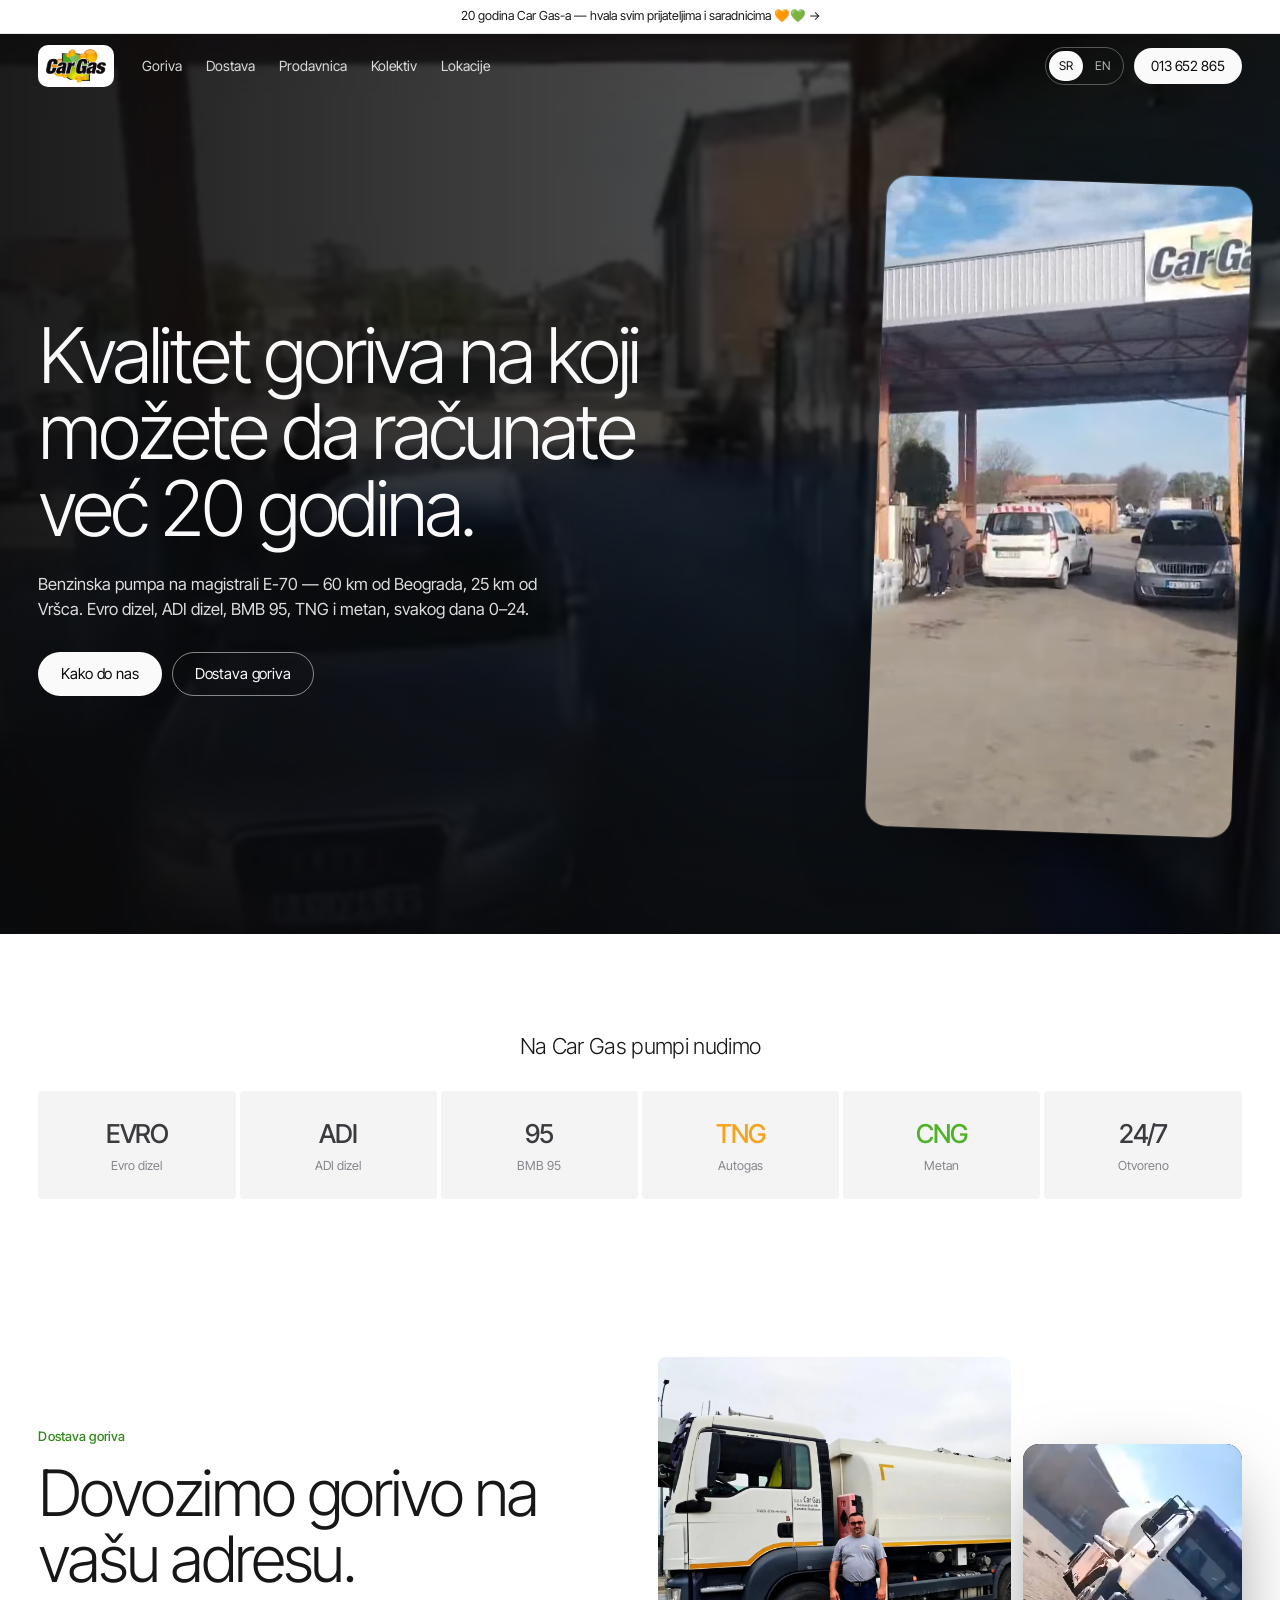
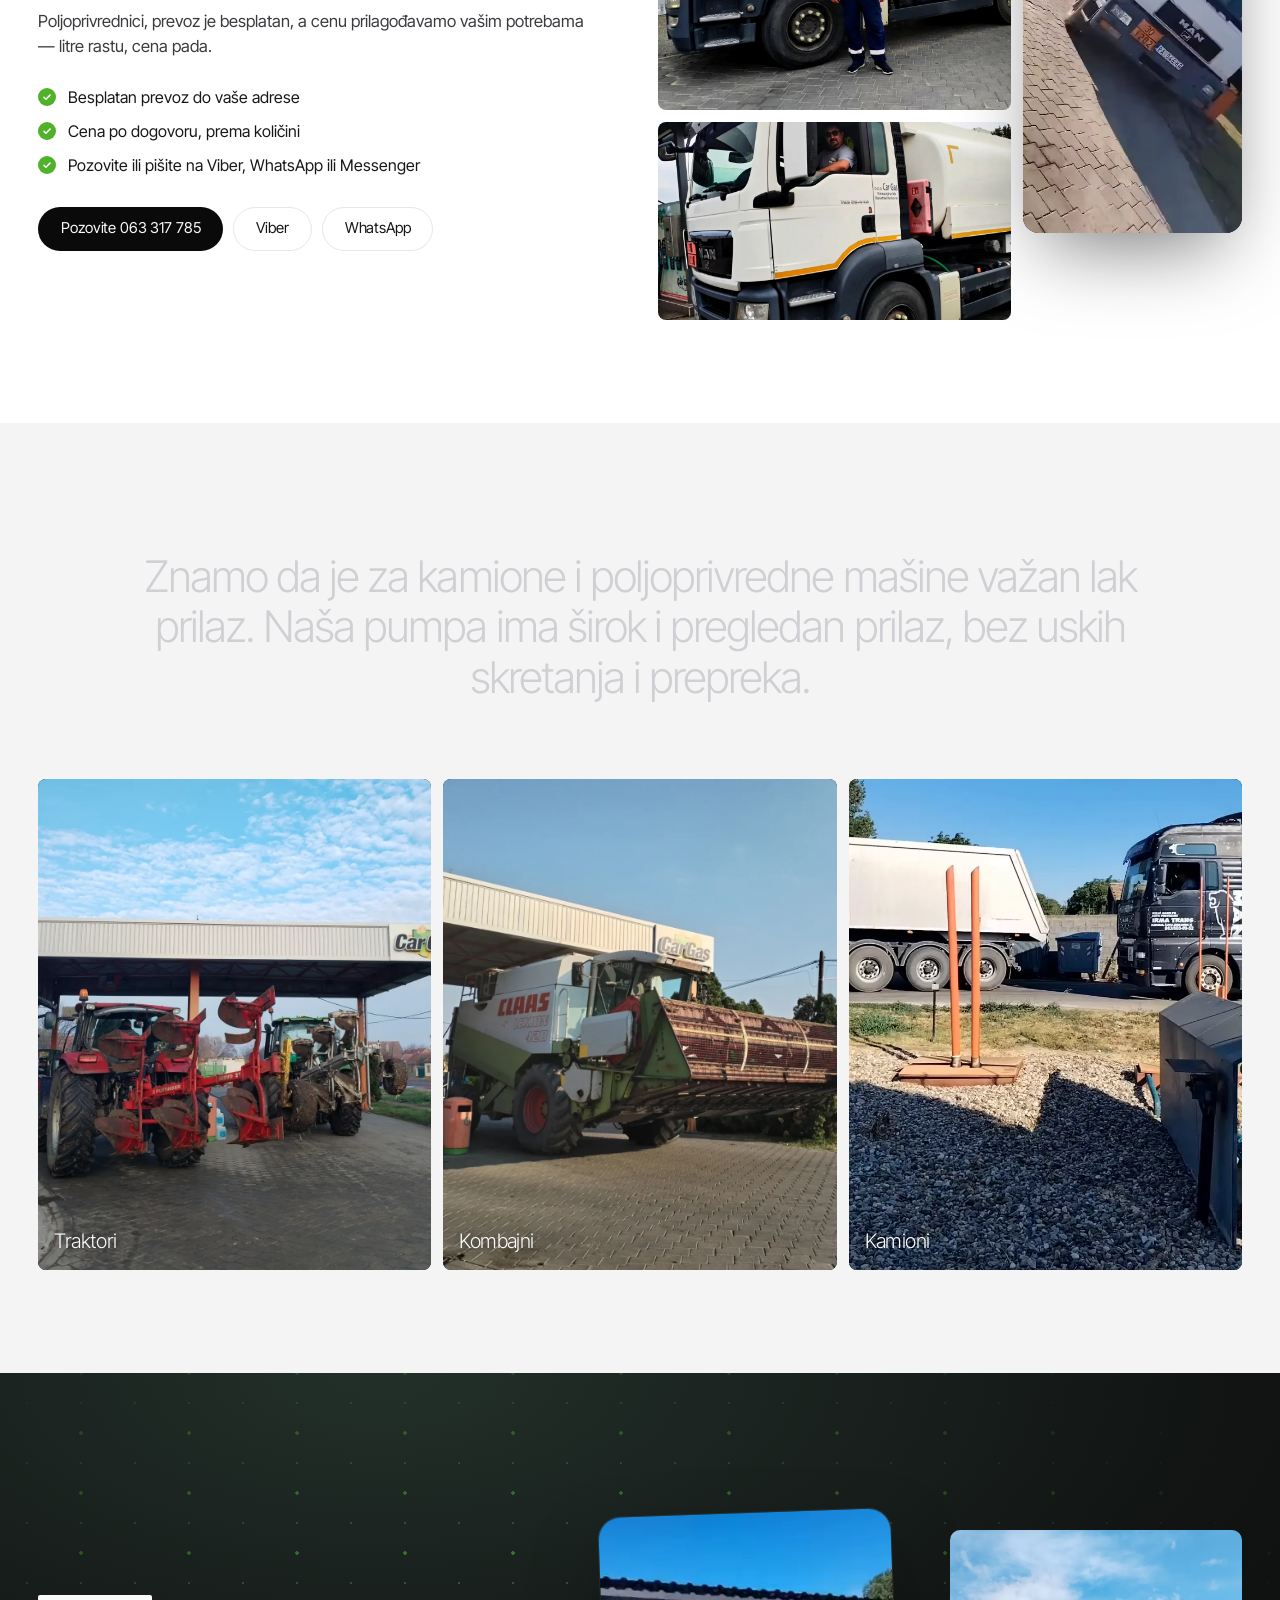
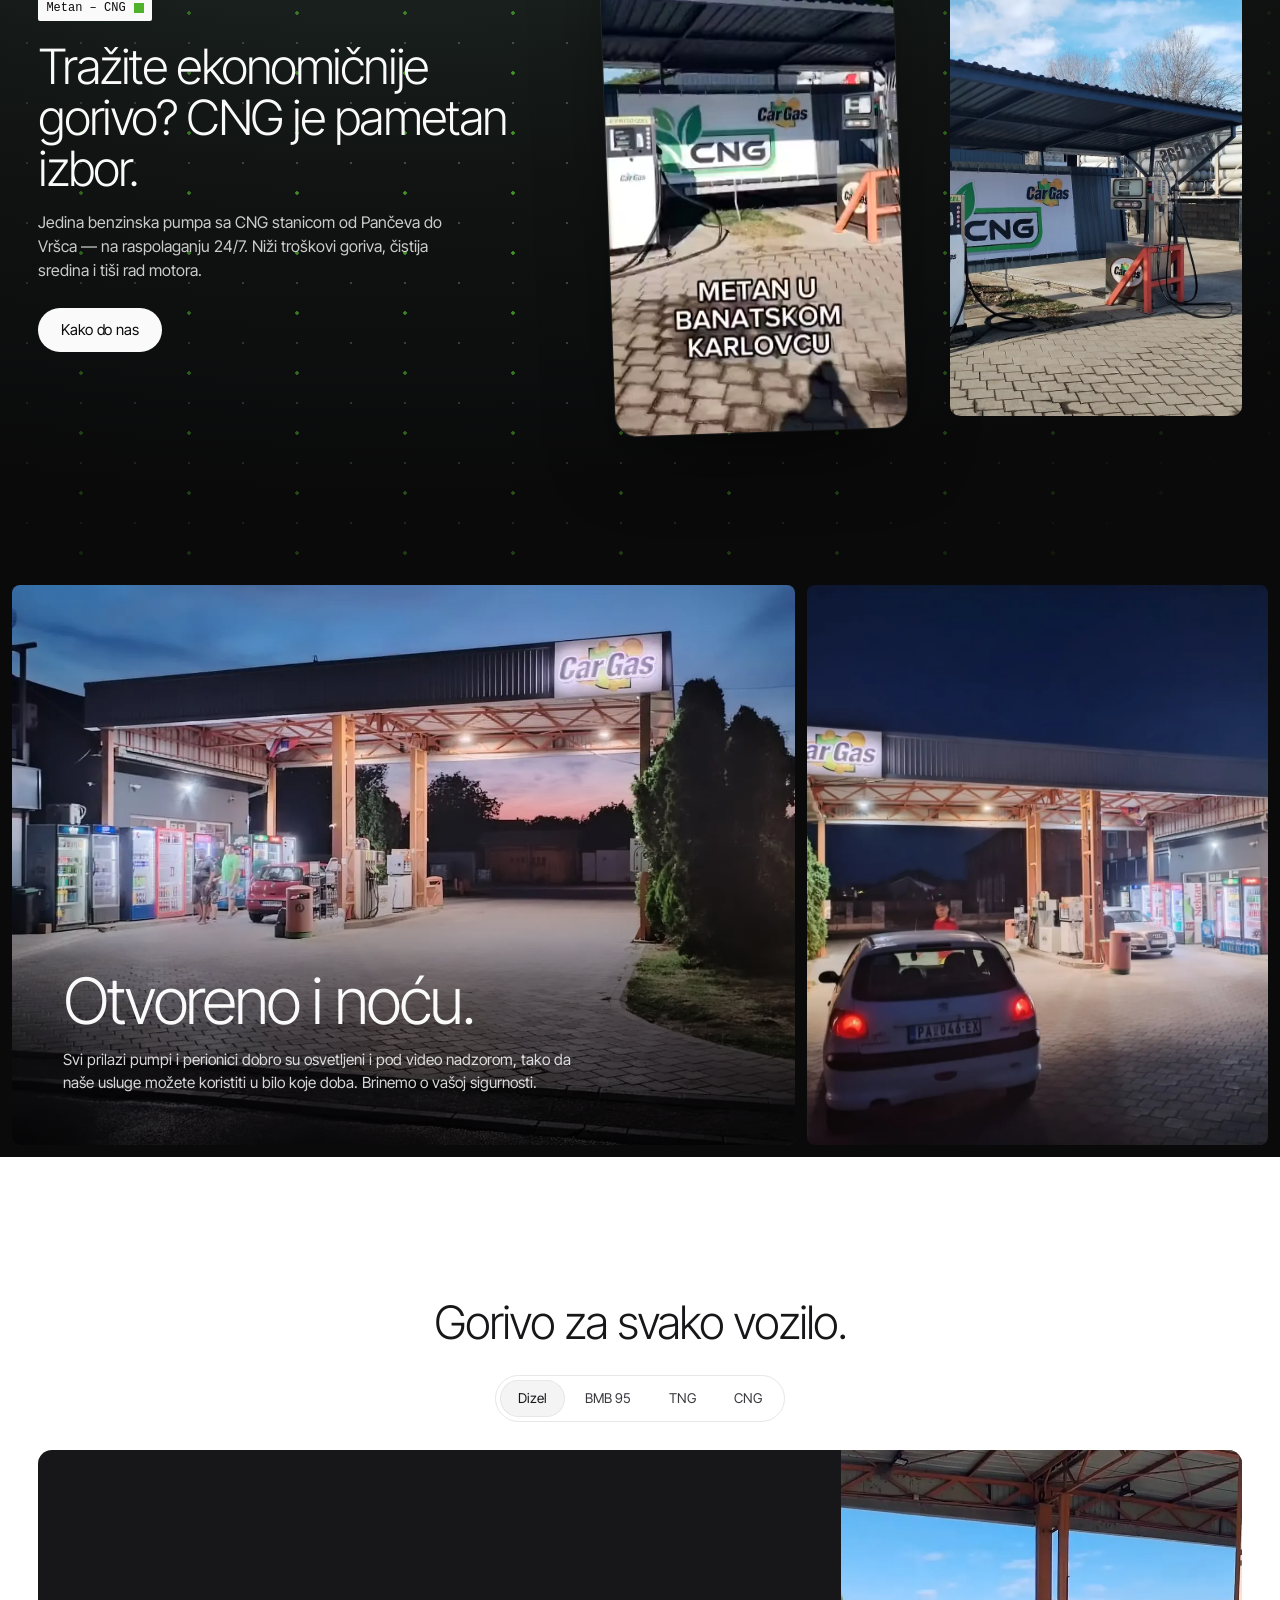
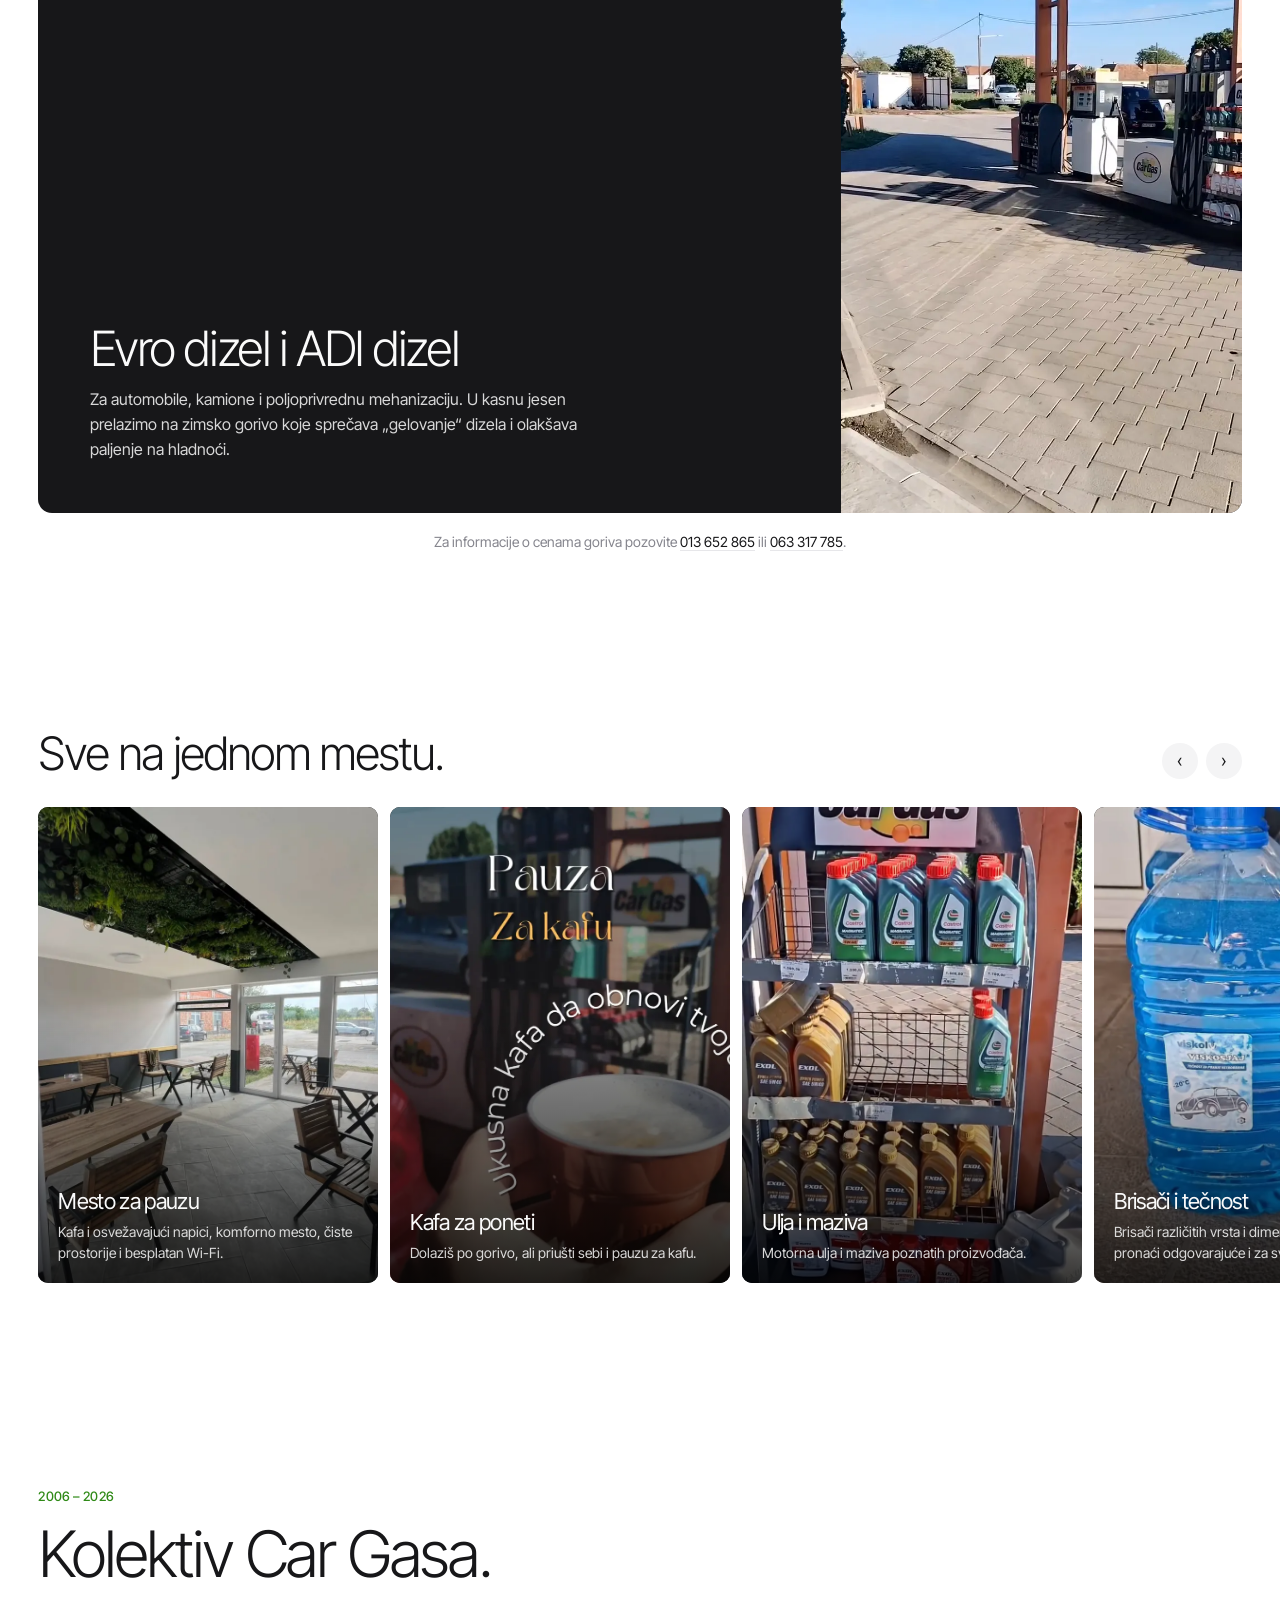
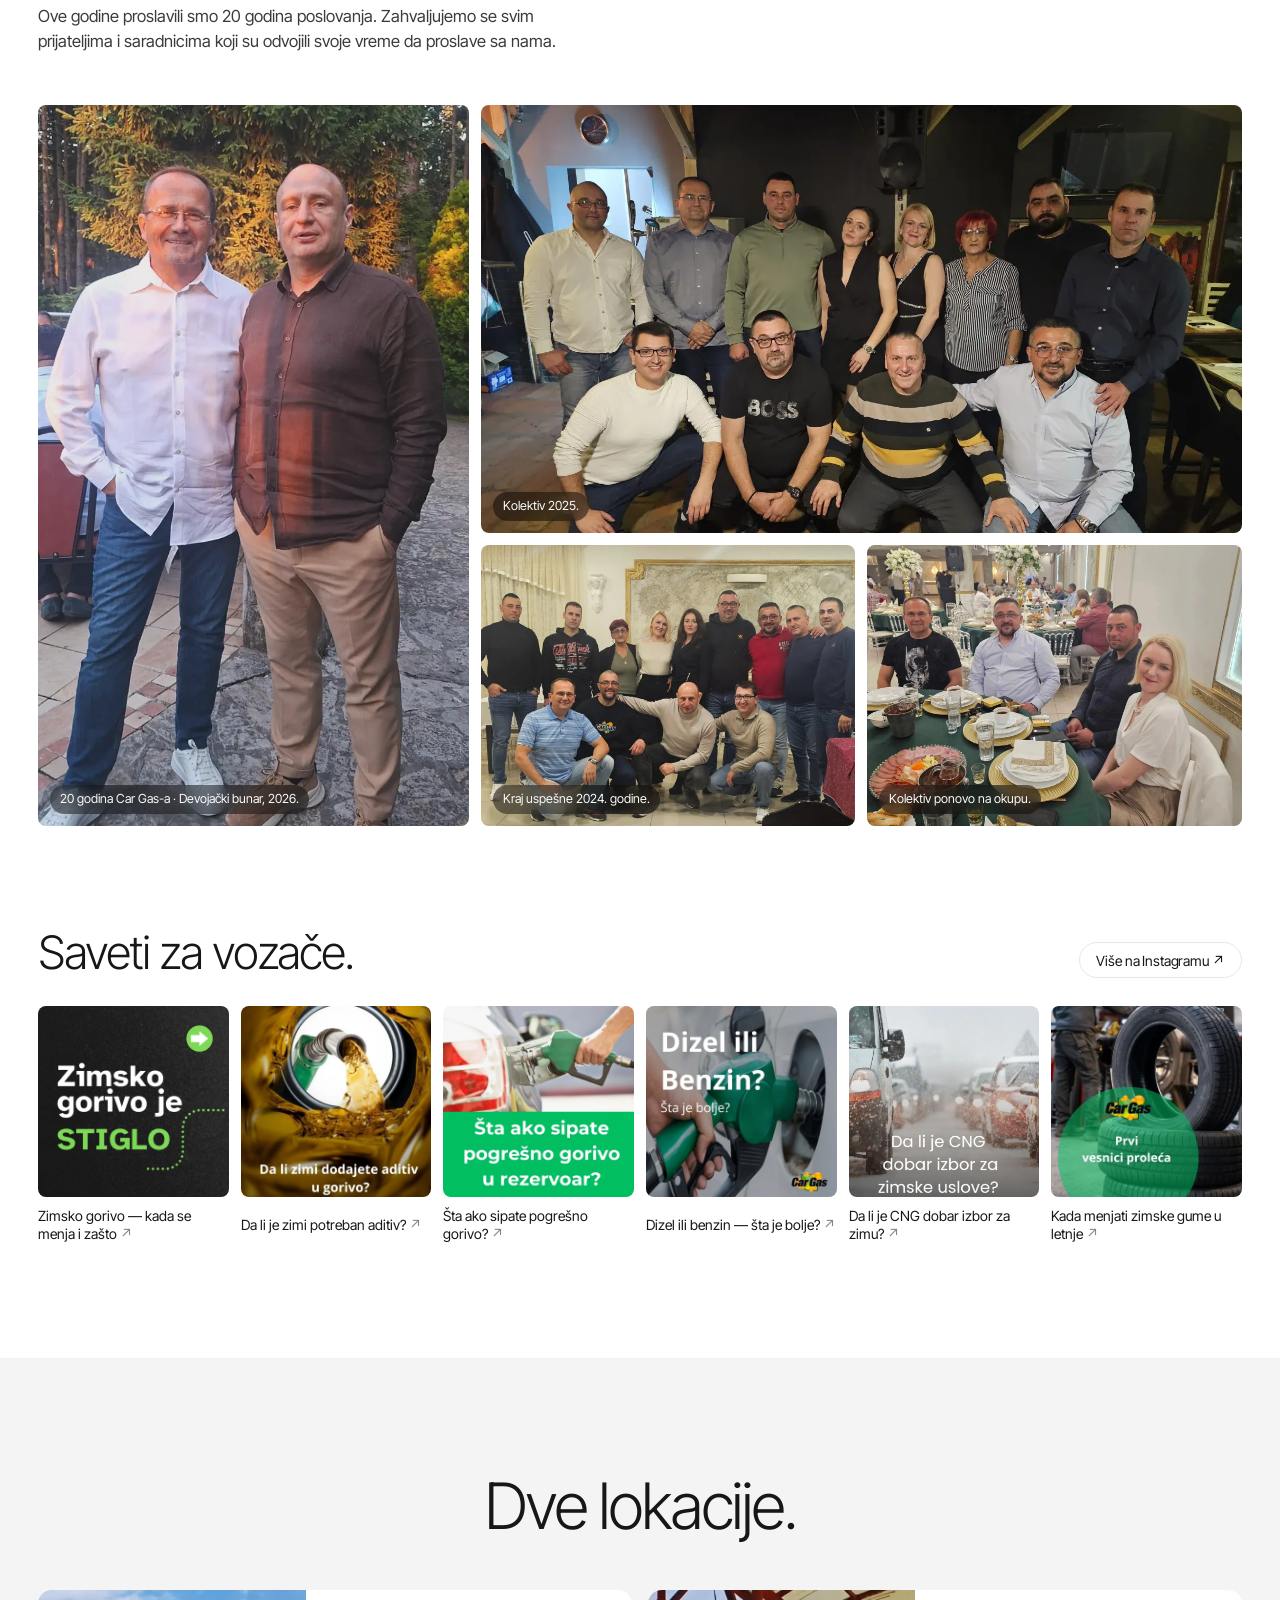
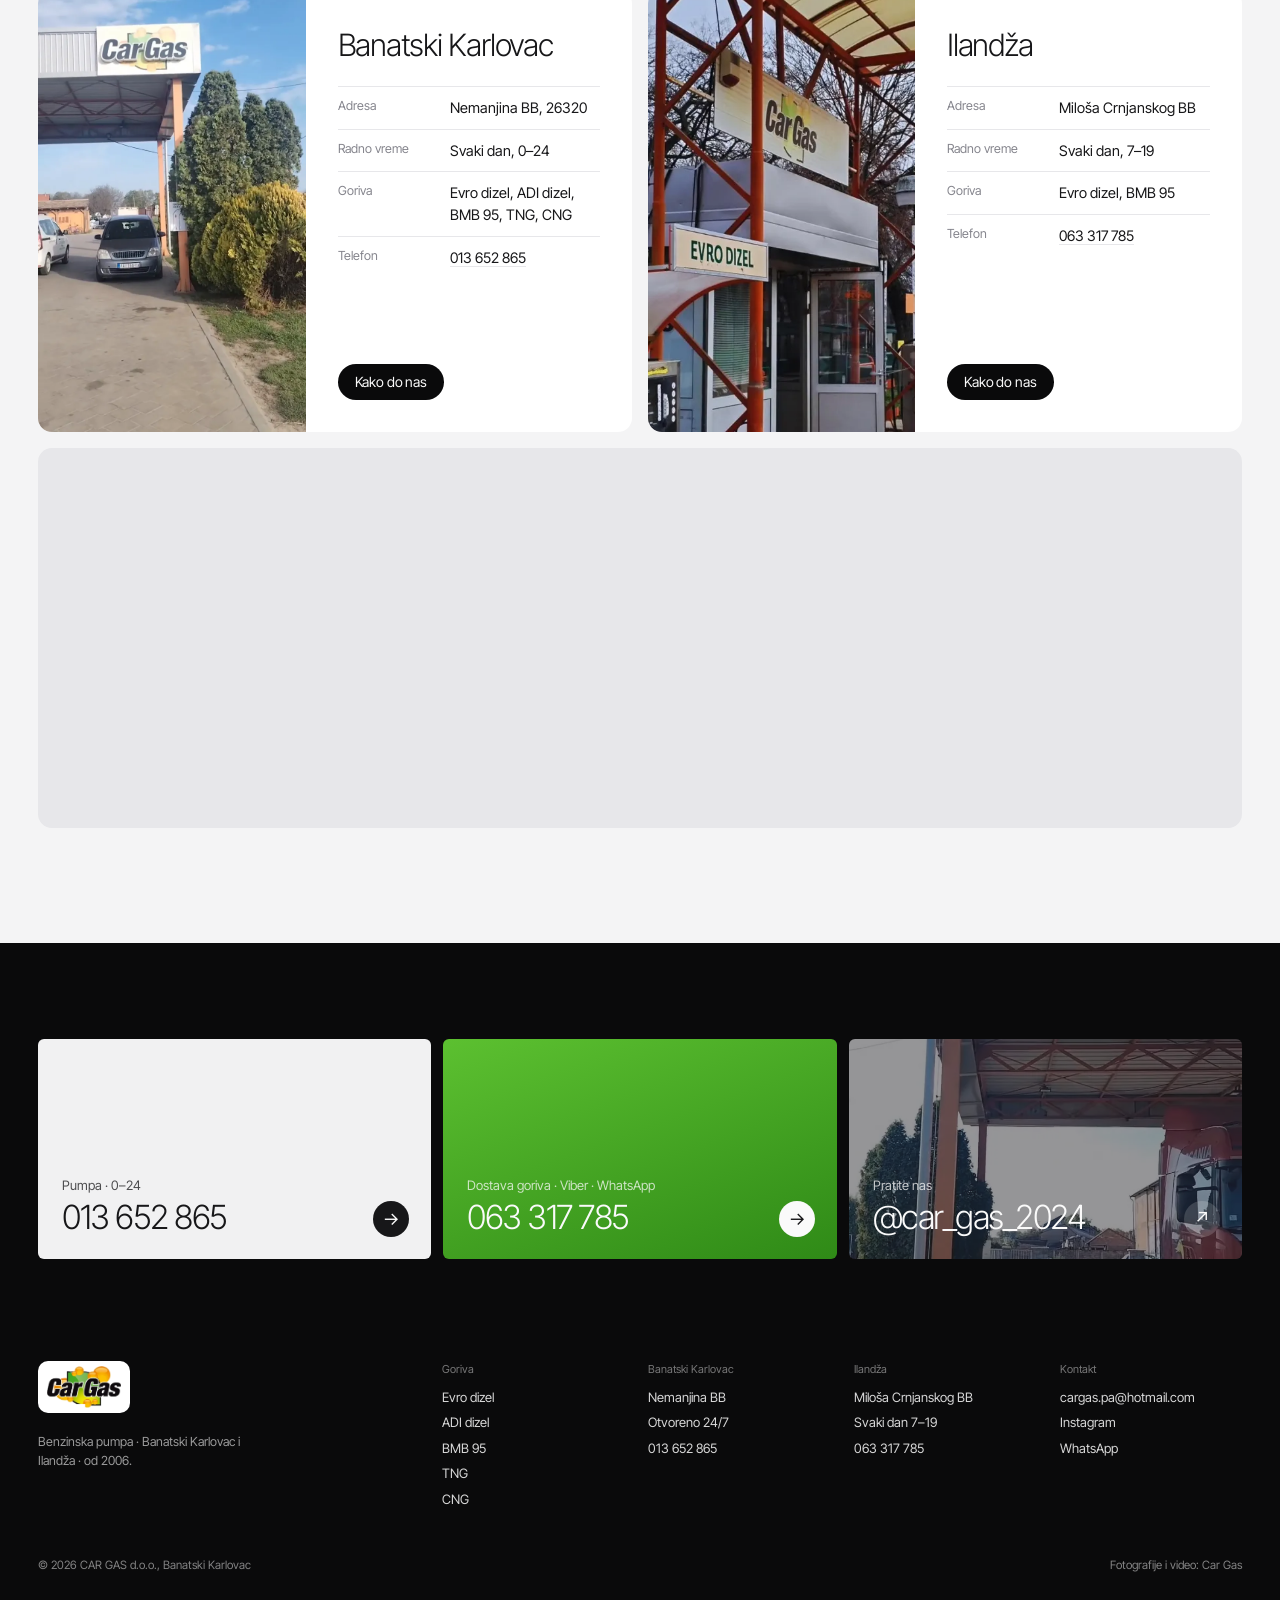
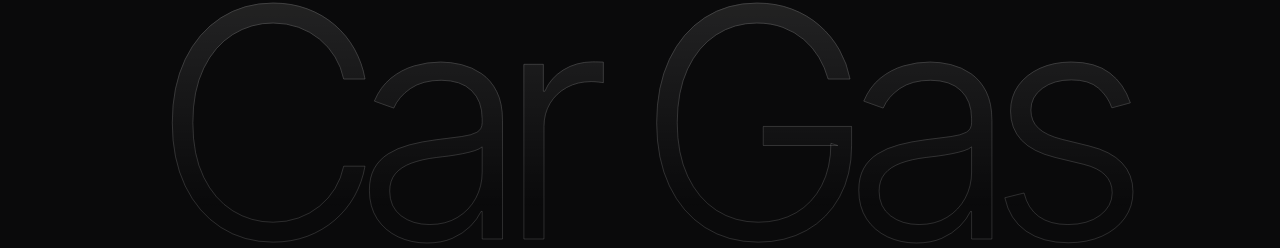
==== commit 0f28f839: "Remove the status pill from the hero The opening hours and address are already shown elsewhere on th" ====
--- a/index.html
+++ b/index.html
@@ -93,7 +93,6 @@
       </video>
       <div class="hero__inner">
         <div class="hero__text">
-          <p class="status"><span class="status__dot"></span><span data-i18n="hero.status">Otvoreno 24/7 · Nemanjina BB, Banatski Karlovac</span></p>
           <h1 class="hero__title" data-i18n-html="hero.title">Kvalitet goriva na koji možete da računate već&nbsp;20&nbsp;godina.</h1>
           <p class="hero__lead" data-i18n="hero.lead">Benzinska pumpa na magistrali E-70 — 60 km od Beograda, 25 km od Vršca. Evro dizel, ADI dizel, BMB 95, TNG i metan, svakog dana 0–24.</p>
           <div class="hero__ctas">
--- a/assets/css/style.css
+++ b/assets/css/style.css
@@ -99,10 +99,7 @@
 .hero__bg { position: absolute; inset: 0; z-index: -2; width: 100%; height: 100%; object-fit: cover; filter: blur(1.5px) saturate(1.1) brightness(.6); transform: scale(1.04); }
 .hero::after { content: ""; position: absolute; inset: 0; z-index: -1; background: linear-gradient(90deg, rgba(10,10,11,.88) 0%, rgba(10,10,11,.55) 55%, rgba(10,10,11,.3) 100%), linear-gradient(0deg, rgba(10,10,11,.6), rgba(10,10,11,0) 40%); }
 .hero__inner { width: 100%; max-width: 1320px; margin: 0 auto; padding: 110px var(--gutter) 64px; display: grid; grid-template-columns: 1.35fr minmax(260px, .65fr); gap: clamp(32px, 6vw, 96px); align-items: center; }
-.status { display: inline-flex; align-items: center; gap: 10px; font-size: 13px; padding: 7px 14px 7px 12px; border-radius: 999px; background: rgba(255,255,255,.1); border: 1px solid rgba(255,255,255,.18); -webkit-backdrop-filter: blur(10px); backdrop-filter: blur(10px); }
-.status__dot { width: 8px; height: 8px; border-radius: 50%; background: var(--green); animation: ping 2.2s infinite; }
-@keyframes ping { 0% { box-shadow: 0 0 0 0 rgba(79,178,42,.6); } 80%, 100% { box-shadow: 0 0 0 10px rgba(79,178,42,0); } }
-.hero__title { margin-top: 26px; font-weight: 300; font-size: clamp(42px, 6vw, 92px); line-height: 1; letter-spacing: -0.055em; }
+.hero__title { font-weight: 300; font-size: clamp(42px, 6vw, 92px); line-height: 1; letter-spacing: -0.055em; }
 .hero__lead { margin-top: 24px; max-width: 520px; font-size: clamp(16px, 1.3vw, 18px); opacity: .88; }
 .hero__ctas { display: flex; flex-wrap: wrap; gap: 10px; margin-top: 30px; }
 .hero__phone { width: 100%; max-width: 380px; justify-self: end; transform: rotate(2deg); }
